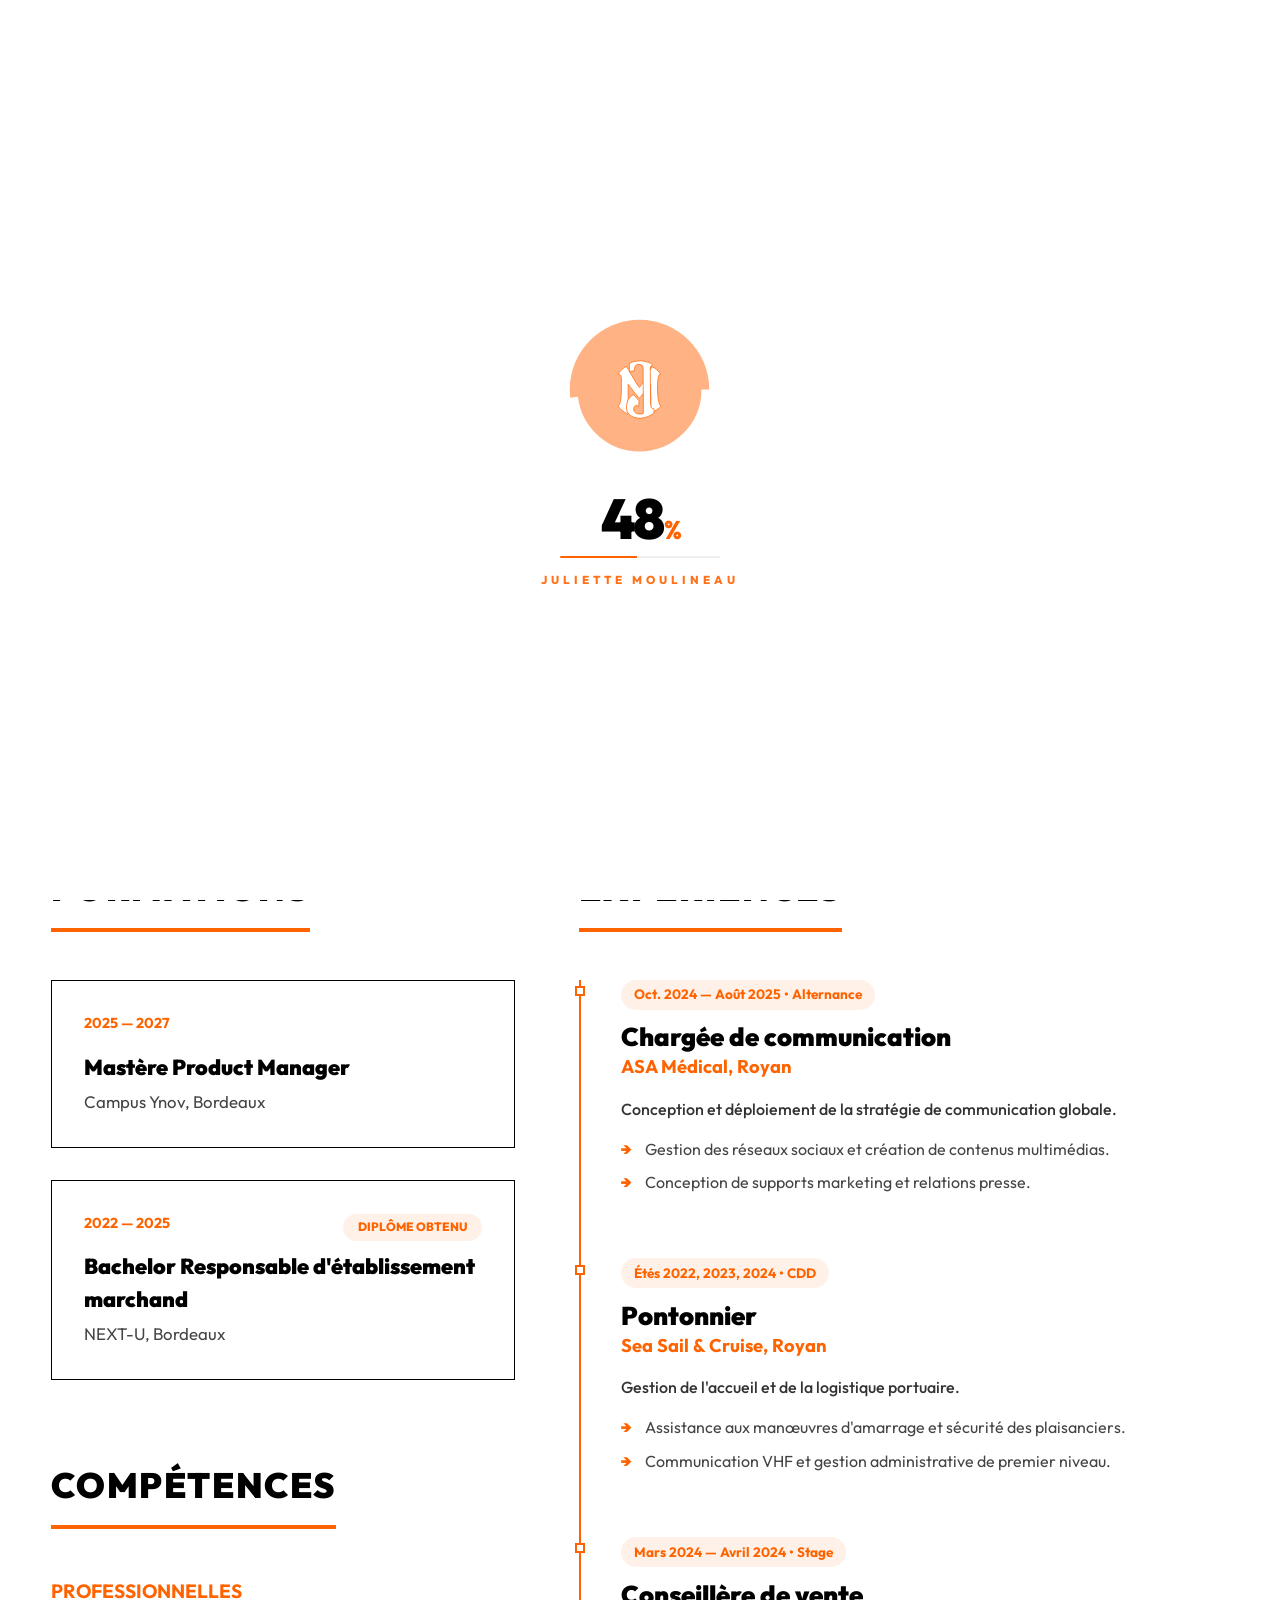
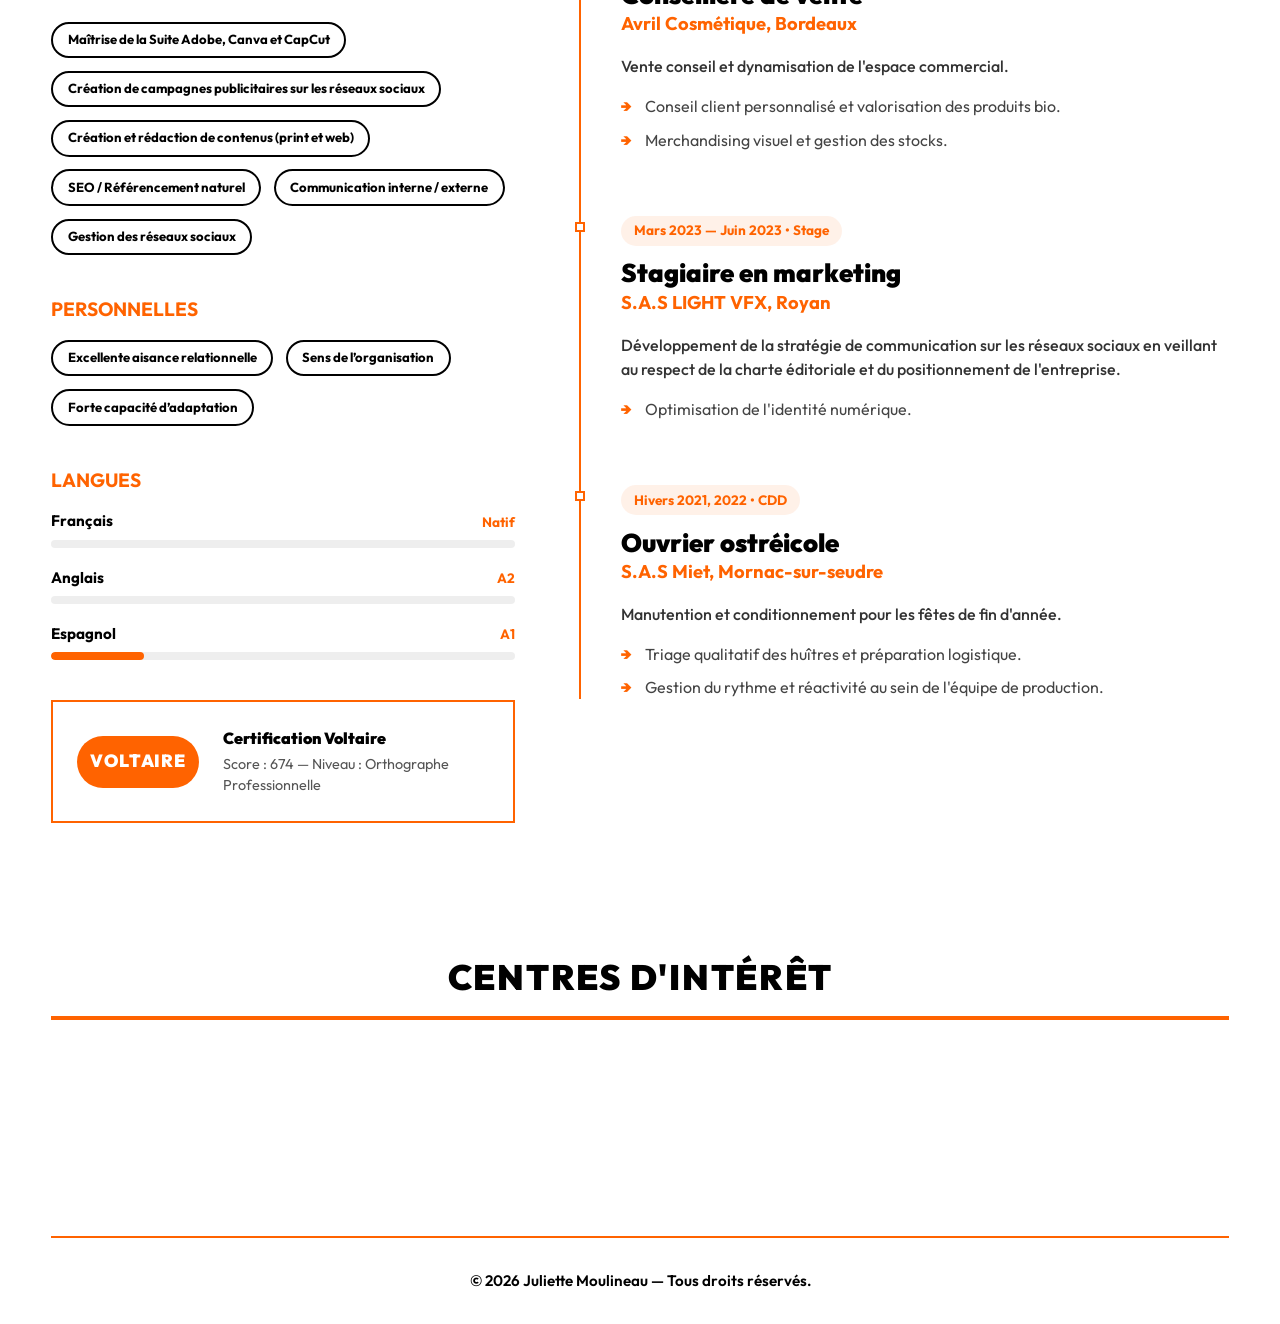
==== index.html @ de9de62f "update: auto-commit from validation" ====
<!DOCTYPE html>
<html lang="fr">
<head>
    <meta charset="UTF-8">
    <meta name="viewport" content="width=device-width, initial-scale=1.0">
    <title>Juliette Moulineau — Portfolio</title>
    <link rel="icon" type="image/svg+xml" href="logo.svg">
    <link rel="stylesheet" href="index.css">
</head>
<body>
    <script>
        document.documentElement.classList.add('js-enabled');
        document.body.classList.add('loading');
        if (localStorage.getItem('theme') === 'dark') {
            document.body.classList.add('dark-theme');
        }
    </script>

    <!-- Creative Lottie Preloader -->
    <div id="preloader" aria-hidden="false">
        <div class="preloader-shutter preloader-shutter-left"></div>
        <div class="preloader-shutter preloader-shutter-right"></div>
        <div class="preloader-inner">
            <!-- Center Logo -->
            <div class="preloader-logo-wrapper">
                <div id="preloader-lottie"><svg fill="none" height="100%" width="100%" viewBox="0 0 100 100" xmlns:xlink="http://www.w3.org/1999/xlink" xmlns="http://www.w3.org/2000/svg"><g transform="matrix(1,0,0,1,0,0)" id="i0"><g stroke-dasharray="100 0" pathLength="100" opacity="0"><animate repeatCount="1" attributeName="opacity" dur="3s" begin="0s" fill="freeze" values="0; 1" keyTimes="0; 1" keySplines="0 0 1 1" calcMode="spline" /><g id="i1" transform="translate(50,50) translate(-50,-50)"><path fill="#ff6300" d="M95,50C95,74.85,74.85,95,50,95C25.15,95,5,74.85,5,50C5,25.15,25.15,5,50,5C74.85,5,95,25.15,95,50C95,50,95,50,95,50Z" /></g><animate repeatCount="1" fill="freeze" begin="0s" dur="3s" calcMode="spline" keySplines="0 0 1 1; 0 0 1 1; 0 0 1 1; 0 0 1 1; 0 0 1 1; 0 0 1 1; 0 0 1 1; 0 0 1 1; 0 0 1 1" keyTimes="0; 0.25; 0.3; 0.5; 0.616667; 0.75; 0.8; 0.9; 0.983333; 1" values="100 0; 100 0; 100 0; 100 0; 100 0; 100 0; 100 0; 100 0; 100 0; 100 0" attributeName="stroke-dasharray" /><animate repeatCount="1" fill="freeze" begin="0s" dur="3s" calcMode="spline" keySplines="0 0 1 1; 0 0 1 1; 0 0 1 1; 0 0 1 1; 0 0 1 1; 0 0 1 1; 0 0 1 1; 0 0 1 1; 0 0 1 1" keyTimes="0; 0.25; 0.3; 0.5; 0.616667; 0.75; 0.8; 0.9; 0.983333; 1" values="0; 0; 0; 0; 0; 0; 0; 0; 0; 0" attributeName="stroke-dashoffset" /></g><g stroke-dasharray="100 0" pathLength="100" id="i2" transform="matrix(1,0,0,1,0,0)"><path stroke-dasharray="0 100" pathLength="100" d="M95,50C95,74.85,74.85,95,50,95C25.15,95,5,74.85,5,50C5,25.15,25.15,5,50,5C74.85,5,95,25.15,95,50C95,50,95,50,95,50Z" stroke-width="10" stroke="#ffffff"><animate repeatCount="1" fill="freeze" begin="0s" dur="3s" calcMode="spline" keySplines="0 0 1 1" keyTimes="0; 1" values="0 100; 100 0" attributeName="stroke-dasharray" /><animate repeatCount="1" fill="freeze" begin="0s" dur="3s" calcMode="spline" keySplines="0 0 1 1" keyTimes="0; 1" values="0; 0" attributeName="stroke-dashoffset" /></path><animate repeatCount="1" fill="freeze" begin="0s" dur="3s" calcMode="spline" keySplines="0 0 1 1; 0 0 1 1; 0 0 1 1; 0 0 1 1; 0 0 1 1; 0 0 1 1; 0 0 1 1; 0 0 1 1; 0 0 1 1" keyTimes="0; 0.25; 0.3; 0.5; 0.616667; 0.75; 0.8; 0.9; 0.983333; 1" values="100 0; 100 0; 100 0; 100 0; 100 0; 100 0; 100 0; 100 0; 100 0; 100 0" attributeName="stroke-dasharray" /><animate repeatCount="1" fill="freeze" begin="0s" dur="3s" calcMode="spline" keySplines="0 0 1 1; 0 0 1 1; 0 0 1 1; 0 0 1 1; 0 0 1 1; 0 0 1 1; 0 0 1 1; 0 0 1 1; 0 0 1 1" keyTimes="0; 0.25; 0.3; 0.5; 0.616667; 0.75; 0.8; 0.9; 0.983333; 1" values="0; 0; 0; 0; 0; 0; 0; 0; 0; 0" attributeName="stroke-dashoffset" /></g><g stroke-dasharray="100 0" pathLength="100"><g transform="translate(49.859,50.467)"><g transform="scale(0,0)"><animateTransform repeatCount="1" type="scale" attributeName="transform" dur="3s" begin="0s" calcMode="spline" values="0 0; 0 0; 1 1" keyTimes="0; 0.05; 1" keySplines="0 0 1 1; 0 0 1 1" fill="freeze" /><g id="i3" transform="translate(-49.859,-50.467)"><path stroke-width="1" stroke="#ff6300" fill="#ffffff" d="M19.5,72.5C21,76.5,34.5,86.5,34,83.5C34,83.5,34,42,34,42C34,41,47,60,50,61.5C52.5,60,66,40.5,66,42C66,43.5,66.5,80.5,66.5,82C67.5,82.5,80.5,76,80.5,72.5C75,72.5,73.5,25.5,80,28C78.5,23.5,71.5,18.5,68,17C66.5,19.5,51,47,50,46.5C49,47,33.77,19.71,32,17C28.77,17,21,24,20,28C25.5,27.21,24.5,35.53,24.5,40C24.5,44.5,25,73.5,19.5,72.5C19.5,72.5,19.5,72.5,19.5,72.5Z" /></g></g></g><animate repeatCount="1" fill="freeze" begin="0s" dur="3s" calcMode="spline" keySplines="0 0 1 1; 0 0 1 1; 0 0 1 1; 0 0 1 1; 0 0 1 1; 0 0 1 1; 0 0 1 1; 0 0 1 1; 0 0 1 1" keyTimes="0; 0.25; 0.3; 0.5; 0.616667; 0.75; 0.8; 0.9; 0.983333; 1" values="100 0; 100 0; 100 0; 100 0; 100 0; 100 0; 100 0; 100 0; 100 0; 100 0" attributeName="stroke-dasharray" /><animate repeatCount="1" fill="freeze" begin="0s" dur="3s" calcMode="spline" keySplines="0 0 1 1; 0 0 1 1; 0 0 1 1; 0 0 1 1; 0 0 1 1; 0 0 1 1; 0 0 1 1; 0 0 1 1; 0 0 1 1" keyTimes="0; 0.25; 0.3; 0.5; 0.616667; 0.75; 0.8; 0.9; 0.983333; 1" values="0; 0; 0; 0; 0; 0; 0; 0; 0; 0" attributeName="stroke-dashoffset" /></g><g stroke-dasharray="100 0" pathLength="100"><g transform="translate(50.381,50.034)"><g transform="scale(0,0)"><animateTransform repeatCount="1" type="scale" attributeName="transform" dur="3s" begin="0s" calcMode="spline" values="0 0; 1 1" keyTimes="0; 1" keySplines="0 0 1 1" fill="freeze" /><g id="i4" transform="translate(-50.381,-50.034)"><path stroke-width="1" stroke="#ff6300" fill="#ffffff" d="M42.89,21.96C42.89,21.96,42.66,24.98,42.66,24.98C40.63,25.13,36.5,25.67,36.14,26.6C36.06,22.8,35.78,15.32,36.5,14.58C37.63,13.88,43.81,11.5,51.5,11.5C54.2,11.5,64.72,13.59,66.97,16.84C66.29,17.3,64.05,18.47,64.05,22.19C64.05,25.16,64.35,54.56,64.5,68.89C64.43,71.68,65.22,76.93,69,75.63C69,75.63,69,81.44,69,81.44C64.8,85,53.6,91.15,42.44,87.25C40.41,86.55,27.54,82.78,33.62,65.35C34.51,62.79,37.71,58.44,41.76,56.81C41.76,56.81,49.19,65.41,49.19,65.41C49.19,65.41,48.52,73.07,48.52,73.07C47.62,71.75,45.18,69.87,42.66,72.84C42.43,73.07,39.74,79.12,45.82,82.14C46.27,82.37,51.89,83.53,54.37,82.14C54.37,82.14,54.82,81.67,54.82,81.67C54.82,81.67,54.37,18.94,54.37,18.94C51.89,15.92,43.79,13.83,42.89,21.96C42.89,21.96,42.89,21.96,42.89,21.96Z" /></g></g></g><animate repeatCount="1" fill="freeze" begin="0s" dur="3s" calcMode="spline" keySplines="0 0 1 1; 0 0 1 1; 0 0 1 1; 0 0 1 1; 0 0 1 1; 0 0 1 1; 0 0 1 1; 0 0 1 1; 0 0 1 1" keyTimes="0; 0.25; 0.3; 0.5; 0.616667; 0.75; 0.8; 0.9; 0.983333; 1" values="100 0; 100 0; 100 0; 100 0; 100 0; 100 0; 100 0; 100 0; 100 0; 100 0" attributeName="stroke-dasharray" /><animate repeatCount="1" fill="freeze" begin="0s" dur="3s" calcMode="spline" keySplines="0 0 1 1; 0 0 1 1; 0 0 1 1; 0 0 1 1; 0 0 1 1; 0 0 1 1; 0 0 1 1; 0 0 1 1; 0 0 1 1" keyTimes="0; 0.25; 0.3; 0.5; 0.616667; 0.75; 0.8; 0.9; 0.983333; 1" values="0; 0; 0; 0; 0; 0; 0; 0; 0; 0" attributeName="stroke-dashoffset" /></g></g></svg>
                </div>
            </div>

            <div class="preloader-percentage-container">
                <span id="preloader-count">00</span><span class="preloader-percent">%</span>
            </div>
            <div class="preloader-bar-track">
                <div id="preloader-bar-fill"></div>
            </div>
            <div class="preloader-subtitle">JULIETTE MOULINEAU</div>
        </div>
    </div>

    <!-- Main Wrapper -->
    <div class="layout-wrapper">
        
        <!-- Header / Info Section -->
        <header class="main-header">
            <div class="header-logo">
                <div id="header-logo-lottie">
                    <svg fill="none" height="100%" width="100%" viewBox="0 0 100 100" xmlns:xlink="http://www.w3.org/1999/xlink" xmlns="http://www.w3.org/2000/svg"><g transform="matrix(1,0,0,1,0,0)" id="i0"><g stroke-dasharray="100 0" pathLength="100" opacity="0"><animate repeatCount="1" attributeName="opacity" dur="2s" begin="indefinite" fill="freeze" values="0; 1; 1" keyTimes="0; 0.5; 1" keySplines="0 0 1 1; 0 0 1 1" calcMode="spline" /><g id="i1" transform="translate(50,50) translate(-50,-50)"><path fill="#ff6300" d="M95,50C95,74.85,74.85,95,50,95C25.15,95,5,74.85,5,50C5,25.15,25.15,5,50,5C74.85,5,95,25.15,95,50C95,50,95,50,95,50Z" /></g><animate repeatCount="1" fill="freeze" begin="indefinite" dur="2s" calcMode="spline" keySplines="0 0 1 1; 0 0 1 1; 0 0 1 1; 0 0 1 1; 0 0 1 1; 0 0 1 1; 0 0 1 1; 0 0 1 1; 0 0 1 1" keyTimes="0; 0.25; 0.3; 0.5; 0.616667; 0.75; 0.8; 0.9; 0.983333; 1" values="100 0; 100 0; 100 0; 100 0; 100 0; 100 0; 100 0; 100 0; 100 0; 100 0" attributeName="stroke-dasharray" /><animate repeatCount="1" fill="freeze" begin="indefinite" dur="2s" calcMode="spline" keySplines="0 0 1 1; 0 0 1 1; 0 0 1 1; 0 0 1 1; 0 0 1 1; 0 0 1 1; 0 0 1 1; 0 0 1 1; 0 0 1 1" keyTimes="0; 0.25; 0.3; 0.5; 0.616667; 0.75; 0.8; 0.9; 0.983333; 1" values="0; 0; 0; 0; 0; 0; 0; 0; 0; 0" attributeName="stroke-dashoffset" /></g><g stroke-dasharray="100 0" pathLength="100" id="i2" transform="matrix(1,0,0,1,0,0)"><path stroke-dasharray="0 100" pathLength="100" d="M95,50C95,74.85,74.85,95,50,95C25.15,95,5,74.85,5,50C5,25.15,25.15,5,50,5C74.85,5,95,25.15,95,50C95,50,95,50,95,50Z" stroke-width="10" stroke="#ffffff"><animate repeatCount="1" fill="freeze" begin="indefinite" dur="2s" calcMode="spline" keySplines="0 0 1 1; 0 0 1 1" keyTimes="0; 0.5; 1" values="0 100; 100 0; 100 0" attributeName="stroke-dasharray" /><animate repeatCount="1" fill="freeze" begin="indefinite" dur="2s" calcMode="spline" keySplines="0 0 1 1; 0 0 1 1" keyTimes="0; 0.5; 1" values="0; 0; 0" attributeName="stroke-dashoffset" /></path><animate repeatCount="1" fill="freeze" begin="indefinite" dur="2s" calcMode="spline" keySplines="0 0 1 1; 0 0 1 1; 0 0 1 1; 0 0 1 1; 0 0 1 1; 0 0 1 1; 0 0 1 1; 0 0 1 1; 0 0 1 1" keyTimes="0; 0.25; 0.3; 0.5; 0.616667; 0.75; 0.8; 0.9; 0.983333; 1" values="100 0; 100 0; 100 0; 100 0; 100 0; 100 0; 100 0; 100 0; 100 0; 100 0" attributeName="stroke-dasharray" /><animate repeatCount="1" fill="freeze" begin="indefinite" dur="2s" calcMode="spline" keySplines="0 0 1 1; 0 0 1 1; 0 0 1 1; 0 0 1 1; 0 0 1 1; 0 0 1 1; 0 0 1 1; 0 0 1 1; 0 0 1 1" keyTimes="0; 0.25; 0.3; 0.5; 0.616667; 0.75; 0.8; 0.9; 0.983333; 1" values="0; 0; 0; 0; 0; 0; 0; 0; 0; 0" attributeName="stroke-dashoffset" /></g><g stroke-dasharray="100 0" pathLength="100"><g transform="translate(49.859,50.467)"><g transform="scale(0,0)"><animateTransform repeatCount="1" type="scale" attributeName="transform" dur="2s" begin="indefinite" calcMode="spline" values="0 0; 0 0; 1 1; 1 1" keyTimes="0; 0.05; 0.5; 1" keySplines="0 0 1 1; 0 0 1 1; 0 0 1 1" fill="freeze" /><g id="i3" transform="translate(-49.859,-50.467)"><path stroke-width="1" stroke="#ff6300" fill="#ffffff" d="M19.5,72.5C21,76.5,34.5,86.5,34,83.5C34,83.5,34,42,34,42C34,41,47,60,50,61.5C52.5,60,66,40.5,66,42C66,43.5,66.5,80.5,66.5,82C67.5,82.5,80.5,76,80.5,72.5C75,72.5,73.5,25.5,80,28C78.5,23.5,71.5,18.5,68,17C66.5,19.5,51,47,50,46.5C49,47,33.77,19.71,32,17C28.77,17,21,24,20,28C25.5,27.21,24.5,35.53,24.5,40C24.5,44.5,25,73.5,19.5,72.5C19.5,72.5,19.5,72.5,19.5,72.5Z" /></g></g></g><animate repeatCount="1" fill="freeze" begin="indefinite" dur="2s" calcMode="spline" keySplines="0 0 1 1; 0 0 1 1; 0 0 1 1; 0 0 1 1; 0 0 1 1; 0 0 1 1; 0 0 1 1; 0 0 1 1; 0 0 1 1" keyTimes="0; 0.25; 0.3; 0.5; 0.616667; 0.75; 0.8; 0.9; 0.983333; 1" values="100 0; 100 0; 100 0; 100 0; 100 0; 100 0; 100 0; 100 0; 100 0; 100 0" attributeName="stroke-dasharray" /><animate repeatCount="1" fill="freeze" begin="indefinite" dur="2s" calcMode="spline" keySplines="0 0 1 1; 0 0 1 1; 0 0 1 1; 0 0 1 1; 0 0 1 1; 0 0 1 1; 0 0 1 1; 0 0 1 1; 0 0 1 1" keyTimes="0; 0.25; 0.3; 0.5; 0.616667; 0.75; 0.8; 0.9; 0.983333; 1" values="0; 0; 0; 0; 0; 0; 0; 0; 0; 0" attributeName="stroke-dashoffset" /></g><g stroke-dasharray="100 0" pathLength="100"><g transform="translate(50.381,50.034)"><g transform="scale(0,0)"><animateTransform repeatCount="1" type="scale" attributeName="transform" dur="2s" begin="indefinite" calcMode="spline" values="0 0; 1 1; 1 1" keyTimes="0; 0.5; 1" keySplines="0 0 1 1; 0 0 1 1" fill="freeze" /><g id="i4" transform="translate(-50.381,-50.034)"><path stroke-width="1" stroke="#ff6300" fill="#ffffff" d="M42.89,21.96C42.89,21.96,42.66,24.98,42.66,24.98C40.63,25.13,36.5,25.67,36.14,26.6C36.06,22.8,35.78,15.32,36.5,14.58C37.63,13.88,43.81,11.5,51.5,11.5C54.2,11.5,64.72,13.59,66.97,16.84C66.29,17.3,64.05,18.47,64.05,22.19C64.05,25.16,64.35,54.56,64.5,68.89C64.43,71.68,65.22,76.93,69,75.63C69,75.63,69,81.44,69,81.44C64.8,85,53.6,91.15,42.44,87.25C40.41,86.55,27.54,82.78,33.62,65.35C34.51,62.79,37.71,58.44,41.76,56.81C41.76,56.81,49.19,65.41,49.19,65.41C49.19,65.41,48.52,73.07,48.52,73.07C47.62,71.75,45.18,69.87,42.66,72.84C42.43,73.07,39.74,79.12,45.82,82.14C46.27,82.37,51.89,83.53,54.37,82.14C54.37,82.14,54.82,81.67,54.82,81.67C54.82,81.67,54.37,18.94,54.37,18.94C51.89,15.92,43.79,13.83,42.89,21.96C42.89,21.96,42.89,21.96,42.89,21.96Z" /></g></g></g><animate repeatCount="1" fill="freeze" begin="indefinite" dur="2s" calcMode="spline" keySplines="0 0 1 1; 0 0 1 1; 0 0 1 1; 0 0 1 1; 0 0 1 1; 0 0 1 1; 0 0 1 1; 0 0 1 1; 0 0 1 1" keyTimes="0; 0.25; 0.3; 0.5; 0.616667; 0.75; 0.8; 0.9; 0.983333; 1" values="100 0; 100 0; 100 0; 100 0; 100 0; 100 0; 100 0; 100 0; 100 0; 100 0" attributeName="stroke-dasharray" /><animate repeatCount="1" fill="freeze" begin="indefinite" dur="2s" calcMode="spline" keySplines="0 0 1 1; 0 0 1 1; 0 0 1 1; 0 0 1 1; 0 0 1 1; 0 0 1 1; 0 0 1 1; 0 0 1 1; 0 0 1 1" keyTimes="0; 0.25; 0.3; 0.5; 0.616667; 0.75; 0.8; 0.9; 0.983333; 1" values="0; 0; 0; 0; 0; 0; 0; 0; 0; 0" attributeName="stroke-dashoffset" /></g></g></svg>
                </div>
            </div>
            <div class="header-contact-modern">
                <a href="tel:0683633006" class="contact-badge" title="Téléphone">
                    <svg width="15" height="15" viewBox="0 0 24 24" fill="none" stroke="currentColor" stroke-width="2.5" stroke-linecap="round" stroke-linejoin="round"><path d="M22 16.92v3a2 2 0 0 1-2.18 2 19.79 19.79 0 0 1-8.63-3.07 19.5 19.5 0 0 1-6-6 19.79 19.79 0 0 1-3.07-8.67A2 2 0 0 1 4.11 2h3a2 2 0 0 1 2 1.72 12.84 12.84 0 0 0 .7 2.81 2 2 0 0 1-.45 2.11L8.09 9.91a16 16 0 0 0 6 6l1.27-1.27a2 2 0 0 1 2.11-.45 12.84 12.84 0 0 0 2.81.7A2 2 0 0 1 22 16.92z"></path></svg>
                    <span>06 83 63 30 06</span>
                </a>
                <a href="mailto:juliette.moulineau@gmail.com" class="contact-badge" title="E-mail">
                    <svg width="15" height="15" viewBox="0 0 24 24" fill="none" stroke="currentColor" stroke-width="2.5" stroke-linecap="round" stroke-linejoin="round"><path d="M4 4h16c1.1 0 2 .9 2 2v12c0 1.1-.9 2-2 2H4c-1.1 0-2-.9-2-2V6c0-1.1.9-2 2-2z"></path><polyline points="22,6 12,13 2,6"></polyline></svg>
                    <span>juliette.moulineau@gmail.com</span>
                </a>
                <div class="contact-badge" title="Localisation">
                    <svg width="15" height="15" viewBox="0 0 24 24" fill="none" stroke="currentColor" stroke-width="2.5" stroke-linecap="round" stroke-linejoin="round"><path d="M21 10c0 7-9 13-9 13s-9-6-9-13a9 9 0 0 1 18 0z"></path><circle cx="12" cy="10" r="3"></circle></svg>
                    <span>Royan / Bordeaux</span>
                </div>
                <div class="contact-badge badge-permit" title="Permis B">
                    <svg width="15" height="15" viewBox="0 0 24 24" fill="none" stroke="currentColor" stroke-width="2.5" stroke-linecap="round" stroke-linejoin="round"><path d="M19 17h2c.6 0 1-.4 1-1v-3c0-.9-.7-1.7-1.5-1.9C18.7 10.6 16 10 16 10s-1.3-1.4-2.2-2.3c-.5-.4-1.1-.7-1.8-.7H5c-.6 0-1.1.4-1.4.9l-1.4 2.9A3.7 3.7 0 0 0 2 12v4c0 .6.4 1 1 1h2"/><circle cx="7" cy="17" r="2"/><path d="M9 17h6"/><circle cx="17" cy="17" r="2"/></svg>
                    <span>Permis B</span>
                </div>
            </div>

            <div class="header-actions">
                <a href="https://www.linkedin.com/in/juliette-moulineau/" target="_blank" rel="noopener noreferrer" class="linkedin-pill">
                    LinkedIn ↗
                </a>
                <button id="theme-toggle" class="theme-toggle-modern" aria-label="Basculer le thème" title="Changer le thème">
                    <svg class="toggle-icon sun-icon" width="14" height="14" viewBox="0 0 24 24" fill="none" stroke="currentColor" stroke-width="2" stroke-linecap="round" stroke-linejoin="round"><circle cx="12" cy="12" r="5"></circle><line x1="12" y1="1" x2="12" y2="3"></line><line x1="12" y1="21" x2="12" y2="23"></line><line x1="4.22" y1="4.22" x2="5.64" y2="5.64"></line><line x1="18.36" y1="18.36" x2="19.78" y2="19.78"></line><line x1="1" y1="12" x2="3" y2="12"></line><line x1="21" y1="12" x2="23" y2="12"></line><line x1="4.22" y1="19.78" x2="5.64" y2="18.36"></line><line x1="18.36" y1="5.64" x2="19.78" y2="4.22"></line></svg>
                    <svg class="toggle-icon moon-icon" width="14" height="14" viewBox="0 0 24 24" fill="none" stroke="currentColor" stroke-width="2" stroke-linecap="round" stroke-linejoin="round"><path d="M21 12.79A9 9 0 1 1 11.21 3 7 7 0 0 0 21 12.79z"></path></svg>
                    <div class="toggle-thumb"></div>
                </button>
            </div>
        </header>

        <!-- Hero Section -->
        <section class="hero-section">
            <div class="hero-content-wrapper">
                <div class="hero-text-container">
                    <h1 class="hero-title">
                        <span class="firstname">JULIETTE</span>
                        <span class="lastname">MOULINEAU</span>
                    </h1>
                    <p class="hero-subtitle">
                        <span>Marketing Digital</span>
                        <span class="subtitle-separator">◆</span>
                        <span>Product</span>
                        <span class="subtitle-separator">◆</span>
                        <span>Gestion de projet</span>
                    </p>
                </div>
                <div class="hero-bio">
                    <p>Je suis quelqu’un de très sociable, qui s’adapte vite et qui aime relever des défis. Mon objectif est d'apprendre sur le terrain tout en contribuant activement à vos projets.</p>
                </div>
            </div>
            <div class="hero-actions">
                <a href="mailto:juliette.moulineau@gmail.com" class="cta-button">
                    <span>CONTACTEZ-MOI</span>
                    <svg width="24" height="24" viewBox="0 0 24 24" fill="none" xmlns="http://www.w3.org/2000/svg">
                        <path d="M5 12H19M19 12L12 5M19 12L12 19" stroke="currentColor" stroke-width="2.5" stroke-linecap="round" stroke-linejoin="round"/>
                    </svg>
                </a>
            </div>
        </section>

        <!-- Main Content Grid -->
        <main class="main-grid">
            
            <!-- Left Panel: Formations & Compétences -->
            <div class="side-panel">
                <!-- Formations -->
                <section class="content-section" id="formations">
                    <h2 class="section-title">FORMATIONS</h2>
                    <div class="formations-grid">
                        <div class="formation-card">
                            <div class="formation-header">
                                <span class="formation-years">2025 — 2027</span>
                            </div>
                            <h3 class="formation-title">Mastère Product Manager</h3>
                            <p class="formation-institution">Campus Ynov, Bordeaux</p>
                        </div>
                        <div class="formation-card">
                            <div class="formation-header">
                                <span class="formation-years">2022 — 2025</span>
                                <span class="formation-badge-inline">Diplôme obtenu</span>
                            </div>
                            <h3 class="formation-title">Bachelor Responsable d'établissement marchand</h3>
                            <p class="formation-institution">NEXT-U, Bordeaux</p>
                        </div>
                    </div>
                </section>

                <!-- Compétences & Certifications -->
                <section class="content-section" id="competences">
                    <h2 class="section-title">COMPÉTENCES</h2>
                    
                    <div class="skills-wrapper">
                        <div class="skills-block">
                            <h3 class="skills-sub-title">Professionnelles</h3>
                            <ul class="skills-tag-list">
                                <li>Maîtrise de la Suite Adobe, Canva et CapCut</li>
                                <li>Création de campagnes publicitaires sur les réseaux sociaux</li>
                                <li>Création et rédaction de contenus (print et web)</li>
                                <li>SEO / Référencement naturel</li>
                                <li>Communication interne / externe</li>
                                <li>Gestion des réseaux sociaux</li>
                            </ul>
                        </div>

                        <div class="skills-block">
                            <h3 class="skills-sub-title">Personnelles</h3>
                            <ul class="skills-tag-list">
                                <li>Excellente aisance relationnelle</li>
                                <li>Sens de l’organisation</li>
                                <li>Forte capacité d’adaptation</li>
                            </ul>
                        </div>

                        <div class="skills-block">
                            <h3 class="skills-sub-title">Langues</h3>
                            <div class="languages-flex" id="langues-section">
                                <div class="lang-bar-item">
                                    <div class="lang-bar-label">
                                        <span class="lang-bar-name">Français</span>
                                        <span class="lang-bar-level">Natif</span>
                                    </div>
                                    <div class="lang-bar-track">
                                        <div class="lang-bar-fill" data-level="100"></div>
                                    </div>
                                </div>
                                <div class="lang-bar-item">
                                    <div class="lang-bar-label">
                                        <span class="lang-bar-name">Anglais</span>
                                        <span class="lang-bar-level">A2</span>
                                    </div>
                                    <div class="lang-bar-track">
                                        <div class="lang-bar-fill" data-level="40"></div>
                                    </div>
                                </div>
                                <div class="lang-bar-item">
                                    <div class="lang-bar-label">
                                        <span class="lang-bar-name">Espagnol</span>
                                        <span class="lang-bar-level">A1</span>
                                    </div>
                                    <div class="lang-bar-track">
                                        <div class="lang-bar-fill" data-level="20"></div>
                                    </div>
                                </div>
                            </div>
                        </div>

                        <div class="certification-voltaire-card">
                            <div class="voltaire-badge">Voltaire</div>
                            <div class="voltaire-details">
                                <h4>Certification Voltaire</h4>
                                <p>Score : 674 — Niveau : Orthographe Professionnelle</p>
                            </div>
                        </div>
                    </div>
                </section>
            </div>

            <!-- Right Panel: Expériences -->
            <div class="primary-panel">
                <section class="content-section" id="experiences">
                    <h2 class="section-title">EXPÉRIENCES</h2>
                    
                    <div class="timeline-container">
                        <!-- Exp 1 -->
                        <div class="timeline-item">
                            <div class="timeline-dot"></div>
                            <div class="timeline-content">
                                <span class="timeline-date">Oct. 2024 — Août 2025 • Alternance</span>
                                <h3 class="experience-role">Chargée de communication</h3>
                                <h4 class="experience-company">ASA Médical, Royan</h4>
                                <p class="experience-desc">Conception et déploiement de la stratégie de communication globale.</p>
                                <ul class="experience-details-list">
                                    <li>Gestion des réseaux sociaux et création de contenus multimédias.</li>
                                    <li>Conception de supports marketing et relations presse.</li>
                                </ul>
                            </div>
                        </div>

                        <!-- Exp 2 -->
                        <div class="timeline-item">
                            <div class="timeline-dot"></div>
                            <div class="timeline-content">
                                <span class="timeline-date">Étés 2022, 2023, 2024 • CDD</span>
                                <h3 class="experience-role">Pontonnier</h3>
                                <h4 class="experience-company">Sea Sail & Cruise, Royan</h4>
                                <p class="experience-desc">Gestion de l'accueil et de la logistique portuaire.</p>
                                <ul class="experience-details-list">
                                    <li>Assistance aux manœuvres d'amarrage et sécurité des plaisanciers.</li>
                                    <li>Communication VHF et gestion administrative de premier niveau.</li>
                                </ul>
                            </div>
                        </div>

                        <!-- Exp 3 -->
                        <div class="timeline-item">
                            <div class="timeline-dot"></div>
                            <div class="timeline-content">
                                <span class="timeline-date">Mars 2024 — Avril 2024 • Stage</span>
                                <h3 class="experience-role">Conseillère de vente</h3>
                                <h4 class="experience-company">Avril Cosmétique, Bordeaux</h4>
                                <p class="experience-desc">Vente conseil et dynamisation de l'espace commercial.</p>
                                <ul class="experience-details-list">
                                    <li>Conseil client personnalisé et valorisation des produits bio.</li>
                                    <li>Merchandising visuel et gestion des stocks.</li>
                                </ul>
                            </div>
                        </div>

                        <!-- Exp 4 -->
                        <div class="timeline-item">
                            <div class="timeline-dot"></div>
                            <div class="timeline-content">
                                <span class="timeline-date">Mars 2023 — Juin 2023 • Stage</span>
                                <h3 class="experience-role">Stagiaire en marketing</h3>
                                <h4 class="experience-company">S.A.S LIGHT VFX, Royan</h4>
                                <p class="experience-desc">Développement de la stratégie de communication sur les réseaux sociaux en veillant au respect de la charte éditoriale et du positionnement de l'entreprise.</p>
                                <ul class="experience-details-list">
                                    <li>Optimisation de l'identité numérique.</li>
                                </ul>
                            </div>
                        </div>

                        <!-- Exp 5 -->
                        <div class="timeline-item">
                            <div class="timeline-dot"></div>
                            <div class="timeline-content">
                                <span class="timeline-date">Hivers 2021, 2022 • CDD</span>
                                <h3 class="experience-role">Ouvrier ostréicole</h3>
                                <h4 class="experience-company">S.A.S Miet, Mornac-sur-seudre</h4>
                                <p class="experience-desc">Manutention et conditionnement pour les fêtes de fin d'année.</p>
                                <ul class="experience-details-list">
                                    <li>Triage qualitatif des huîtres et préparation logistique.</li>
                                    <li>Gestion du rythme et réactivité au sein de l'équipe de production.</li>
                                </ul>
                            </div>
                        </div>
                    </div>
                </section>
            </div>
        </main>

        <!-- Centres d'Intérêt Section (Footer Frieze) -->
        <section class="interests-section">
            <h2 class="section-title text-center">CENTRES D'INTÉRÊT</h2>
            <div class="interests-frieze">
                <span class="interest-block">NAUTISME</span>
                <span class="interest-block">MODE</span>
                <span class="interest-block">MUSIQUE</span>
            </div>
        </section>

        <!-- Footer -->
        <footer class="site-footer">
            <p>© 2026 Juliette Moulineau — Tous droits réservés.</p>
        </footer>
    </div>

    <!-- Back to Top Button -->
    <button id="back-to-top" class="back-to-top" aria-label="Retour en haut" title="Retour en haut">
        <svg width="24" height="24" viewBox="0 0 24 24" fill="none" stroke="currentColor" stroke-width="2.5" stroke-linecap="round" stroke-linejoin="round">
            <path d="M12 19V5M5 12l7-7 7 7"/>
        </svg>
    </button>

    <!-- Scroll animation triggers -->
    <script>
        // Disable automatic scroll restoration
        if ('scrollRestoration' in history) {
            history.scrollRestoration = 'manual';
        }

        document.addEventListener('DOMContentLoaded', () => {
            // Force scroll to top on load
            window.scrollTo(0, 0);
            
            // Theme Toggle Logic
            const themeToggleBtn = document.getElementById('theme-toggle');
            
            themeToggleBtn.addEventListener('click', (e) => {
                const rect = themeToggleBtn.getBoundingClientRect();
                const x = e.clientX || (rect.left + rect.width / 2);
                const y = e.clientY || (rect.top + rect.height / 2);
                
                document.documentElement.style.setProperty('--clip-x', `${x}px`);
                document.documentElement.style.setProperty('--clip-y', `${y}px`);
                
                const toggleTheme = () => {
                    document.body.classList.toggle('dark-theme');
                    const isDark = document.body.classList.contains('dark-theme');
                    localStorage.setItem('theme', isDark ? 'dark' : 'light');
                };

                if (document.startViewTransition) {
                    document.documentElement.classList.add('theme-transitioning');
                    const transition = document.startViewTransition(toggleTheme);
                    transition.finished.then(() => {
                        document.documentElement.classList.remove('theme-transitioning');
                    });
                } else {
                    toggleTheme();
                }
            });

            // Back to Top Button Logic
            const backToTopBtn = document.getElementById('back-to-top');
            if (backToTopBtn) {
                window.addEventListener('scroll', () => {
                    if (window.scrollY > 300) {
                        backToTopBtn.classList.add('visible');
                    } else {
                        backToTopBtn.classList.remove('visible');
                    }
                });

                backToTopBtn.addEventListener('click', () => {
                    window.scrollTo({
                        top: 0,
                        behavior: 'smooth'
                    });
                });
            }

            const items = document.querySelectorAll('.timeline-item, .formation-card, .interest-block');
            
            const observer = new IntersectionObserver((entries) => {
                entries.forEach(entry => {
                    if (entry.isIntersecting) {
                        entry.target.classList.add('visible');
                        entry.target.classList.remove('exit-top', 'exit-bottom');
                    } else {
                        entry.target.classList.remove('visible');
                        // Determine if element left via the top or bottom of viewport to apply corresponding exit offset
                        if (entry.boundingClientRect.top < 0) {
                            entry.target.classList.add('exit-top');
                            entry.target.classList.remove('exit-bottom');
                        } else {
                            entry.target.classList.add('exit-bottom');
                            entry.target.classList.remove('exit-top');
                        }
                    }
                });
            }, {
                threshold: 0.15
            });
            
            items.forEach(item => {
                observer.observe(item);
            });

            // Language progress bars — scroll-triggered animation (replays on every scroll)
            const languesSection = document.getElementById('langues-section');
            if (languesSection) {
                const langObserver = new IntersectionObserver((entries) => {
                    entries.forEach(entry => {
                        const bars = entry.target.querySelectorAll('.lang-bar-fill');
                        if (entry.isIntersecting) {
                            bars.forEach((bar, index) => {
                                const level = bar.getAttribute('data-level');
                                setTimeout(() => {
                                    bar.style.width = level + '%';
                                }, index * 200);
                            });
                        } else {
                            bars.forEach(bar => {
                                bar.style.width = '0%';
                            });
                        }
                    });
                }, {
                    threshold: 0.3
                });
                langObserver.observe(languesSection);
            }
        });
    </script>

    <!-- Header Logo Hover Animation Control (SMIL) -->
    <script>
        document.addEventListener('DOMContentLoaded', () => {
            const logoWrapper = document.querySelector('.header-logo');
            const logoSvg = document.querySelector('#header-logo-lottie svg');
            if (!logoWrapper || !logoSvg) return;

            // Collect all SMIL animation elements
            const animations = logoSvg.querySelectorAll('animate, animateTransform');

            // Show the logo in its final rendered state on load
            // Set opacity to 1 on the group that starts at opacity 0
            const opacityGroup = logoSvg.querySelector('g[opacity="0"]');
            if (opacityGroup) opacityGroup.setAttribute('opacity', '1');

            // Set scale transforms to 1,1 (final state) instead of 0,0
            logoSvg.querySelectorAll('g[transform="scale(0,0)"]').forEach(g => {
                g.setAttribute('transform', 'scale(1,1)');
            });

            // Set the white circle stroke to fully drawn
            const circlePath = logoSvg.querySelector('#i2 path[stroke="#ffffff"]');
            if (circlePath) circlePath.setAttribute('stroke-dasharray', '100 0');

            // On hover: reset to initial state and replay all animations
            logoWrapper.addEventListener('mouseenter', () => {
                // Reset to animation start state
                if (opacityGroup) opacityGroup.setAttribute('opacity', '0');
                logoSvg.querySelectorAll('g[transform="scale(1,1)"]').forEach(g => {
                    g.setAttribute('transform', 'scale(0,0)');
                });
                if (circlePath) circlePath.setAttribute('stroke-dasharray', '0 100');

                // Trigger all SMIL animations
                animations.forEach(anim => {
                    anim.beginElement();
                });
            });
        });
    </script>

    <!-- Preloader Initialization and Control -->
    <script>
        document.addEventListener('DOMContentLoaded', () => {
            const preloader = document.getElementById('preloader');
            const countEl = document.getElementById('preloader-count');
            const barFillEl = document.getElementById('preloader-bar-fill');
            const circleFillEl = document.getElementById('preloader-circle-fill');
            const logoSvg = document.querySelector('#preloader-lottie svg');
            
            if (!preloader || !countEl || !barFillEl) return;

            let progress = 0;
            let startTime = null;
            let pageLoaded = document.readyState === 'complete';

            if (!pageLoaded) {
                window.addEventListener('load', () => {
                    pageLoaded = true;
                });
            }

            if (logoSvg) {
                try {
                    // Reset SVG SMIL animations timeline to align with the loader start
                    logoSvg.setCurrentTime(0);
                } catch (e) {
                    console.error('Failed to reset SVG animations:', e);
                }
            }

            // Start progress immediately since the SVG is inlined in DOM
            startTime = performance.now();
            requestAnimationFrame(updateProgress);

            function updateProgress(timestamp) {
                const elapsed = timestamp - startTime;
                
                // Base progress over 3.0 seconds (3000ms)
                let timeProgress = Math.min(elapsed / 3000, 1.0);

                if (!pageLoaded) {
                    // Page still loading: limit progress to 95%
                    progress = Math.min(timeProgress, 0.95);
                } else {
                    // Page is loaded:
                    if (timeProgress < 1.0 && progress < 0.95) {
                        // If we are still within the first 3 seconds, follow the time progress
                        progress = timeProgress;
                    } else {
                        // If we held at 95% (or timeProgress reached 1.0 but progress is lagging),
                        // increment progress smoothly to 1.0
                        progress += 0.01; // Takes ~50 frames (~800ms) to go from 0.95 to 1.0
                    }
                }

                if (progress > 1.0) {
                    progress = 1.0;
                }

                const percent = Math.floor(progress * 100);
                countEl.textContent = percent.toString().padStart(2, '0');
                barFillEl.style.width = percent + '%';

                // Sync the SVG SMIL animations timeline directly to the loading progress
                if (logoSvg) {
                    try {
                        // The SVG preloader animations have a native duration of 3.0 seconds
                        logoSvg.setCurrentTime(progress * 3.0);
                    } catch (e) {
                        console.error('Failed to sync SVG animations:', e);
                    }
                }

                if (progress < 1.0) {
                    requestAnimationFrame(updateProgress);
                } else {
                    completePreloader();
                }
            }

            function completePreloader() {
                // Add class to trigger shutter slide & text fade out CSS animations
                preloader.classList.add('preloader-finished');
                preloader.setAttribute('aria-hidden', 'true');
                
                // Allow page scroll and reveal custom cursor
                document.body.classList.remove('loading');
                document.body.classList.add('loaded');

                // Cleanup preloader markup
                setTimeout(() => {
                    preloader.style.display = 'none';
                }, 1200); // Waits for the 800ms shutter transition + 300ms delay + buffer
            }
        });
    </script>

    <!-- Creative Custom Cursor Elements -->
    <div class="custom-pointer"></div>
    <canvas class="cursor-canvas"></canvas>

    <!-- Script for Custom Cursor Logic -->
    <script>
        document.addEventListener('DOMContentLoaded', () => {
            // Detect touch/mobile devices to avoid hiding native cursor and drawing custom cursors
            const isTouchDevice = 'ontouchstart' in window || 
                                  navigator.maxTouchPoints > 0 || 
                                  window.matchMedia('(pointer: coarse)').matches;
            
            if (isTouchDevice) {
                return;
            }

            const pointer = document.querySelector('.custom-pointer');
            const canvas = document.querySelector('.cursor-canvas');

            if (!pointer || !canvas) return;

            const ctx = canvas.getContext('2d');

            // Handle canvas scaling for screen DPI density
            let width = 0;
            let height = 0;
            const dpr = window.devicePixelRatio || 1;

            function resizeCanvas() {
                width = window.innerWidth;
                height = window.innerHeight;
                canvas.width = width * dpr;
                canvas.height = height * dpr;
                canvas.style.width = width + 'px';
                canvas.style.height = height + 'px';
                ctx.scale(dpr, dpr);
            }
            resizeCanvas();
            window.addEventListener('resize', resizeCanvas);

            // Particle store
            const particles = [];

            // Mouse and trail coordinates tracking
            let mouseX = 0;
            let mouseY = 0;
            let trailX = 0;
            let trailY = 0;
            let lastTrailX = 0;
            let lastTrailY = 0;
            let hasMoved = false;

            window.addEventListener('mousemove', (e) => {
                mouseX = e.clientX;
                mouseY = e.clientY;

                // Move round pointer instantly for 100% responsiveness (centered via CSS translate -50% -50%)
                pointer.style.translate = `${mouseX}px ${mouseY}px`;

                if (!hasMoved) {
                    hasMoved = true;
                    document.documentElement.classList.add('custom-cursor-active');
                    trailX = mouseX;
                    trailY = mouseY;
                    lastTrailX = mouseX;
                    lastTrailY = mouseY;
                }
            });

            // Shockwave particles explosion on mousedown (click)
            window.addEventListener('mousedown', () => {
                if (!hasMoved) return;

                // Instant pointer round collapse
                pointer.classList.add('cursor-clicked');

                // Determine secondary click color based on active light/dark theme
                const isDark = document.body.classList.contains('dark-theme');
                const secondaryColor = isDark ? '#FFFFFF' : '#000000'; // White on Dark mode, Black on Light mode

                // 1. Spawn Shockwave Ring
                particles.push({
                    x: mouseX,
                    y: mouseY,
                    radius: 4,
                    maxRadius: 55, // large expanding ring
                    color: '#FF4500',
                    opacity: 0.85,
                    life: 1.0,
                    duration: 350, // snappy 0.35s expansion
                    type: 'ring'
                });

                // 2. Spawn Soft Orange Glow Puff (Halo)
                particles.push({
                    x: mouseX,
                    y: mouseY,
                    vx: 0,
                    vy: 0,
                    radius: 8,
                    maxRadius: 28,
                    color: '#FF4500',
                    opacity: 0.45,
                    life: 1.0,
                    duration: 300,
                    type: 'halo_puff'
                });

                // 3. Spawn 30 Radial Spark Streaks
                const numParticles = 30;
                for (let i = 0; i < numParticles; i++) {
                    const angle = (i / numParticles) * Math.PI * 2 + (Math.random() - 0.5) * 0.15;
                    const speed = Math.random() * 7 + 4.5; // High speed dispersion

                    particles.push({
                        x: mouseX,
                        y: mouseY,
                        vx: Math.cos(angle) * speed,
                        vy: Math.sin(angle) * speed,
                        radius: Math.random() * 2.0 + 1.2,
                        color: Math.random() > 0.55 ? '#FF4500' : secondaryColor,
                        opacity: 1.0,
                        life: 1.0,
                        duration: 300 + Math.random() * 100, // 300-400ms duration for sparks to decelerate and die
                        type: 'streak'
                    });
                }
            });

            // Relâchement: resumes normal size smoothly via CSS transitions
            window.addEventListener('mouseup', () => {
                pointer.classList.remove('cursor-clicked');
            });

            // Viewport boundaries tracking
            document.addEventListener('mouseleave', () => {
                document.documentElement.classList.add('cursor-hidden');
            });

            document.addEventListener('mouseenter', () => {
                document.documentElement.classList.remove('cursor-hidden');
            });

            // Animation frame loop using delta time
            let lastTime = performance.now();

            function animateCursor(now) {
                const dt = now - lastTime;
                lastTime = now;

                ctx.clearRect(0, 0, width, height);

                // Additive blending for standard premium glow aesthetics
                ctx.globalCompositeOperation = 'screen';

                // LERP trail position and spawn particles continuously inside the loop
                if (hasMoved) {
                    trailX += (mouseX - trailX) * 0.15;
                    trailY += (mouseY - trailY) * 0.15;

                    const dist = Math.hypot(trailX - lastTrailX, trailY - lastTrailY);

                    if (dist > 0.1) {
                        // High density mapping proportional to catch-up velocity
                        const steps = Math.min(Math.floor(dist / 1.5), 15);
                        for (let i = 0; i < steps; i++) {
                            const ratio = i / steps;
                            const px = lastTrailX + (trailX - lastTrailX) * ratio;
                            const py = lastTrailY + (trailY - lastTrailY) * ratio;

                            // Spawn 2 particles per step for extra thick/dense trail appearance
                            for (let k = 0; k < 2; k++) {
                                const vx = (trailX - lastTrailX) * 0.05 + (Math.random() - 0.5) * 1.8;
                                const vy = (trailY - lastTrailY) * 0.05 + (Math.random() - 0.5) * 1.8;

                                particles.push({
                                    x: px + (Math.random() - 0.5) * 12,
                                    y: py + (Math.random() - 0.5) * 12,
                                    vx: vx,
                                    vy: vy,
                                    radius: Math.random() * 2.0 + 1.2, // slightly larger particles
                                    color: '#FF4500', // Vibrant Orange DA signature
                                    opacity: 0.9,
                                    life: 1.0,
                                    duration: 500, // Longer 500ms particle lifespan for long trail
                                    type: 'sparkle'
                                });
                            }
                        }
                    } else {
                        // Idle state: spawn subtle floating idle particles around the cursor
                        if (Math.random() > 0.85) {
                            particles.push({
                                x: mouseX + (Math.random() - 0.5) * 10,
                                y: mouseY + (Math.random() - 0.5) * 10,
                                vx: (Math.random() - 0.5) * 0.4,
                                vy: (Math.random() - 0.5) * 0.4,
                                radius: Math.random() * 1.2 + 0.6,
                                color: '#FF4500',
                                opacity: 0.7,
                                life: 1.0,
                                duration: 700 + Math.random() * 300, // slower fade
                                type: 'sparkle'
                            });
                        }
                    }

                    lastTrailX = trailX;
                    lastTrailY = trailY;
                }

                // Update and render particles
                for (let i = particles.length - 1; i >= 0; i--) {
                    const p = particles[i];

                    p.life -= dt / p.duration;

                    if (p.life <= 0) {
                        particles.splice(i, 1);
                        continue;
                    }

                    if (p.type === 'ring') {
                        // Shockwave ring expansion
                        ctx.beginPath();
                        const currentRadius = p.radius + (p.maxRadius - p.radius) * (1 - p.life);
                        ctx.arc(p.x, p.y, currentRadius, 0, Math.PI * 2);
                        ctx.strokeStyle = p.color;
                        ctx.lineWidth = 2.5 * p.life;
                        ctx.globalAlpha = p.life * p.opacity;
                        ctx.stroke();
                    } 
                    else if (p.type === 'halo_puff') {
                        ctx.beginPath();
                        const currentRadius = p.radius + (p.maxRadius - p.radius) * (1 - p.life);
                        ctx.arc(p.x, p.y, currentRadius, 0, Math.PI * 2);
                        ctx.fillStyle = p.color;
                        ctx.globalAlpha = p.life * p.opacity;
                        ctx.fill();
                    }
                    else if (p.type === 'streak') {
                        // Snappy sparks: line stretch matching velocity vector
                        p.vx *= 0.90;
                        p.vy *= 0.90;
                        p.x += p.vx;
                        p.y += p.vy;

                        const speed = Math.hypot(p.vx, p.vy);
                        ctx.beginPath();
                        ctx.moveTo(p.x, p.y);
                        
                        const length = Math.max(2, speed * 1.5) * p.life;
                        const angle = Math.atan2(p.vy, p.vx);
                        ctx.lineTo(p.x - Math.cos(angle) * length, p.y - Math.sin(angle) * length);
                        
                        ctx.strokeStyle = p.color;
                        ctx.lineWidth = p.radius * p.life;
                        ctx.globalAlpha = p.life * p.opacity;
                        ctx.stroke();
                    }
                    else {
                        // Physics update with drag friction for sparkles & halos
                        p.vx *= 0.95;
                        p.vy *= 0.95;
                        p.x += p.vx;
                        p.y += p.vy;

                        // Draw particle
                        ctx.beginPath();
                        if (p.type === 'halo') {
                            const size = p.radius * (1 + (1 - p.life) * 0.4);
                            ctx.arc(p.x, p.y, size, 0, Math.PI * 2);
                            ctx.fillStyle = p.color;
                            ctx.globalAlpha = p.life * p.opacity;
                        } else {
                            const size = p.radius * p.life;
                            ctx.arc(p.x, p.y, size, 0, Math.PI * 2);
                            ctx.fillStyle = p.color;
                            ctx.globalAlpha = p.life * p.opacity;
                        }
                        ctx.fill();
                    }
                }

                ctx.globalAlpha = 1.0;
                ctx.globalCompositeOperation = 'source-over'; // restore default blending

                requestAnimationFrame(animateCursor);
            }
            requestAnimationFrame(animateCursor);

            // Hover styling triggered via event delegation on mouseover (high performance)
            window.addEventListener('mouseover', (e) => {
                const target = e.target;
                if (!target) return;

                // Detect buttons, links, cards, tags, and logo
                const interactive = target.closest('a, button, .formation-card, .timeline-item, .skills-tag-list li, .contact-badge, .theme-toggle-modern, .interest-block, .header-logo');
                
                if (interactive) {
                    pointer.classList.add('cursor-hover');
                } else {
                    pointer.classList.remove('cursor-hover');
                }
            });
        });
    </script>
</body>
</html>
---- index.css ----
@import url('https://fonts.googleapis.com/css2?family=Outfit:wght@300;400;500;700;900&display=swap');

html {
    scroll-behavior: smooth;
}

:root {
    --orange-signature: #FF6300;
    --white: #FFFFFF;
    --black: #000000;
    --font: 'Outfit', sans-serif;
    --ease: cubic-bezier(0.4, 0, 0.2, 1);
    --dur: 0.2s;

    /* Semantic Theme Variables */
    --bg-color: #FFFFFF;
    --text-color: #000000;
    --card-bg: #FFFFFF;
    --card-border: #000000;
    
    --text-muted: #666666;
    --text-desc: #333333;
    --text-desc-light: #444444;
    --voltaire-desc: #555555;
    --lang-track: #EEEEEE;
    --badge-bg: rgba(255, 99, 0, 0.09);
    --cursor-border: #000000;
    --pointer-color: #000000;
}

.dark-theme {
    --bg-color: #121212;
    --text-color: #E0E0E0;
    --card-bg: #1E1E1E;
    --card-border: #333333;

    --text-muted: #A0A0A0;
    --text-desc: #CCCCCC;
    --text-desc-light: #BBBBBB;
    --voltaire-desc: #AAAAAA;
    --lang-track: #333333;
    --badge-bg: rgba(255, 99, 0, 0.15);
    --cursor-border: #ffffff;
    --pointer-color: #ffffff;
}

/* Selection Colors matching DA */
::selection {
    background-color: var(--orange-signature);
    color: var(--white);
}
::-moz-selection {
    background-color: var(--orange-signature);
    color: var(--white);
}

/* Custom Scrollbar matching DA */
::-webkit-scrollbar {
    width: 10px;
    height: 10px;
}

::-webkit-scrollbar-track {
    background: var(--bg-color);
}

::-webkit-scrollbar-thumb {
    background-color: var(--orange-signature);
    border-radius: 10px;
    border: 2px solid var(--bg-color);
    transition: background-color 0.3s ease;
}

::-webkit-scrollbar-thumb:hover {
    background-color: var(--text-color);
}

/* Firefox scrollbar support */
* {
    scrollbar-width: thin;
    scrollbar-color: var(--orange-signature) var(--bg-color);
}

/* Base Reset */
* {
    box-sizing: border-box;
    margin: 0;
    padding: 0;
}

body {
    background-color: var(--bg-color);
    color: var(--text-color);
    transition: background-color 0.3s ease, color 0.3s ease;
    font-family: var(--font);
    overflow-x: hidden;
    line-height: 1.5;
}

/* Layout Wrapper */
.layout-wrapper {
    max-width: 1400px;
    margin: 0 auto;
    padding: 2rem clamp(1.5rem, 4vw, 4rem);
}

/* Main Header */
.main-header {
    display: flex;
    align-items: center;
    justify-content: space-between;
    padding-bottom: 3rem;
    border-bottom: 2px solid var(--orange-signature);
    margin-bottom: 4rem;
    flex-wrap: wrap;
    gap: 2rem;
}

.header-logo {
    width: 80px;
    height: 80px;
    display: flex;
    align-items: center;
    justify-content: center;
    cursor: pointer;
}

#header-logo-lottie {
    width: 80px;
    height: 80px;
}

#header-logo-lottie svg {
    display: block;
}

.header-contact-modern {
    display: flex;
    justify-content: center;
    align-items: center;
    flex-wrap: wrap;
    gap: 0.8rem;
    flex: 1;
    padding: 0 1rem;
}

.contact-badge {
    display: flex;
    align-items: center;
    gap: 0.6rem;
    font-size: 0.82rem;
    font-weight: 700;
    color: var(--text-color);
    background-color: var(--card-bg);
    border: 1px solid var(--card-border);
    padding: 0.5rem 1rem;
    border-radius: 50px;
    text-decoration: none;
    transition: all 0.3s ease;
    box-shadow: 0 2px 8px rgba(0,0,0,0.03);
}

a.contact-badge:hover {
    background-color: #000000;
    color: #FFFFFF;
    border-color: #000000;
    transform: translateY(-2px);
    box-shadow: 0 4px 12px rgba(0,0,0,0.1);
}

.dark-theme a.contact-badge:hover {
    background-color: #FFFFFF;
    color: #000000;
    border-color: #FFFFFF;
}

div.contact-badge {
    cursor: default;
}

.badge-permit {
    background-color: var(--badge-bg);
    color: var(--orange-signature);
    border-color: transparent;
    font-weight: 800;
}

.badge-permit svg {
    stroke: var(--orange-signature);
}

.header-actions {
    display: flex;
    align-items: center;
    gap: 1.2rem;
}

/* LinkedIn Header Pill */
.linkedin-pill {
    background-color: var(--orange-signature);
    color: var(--white);
    text-decoration: none;
    font-weight: 700;
    padding: 0.6rem 1.4rem;
    display: inline-block;
    border-radius: 50px;
    transition: background-color var(--dur) var(--ease),
                transform var(--dur) var(--ease);
    cursor: pointer;
}

.linkedin-pill span,
.linkedin-pill * {
    pointer-events: none;
}

.linkedin-pill:hover {
    background-color: #000000;
    color: #FFFFFF;
    transform: translateY(-2px);
}

.dark-theme .linkedin-pill:hover {
    background-color: #FFFFFF;
    color: #000000;
}

/* Hero Section */
.hero-section {
    min-height: 60vh;
    display: flex;
    flex-direction: column;
    justify-content: center;
    align-items: flex-start;
    margin: 0 auto 6rem auto;
    max-width: 1200px;
    width: 100%;
    position: relative;
}

.hero-content-wrapper {
    display: flex;
    justify-content: flex-start;
    align-items: center;
    gap: clamp(2rem, 4vw, 4rem);
    width: 100%;
}

.hero-text-container {
    max-width: 100%;
}

.hero-bio {
    max-width: 380px;
    border-left: 2px solid var(--orange-signature);
    padding-left: 1.5rem;
}

.hero-bio p {
    font-size: clamp(1.1rem, 1.3vw, 1.25rem);
    font-weight: 300;
    line-height: 1.6;
    color: var(--text-desc);
    transition: color var(--dur) var(--ease), transform var(--dur) var(--ease);
    will-change: color, transform;
    cursor: default;
}

.hero-bio p:hover {
    color: var(--text-color);
    transform: translateX(4px);
}

.hero-title {
    font-size: clamp(3rem, 7.5vw, 5.8rem);
    font-weight: 900;
    line-height: 0.9;
    letter-spacing: -0.04em;
    display: flex;
    flex-direction: column;
}

.hero-title .firstname {
    color: var(--text-color);
}

.hero-title .lastname {
    color: var(--orange-signature);
    position: relative;
}

.hero-subtitle {
    font-size: clamp(1rem, 2vw, 1.45rem);
    font-weight: 500;
    margin-top: 1.5rem;
    color: var(--text-color);
}

.hero-subtitle span {
    display: inline-block;
}

.subtitle-separator {
    color: var(--orange-signature);
    margin: 0 0.6rem;
    font-weight: 900;
}

.hero-actions {
    margin-top: 3rem;
}

/* CTA Button */
.cta-button {
    display: flex;
    align-items: center;
    gap: 0.8rem;
    background-color: var(--orange-signature);
    color: var(--white);
    padding: 0.7rem 1.6rem;
    text-decoration: none;
    font-size: 0.9rem;
    font-weight: 900;
    letter-spacing: 0.05em;
    border-radius: 50px;
    transition: background-color var(--dur) var(--ease),
                transform var(--dur) var(--ease);
    cursor: pointer;
}

.cta-button span,
.cta-button svg {
    pointer-events: none;
}

.cta-button svg {
    transition: transform var(--dur) var(--ease);
}

.cta-button:hover {
    background-color: #000000;
    color: #FFFFFF;
    transform: translateY(-3px);
}

.dark-theme .cta-button:hover {
    background-color: #FFFFFF;
    color: #000000;
}

.cta-button:hover svg {
    transform: translateX(5px);
}

/* Main Grid Layout */
.main-grid {
    display: grid;
    grid-template-columns: 1fr 1.4fr;
    gap: clamp(2rem, 5vw, 6rem);
    align-items: start;
    margin: 0 auto 8rem auto;
    max-width: 1200px;
    width: 100%;
}

.side-panel {
    display: flex;
    flex-direction: column;
    gap: 5rem;
}

.primary-panel {
    display: flex;
    flex-direction: column;
}

/* Section Title */
.section-title {
    font-size: 2.2rem;
    font-weight: 900;
    color: var(--text-color);
    letter-spacing: 0.05em;
    border-bottom: 4px solid var(--orange-signature);
    padding-bottom: 0.8rem;
    margin-bottom: 3rem;
    display: inline-block;
}

/* Formations Section */
.formations-grid {
    display: flex;
    flex-direction: column;
    gap: 2rem;
    contain: layout style;
}

.formation-card {
    position: relative;
    padding: 2rem;
    background-color: var(--card-bg);
    border: 1px solid var(--card-border);
    transition: background-color 0.3s ease,
                border-color 0.3s ease,
                opacity 0.4s var(--ease),
                transform 0.4s var(--ease);
    opacity: 0;
    transform: translateY(20px);
    cursor: pointer;
    pointer-events: none;
}

.formation-card.visible {
    opacity: 1;
    transform: translateY(0);
    pointer-events: auto;
}

.formation-card.visible:hover {
    border-color: var(--orange-signature);
    transform: translateZ(0) scale(1.01);
}

/* Custom exit directions to prevent infinite layout shift jumping */
.timeline-item.exit-bottom,
.formation-card.exit-bottom,
.interest-block.exit-bottom {
    transform: translateY(20px);
}

.timeline-item.exit-top,
.formation-card.exit-top,
.interest-block.exit-top {
    transform: translateY(-20px);
}

.dark-theme .formation-card {
    background-color: transparent;
    border-color: var(--white);
}

.formation-years {
    font-size: 0.9rem;
    font-weight: 700;
    color: var(--orange-signature);
    display: block;
    margin-bottom: 0.5rem;
}

.formation-title {
    font-size: 1.35rem;
    font-weight: 900;
    margin-bottom: 0.4rem;
}

.formation-institution {
    font-size: 1.05rem;
    color: var(--text-desc-light);
}

.formation-header {
    display: flex;
    align-items: center;
    justify-content: space-between;
    margin-bottom: 0.5rem;
}

.formation-badge-inline {
    background-color: var(--badge-bg);
    color: var(--orange-signature);
    font-size: 0.75rem;
    font-weight: 800;
    padding: 0.3rem 0.9rem;
    text-transform: uppercase;
    border-radius: 50px;
}

/* Compétences Section */
.skills-wrapper {
    display: flex;
    flex-direction: column;
    gap: 2.5rem;
}

.skills-block {
    display: flex;
    flex-direction: column;
    gap: 1rem;
}

.skills-sub-title {
    font-size: 1.2rem;
    font-weight: 700;
    color: var(--orange-signature);
    text-transform: uppercase;
}

.skills-tag-list {
    list-style: none;
    display: flex;
    flex-wrap: wrap;
    gap: 0.8rem;
}

.skills-tag-list li {
    background-color: var(--card-bg);
    border: 2px solid var(--card-border);
    color: var(--text-color);
    padding: 0.4rem 0.9rem;
    font-weight: 700;
    font-size: 0.82rem;
    border-radius: 50px;
    transition: background-color 0.3s ease,
                color 0.3s ease,
                border-color var(--dur) var(--ease),
                transform var(--dur) var(--ease);
    cursor: pointer;
    pointer-events: auto;
}

.skills-tag-list li:hover {
    background-color: var(--orange-signature);
    border-color: var(--orange-signature);
    color: var(--white);
    transform: scale(1.08);
}

/* Languages — Animated Progress Bars */
.languages-flex {
    display: flex;
    flex-direction: column;
    gap: 1.2rem;
}

.lang-bar-item {
    display: flex;
    flex-direction: column;
    gap: 0.4rem;
    cursor: default;
}

.lang-bar-label {
    display: flex;
    justify-content: space-between;
    align-items: center;
}

.lang-bar-name {
    font-weight: 700;
    font-size: 0.95rem;
    color: var(--text-color);
    pointer-events: none;
}

.lang-bar-level {
    color: var(--orange-signature);
    font-size: 0.85rem;
    font-weight: 700;
    pointer-events: none;
}

.lang-bar-track {
    width: 100%;
    height: 8px;
    background-color: var(--lang-track);
    border-radius: 50px;
    overflow: hidden;
}

.lang-bar-fill {
    width: 0;
    height: 100%;
    background-color: var(--orange-signature);
    border-radius: 50px;
    transition: width 1s ease-out;
}

/* Voltaire Certification */
.certification-voltaire-card {
    display: flex;
    align-items: center;
    gap: 1.5rem;
    border: 2px solid var(--orange-signature);
    padding: 1.5rem;
    background-color: var(--card-bg);
    transition: background-color 0.3s ease, transform var(--dur) var(--ease);
}

.certification-voltaire-card:hover {
    transform: translateY(-2px);
}

.voltaire-badge {
    background-color: var(--orange-signature);
    color: var(--white);
    font-weight: 900;
    padding: 0.8rem;
    font-size: 1.1rem;
    letter-spacing: 0.05em;
    text-transform: uppercase;
    border-radius: 50px;
    pointer-events: none;
}

.voltaire-details h4 {
    font-weight: 900;
    margin-bottom: 0.2rem;
    pointer-events: none;
}

.voltaire-details p {
    font-size: 0.9rem;
    color: var(--voltaire-desc);
    pointer-events: none;
}

/* Expériences Timeline */
.timeline-container {
    display: flex;
    flex-direction: column;
    position: relative;
    border-left: 2px solid var(--orange-signature);
    padding-left: 2.5rem;
    gap: 4rem;
}

.timeline-item {
    position: relative;
    opacity: 0;
    transform: translateY(20px);
    transition: opacity 0.4s var(--ease), transform 0.4s var(--ease);
    cursor: pointer;
    pointer-events: none;
}

.timeline-item.visible {
    opacity: 1;
    transform: translateY(0);
    pointer-events: auto !important;
}

.timeline-dot {
    position: absolute;
    left: calc(-2.5rem - 6px);
    top: 0.4rem;
    width: 10px;
    height: 10px;
    background-color: var(--card-bg);
    border: 2px solid var(--orange-signature);
    transition: background-color var(--dur) var(--ease),
                transform var(--dur) var(--ease);
}

.timeline-item:hover .timeline-dot {
    background-color: var(--orange-signature);
    transform: scale(1.6);
}

.timeline-content {
    background-color: transparent;
    transition: transform var(--dur) var(--ease);
}

.timeline-date {
    display: inline-block;
    background-color: var(--badge-bg);
    color: var(--orange-signature);
    padding: 0.3rem 0.8rem;
    font-weight: 700;
    font-size: 0.85rem;
    margin-bottom: 0.8rem;
    border-radius: 50px;
    pointer-events: none;
}

.experience-role {
    font-size: 1.6rem;
    font-weight: 900;
    color: var(--text-color);
    line-height: 1.2;
    transition: color var(--dur) var(--ease);
    pointer-events: none;
}

.experience-company {
    font-size: 1.15rem;
    font-weight: 700;
    color: var(--orange-signature);
    margin-bottom: 1rem;
    pointer-events: none;
}

.experience-desc {
    font-weight: 500;
    color: var(--text-desc);
    margin-bottom: 1rem;
    pointer-events: none;
}

.experience-details-list {
    list-style: none;
    display: flex;
    flex-direction: column;
    gap: 0.6rem;
}

.experience-details-list li {
    position: relative;
    padding-left: 1.5rem;
    color: var(--text-desc-light);
    pointer-events: none;
}

.experience-details-list li::before {
    content: "→";
    position: absolute;
    left: 0;
    color: var(--orange-signature);
    font-weight: 900;
}

/* Dynamic Hover Effect on Timeline Items */
.timeline-item:hover .experience-role {
    color: var(--orange-signature);
}

.timeline-item:hover .timeline-content {
    transform: scale(1.01);
}

/* Centres d'Intérêt Section (Footer Badge Blocks) */
.interests-section {
    margin-top: 6rem;
    margin-bottom: 6rem;
}

.text-center {
    text-align: center;
    width: 100%;
}

.interests-frieze {
    display: flex;
    justify-content: center;
    align-items: center;
    flex-wrap: wrap;
    margin-top: 2.5rem;
    width: 100%;
}

.interest-block {
    position: relative;
    display: inline-flex;
    align-items: center;
    background-color: transparent !important;
    border: none !important;
    box-shadow: none !important;
    padding: 0.3rem 0;
    font-size: 0.9rem;
    font-weight: 500;
    letter-spacing: 0.08em;
    color: var(--text-color);
    cursor: default !important;
    transition: opacity 0.3s var(--ease),
                transform 0.3s var(--ease);
    opacity: 0;
    transform: translateY(20px);
    pointer-events: auto !important;
}

.interest-block * {
    cursor: default !important;
}

.interest-block.visible {
    opacity: 0.85;
    transform: translateY(0);
}

/* Editorial Separators */
.interest-block:not(:last-child)::after {
    content: "◆";
    margin-left: 1.5rem;
    margin-right: 1.5rem;
    color: var(--orange-signature);
    font-weight: 900;
    font-style: normal;
    font-size: 0.75rem;
    display: inline-block;
    vertical-align: middle;
    line-height: 1;
}

/* Contemplative Hover Effect: fade others, highlight/scale hovered item */
.interests-frieze:hover .interest-block {
    opacity: 0.5;
}

.interests-frieze:hover .interest-block:hover {
    opacity: 1;
    transform: scale(1.05);
}

.dark-theme .interest-block {
    color: var(--white);
}

/* Footer styling */
.site-footer {
    display: flex;
    justify-content: center;
    align-items: center;
    padding-top: 2rem;
    border-top: 2px solid var(--orange-signature);
    margin-top: 4rem;
    font-size: 0.95rem;
    font-weight: 600;
    text-align: center;
}

.footer-linkedin-link {
    color: var(--orange-signature);
    text-decoration: none;
    font-weight: 800;
    transition: color var(--dur) var(--ease);
    cursor: pointer;
}

.footer-linkedin-link:hover {
    color: var(--text-color);
    text-decoration: underline;
}

/* Modern Theme Toggle Button */
.theme-toggle-modern {
    background: var(--card-bg);
    border: 2px solid var(--text-color);
    cursor: pointer;
    display: flex;
    align-items: center;
    position: relative;
    width: 60px;
    height: 32px;
    border-radius: 50px;
    transition: background-color 0.3s ease, border-color 0.3s ease;
    padding: 0;
}

.theme-toggle-modern:hover {
    border-color: var(--orange-signature);
}

.toggle-thumb {
    position: absolute;
    top: 2px;
    left: 2px;
    width: 24px;
    height: 24px;
    border-radius: 50%;
    background-color: var(--text-color);
    transition: transform 0.3s cubic-bezier(0.4, 0, 0.2, 1), background-color 0.3s ease;
}

.dark-theme .toggle-thumb {
    transform: translateX(28px);
}

.theme-toggle-modern:hover .toggle-thumb {
    background-color: var(--orange-signature);
}

.toggle-icon {
    position: absolute;
    pointer-events: none;
    color: var(--bg-color);
    width: 14px;
    height: 14px;
    z-index: 2;
    transition: color 0.3s ease;
}
.sun-icon { left: 7px; top: 7px; }
.moon-icon { right: 7px; top: 7px; color: var(--text-color); }
.dark-theme .moon-icon { color: var(--bg-color); }
.dark-theme .sun-icon { color: var(--text-color); }

/* ==========================================================================
   RESPONSIVE DESIGN
   ========================================================================== */

@media (max-width: 1200px) {
    .header-contact-modern {
        order: 3;
        width: 100%;
        justify-content: center;
        padding-top: 1rem;
    }
    
    .main-grid {
        grid-template-columns: 1fr;
        gap: 4rem;
    }
    
    

    .hero-content-wrapper {
        flex-direction: column;
        gap: 2rem;
    }
    
    .hero-bio {
        margin-top: 0;
        max-width: 100%;
    }
}

@media (max-width: 768px) {
    .layout-wrapper {
        padding: 1.5rem 1rem;
    }

    .main-header {
        position: relative;
        flex-direction: column;
        gap: 1.2rem;
        align-items: center;
        padding-bottom: 1.5rem;
        margin-bottom: 2rem;
    }

    #theme-toggle {
        position: absolute;
        top: 0;
        left: 0;
        width: 50px;
        height: 28px;
    }

    #theme-toggle .toggle-thumb {
        width: 20px;
        height: 20px;
    }

    .dark-theme #theme-toggle .toggle-thumb {
        transform: translateX(22px);
    }

    #theme-toggle .toggle-icon {
        width: 12px;
        height: 12px;
    }

    #theme-toggle .sun-icon {
        left: 5px;
        top: 6px;
    }

    #theme-toggle .moon-icon {
        right: 5px;
        top: 6px;
    }

    .header-logo, #header-logo-lottie {
        width: 85px;
        height: 85px;
    }
    
    .header-contact-modern {
        gap: 0.4rem;
        padding: 0;
    }

    .contact-badge {
        font-size: 0.65rem;
        padding: 0.3rem 0.6rem;
    }

    .contact-badge svg {
        width: 12px;
        height: 12px;
    }

    .header-actions {
        flex-wrap: wrap;
        justify-content: center;
        gap: 0.8rem;
    }

    .linkedin-pill {
        position: absolute;
        top: 0;
        right: 0;
        font-size: 0.65rem;
        padding: 0.35rem 0.8rem;
    }
    
    .hero-section {
        min-height: auto;
        margin-bottom: 3rem;
        padding-top: 1rem;
    }

    .hero-title {
        font-size: clamp(2.5rem, 12vw, 3.5rem);
    }

    .hero-subtitle {
        font-size: 0.95rem;
        display: flex;
        flex-wrap: wrap;
        gap: 0.3rem;
        align-items: center;
        margin-top: 1rem;
        justify-content: flex-start;
    }
    
    .subtitle-separator {
        margin: 0 0.3rem;
    }

    .hero-bio {
        padding-left: 1rem;
        border-width: 2px;
    }

    .hero-bio p {
        font-size: 1.05rem;
    }

    .cta-button {
        width: 100%;
        justify-content: center;
    }
    
    .main-grid {
        gap: 3rem;
        margin-bottom: 4rem;
    }

    .side-panel {
        gap: 3rem;
    }

    .section-title {
        font-size: 1.8rem;
        margin-bottom: 2rem;
    }

    .formation-card {
        padding: 1.5rem;
    }

    .formation-title {
        font-size: 1.2rem;
    }

    .skills-wrapper {
        gap: 2rem;
    }

    .certification-voltaire-card {
        flex-direction: column;
        text-align: center;
        padding: 1.5rem 1rem;
        gap: 1rem;
    }

    .voltaire-badge {
        font-size: 0.95rem;
        padding: 0.6rem 1.2rem;
    }

    .timeline-container {
        padding-left: 1.5rem;
        gap: 2.5rem;
    }
    
    .timeline-dot {
        left: calc(-1.5rem - 6px);
    }
    
    .experience-role {
        font-size: 1.35rem;
    }

    .experience-company {
        font-size: 1.05rem;
    }

    .interests-section {
        margin-top: 4rem;
        margin-bottom: 4rem;
    }

    .interests-frieze {
        margin-top: 1.5rem;
        gap: 0.5rem;
    }

    .interest-block {
        font-size: 0.8rem;
    }

    .interest-block:not(:last-child)::after {
        margin-left: 0.8rem;
        margin-right: 0.3rem;
        font-size: 0.6rem;
    }
    
    .site-footer {
        flex-direction: column;
        gap: 1rem;
        text-align: center;
        font-size: 0.85rem;
        padding-top: 1.5rem;
        margin-top: 3rem;
    }
}

/* ==========================================================================
   CREATIVE CUSTOM CURSOR
   ========================================================================== */

@media (hover: hover) and (pointer: fine) {
    /* Hide the native cursor globally on the body when JavaScript successfully sets up the custom cursor */
    html.custom-cursor-active body,
    html.custom-cursor-active body * {
        cursor: none !important;
    }

    .custom-pointer {
        position: fixed;
        top: 0;
        left: 0;
        width: 12px;
        height: 12px;
        border-radius: 50%;
        background-color: #FF4500;
        box-shadow: 0 0 5px rgba(255, 69, 0, 0.5);
        pointer-events: none;
        z-index: 1000000;
        translate: -50% -50%;
        opacity: 0;
        transform: scale(1);
        will-change: translate, opacity, transform;
        transition: opacity 0.3s ease, transform 0.15s ease, box-shadow 0.15s ease;
    }

    /* Instant contraction/collapse on mousedown */
    html.custom-cursor-active .custom-pointer.cursor-clicked {
        transform: scale(0.3);
        transition: transform 0s;
    }

    /* Hover scale-up on interactive elements */
    html.custom-cursor-active .custom-pointer.cursor-hover {
        transform: scale(1.6);
        box-shadow: 0 0 8px rgba(255, 69, 0, 0.8);
    }

    .cursor-canvas {
        position: fixed;
        top: 0;
        left: 0;
        width: 100%;
        height: 100%;
        pointer-events: none;
        z-index: 999999;
        opacity: 0;
        will-change: opacity;
        transition: opacity 0.3s ease;
    }

    /* Shown state */
    html.custom-cursor-active .custom-pointer,
    html.custom-cursor-active .cursor-canvas {
        opacity: 1;
    }

    /* Hidden when leaving viewport */
    html.custom-cursor-active.cursor-hidden .custom-pointer,
    html.custom-cursor-active.cursor-hidden .cursor-canvas {
        opacity: 0;
    }
}

/* ==========================================================================
   CREATIVE LOTTIE PRELOADER
   ========================================================================== */

body.loading {
    overflow: hidden !important;
    height: 100vh;
}

body.loading .custom-pointer,
body.loading .cursor-canvas {
    opacity: 0 !important;
    visibility: hidden !important;
}

#preloader {
    position: fixed;
    top: 0;
    left: 0;
    width: 100%;
    height: 100%;
    z-index: 10000000;
    display: flex;
    justify-content: center;
    align-items: center;
    pointer-events: auto;
}

.preloader-shutter {
    position: absolute;
    top: 0;
    width: 50%;
    height: 100%;
    background-color: var(--bg-color);
    transition: transform 0.8s cubic-bezier(0.85, 0, 0.15, 1), background-color 0.3s ease;
    z-index: 1;
    overflow: hidden;
}

.preloader-shutter-left {
    left: 0;
    transform-origin: left;
}

.preloader-shutter-right {
    right: 0;
    transform-origin: right;
}

.preloader-inner {
    position: relative;
    z-index: 2;
    display: flex;
    flex-direction: column;
    align-items: center;
    justify-content: center;
    transition: opacity 0.4s cubic-bezier(0.25, 1, 0.5, 1), 
                transform 0.4s cubic-bezier(0.25, 1, 0.5, 1);
}

/* Logo wrapper styling */
.preloader-logo-wrapper {
    position: relative;
    width: 155px;
    height: 155px;
    display: flex;
    align-items: center;
    justify-content: center;
    margin-bottom: 1.5rem;
}

#preloader-lottie {
    width: 155px;
    height: 155px;
    margin-bottom: 0 !important;
    position: relative;
    z-index: 3;
}

.preloader-percentage-container {
    font-family: var(--font);
    font-size: clamp(2.5rem, 5vw, 3.5rem);
    font-weight: 900;
    color: var(--text-color);
    line-height: 1;
    letter-spacing: -0.05em;
    margin-bottom: 0.6rem;
    display: flex;
    align-items: baseline;
    transition: color 0.3s ease;
}

.preloader-percent {
    color: var(--orange-signature);
    font-size: clamp(1.2rem, 2vw, 1.6rem);
    font-weight: 800;
    margin-left: 2px;
}

.preloader-bar-track {
    width: 160px;
    height: 2px;
    background-color: var(--lang-track);
    border-radius: 5px;
    overflow: hidden;
    margin-bottom: 0.8rem;
    transition: background-color 0.3s ease;
}

#preloader-bar-fill {
    width: 0%;
    height: 100%;
    background-color: var(--orange-signature);
    transition: width 0.1s linear;
}

.preloader-subtitle {
    font-family: var(--font);
    font-size: 0.72rem;
    font-weight: 800;
    letter-spacing: 0.35em;
    color: var(--orange-signature);
    text-transform: uppercase;
    opacity: 0.9;
}

/* Preloader Finished/Exit States */
.preloader-finished .preloader-inner {
    opacity: 0;
    transform: scale(0.8) translateY(-15px);
}

.preloader-finished .preloader-shutter-left {
    transform: translateX(-100%);
    transition-delay: 0.3s;
}

.preloader-finished .preloader-shutter-right {
    transform: translateX(100%);
    transition-delay: 0.3s;
}

/* Staggered page reveal animations */
html.js-enabled .main-header,
html.js-enabled .hero-section {
    opacity: 0;
    transform: translateY(25px);
    transition: opacity 1.2s cubic-bezier(0.16, 1, 0.3, 1),
                transform 1.2s cubic-bezier(0.16, 1, 0.3, 1);
}

html.js-enabled body.loaded .main-header {
    opacity: 1;
    transform: translateY(0);
    transition-delay: 0.45s;
}

html.js-enabled body.loaded .hero-section {
    opacity: 1;
    transform: translateY(0);
    transition-delay: 0.6s;
}

/* ==========================================================================
   BACK TO TOP BUTTON
   ========================================================================== */

.back-to-top {
    position: fixed;
    bottom: 2rem;
    right: 2rem;
    width: 50px;
    height: 50px;
    border-radius: 50%;
    background-color: var(--orange-signature);
    color: var(--white);
    border: none;
    display: flex;
    justify-content: center;
    align-items: center;
    cursor: pointer;
    box-shadow: 0 4px 12px rgba(0,0,0,0.15);
    z-index: 9999;
    opacity: 0;
    visibility: hidden;
    transform: translateY(20px);
    transition: all 0.3s cubic-bezier(0.4, 0, 0.2, 1);
}

.back-to-top.visible {
    opacity: 1;
    visibility: visible;
    transform: translateY(0);
}

.back-to-top:hover {
    background-color: #000000;
    transform: translateY(-5px);
    box-shadow: 0 6px 16px rgba(0,0,0,0.2);
}

.dark-theme .back-to-top:hover {
    background-color: #FFFFFF;
    color: #000000;
}

@media (max-width: 768px) {
    .back-to-top {
        bottom: 1.5rem;
        right: 1.5rem;
        width: 45px;
        height: 45px;
    }
}

/* ==========================================================================
   VIEW TRANSITIONS (PREMIUM RIPPLE REVEAL EFFECT)
   ========================================================================== */

/* Disable standard transitions on elements while view transition is active to avoid layer animation lag */
.theme-transitioning,
.theme-transitioning * {
    transition: none !important;
}

/* Custom view transition ripple animation */
::view-transition-old(root),
::view-transition-new(root) {
    animation: none;
    mix-blend-mode: normal;
}

::view-transition-old(root) {
    z-index: 1;
}

::view-transition-new(root) {
    z-index: 99999;
    animation: theme-ripple-reveal 0.75s cubic-bezier(0.4, 0, 0.2, 1) forwards;
}

@keyframes theme-ripple-reveal {
    from {
        clip-path: circle(0px at var(--clip-x, 50%) var(--clip-y, 50%));
    }
    to {
        clip-path: circle(150vmax at var(--clip-x, 50%) var(--clip-y, 50%));
    }
}
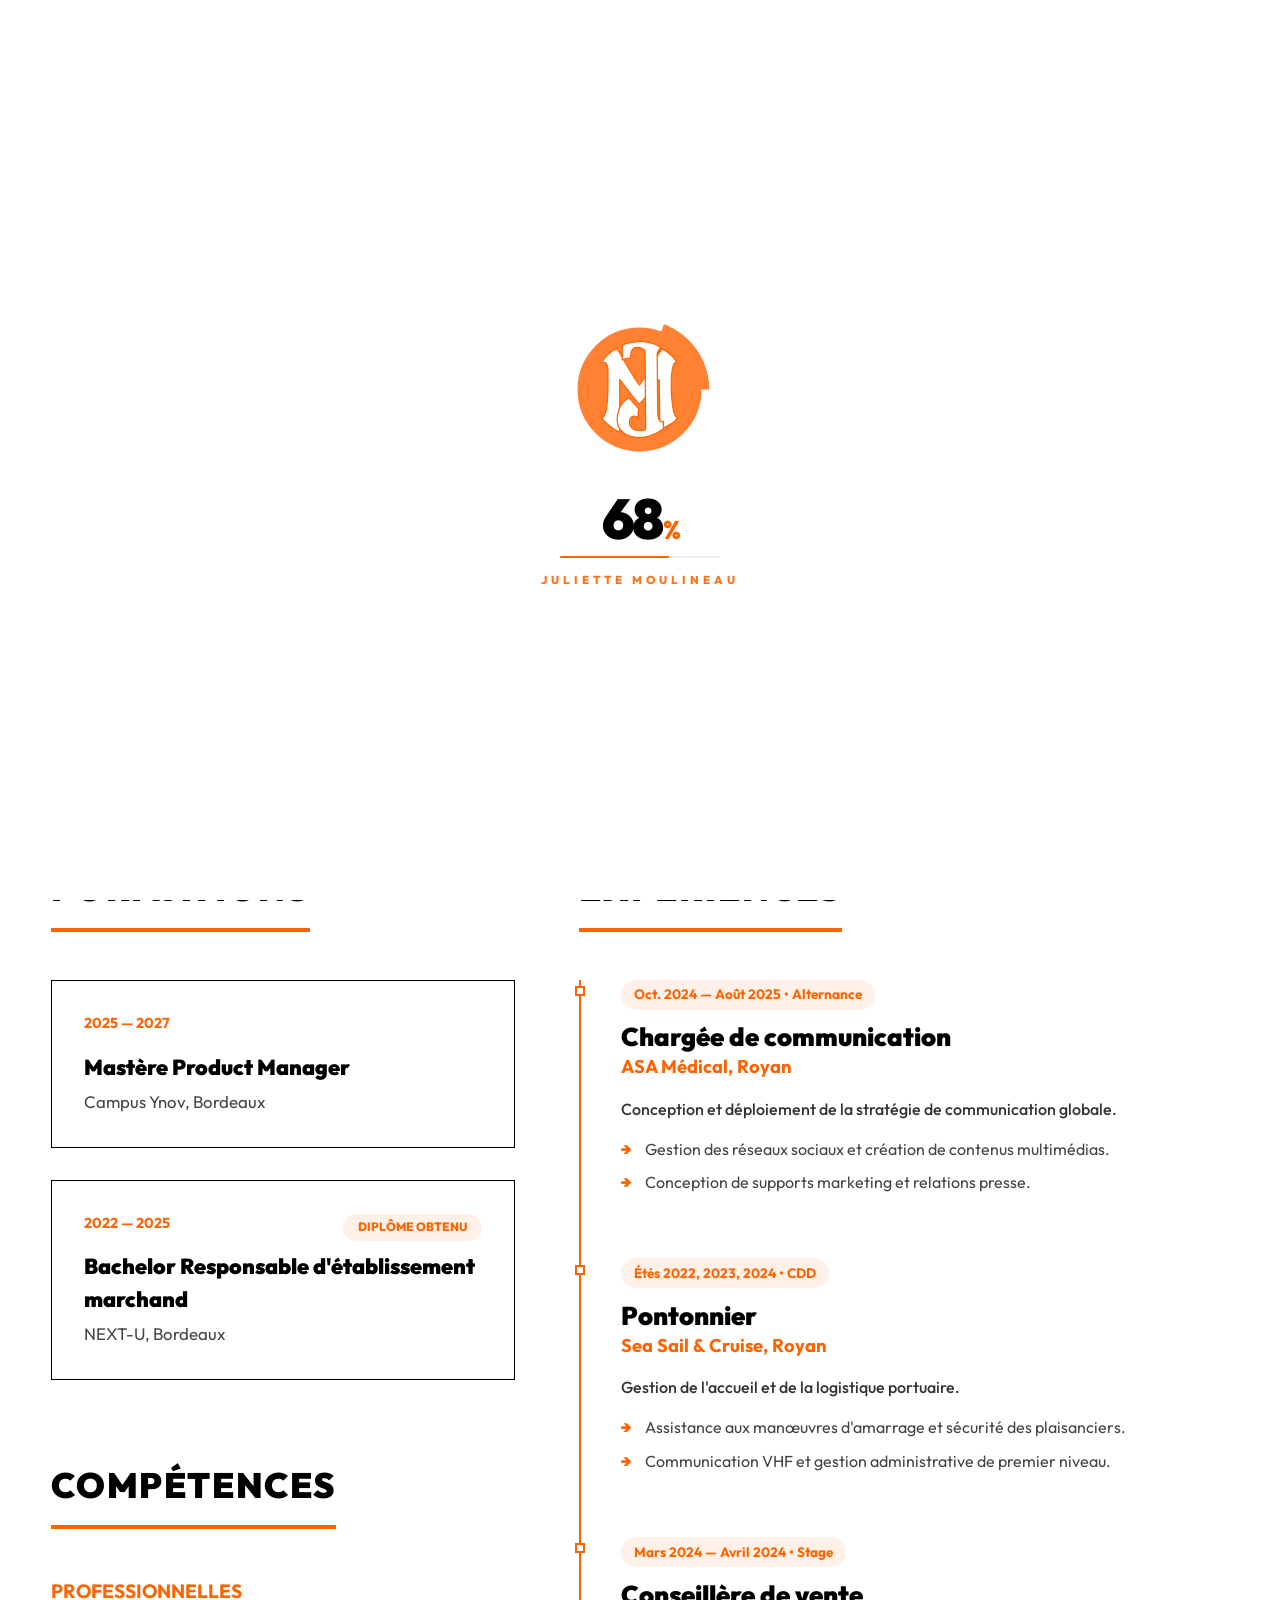
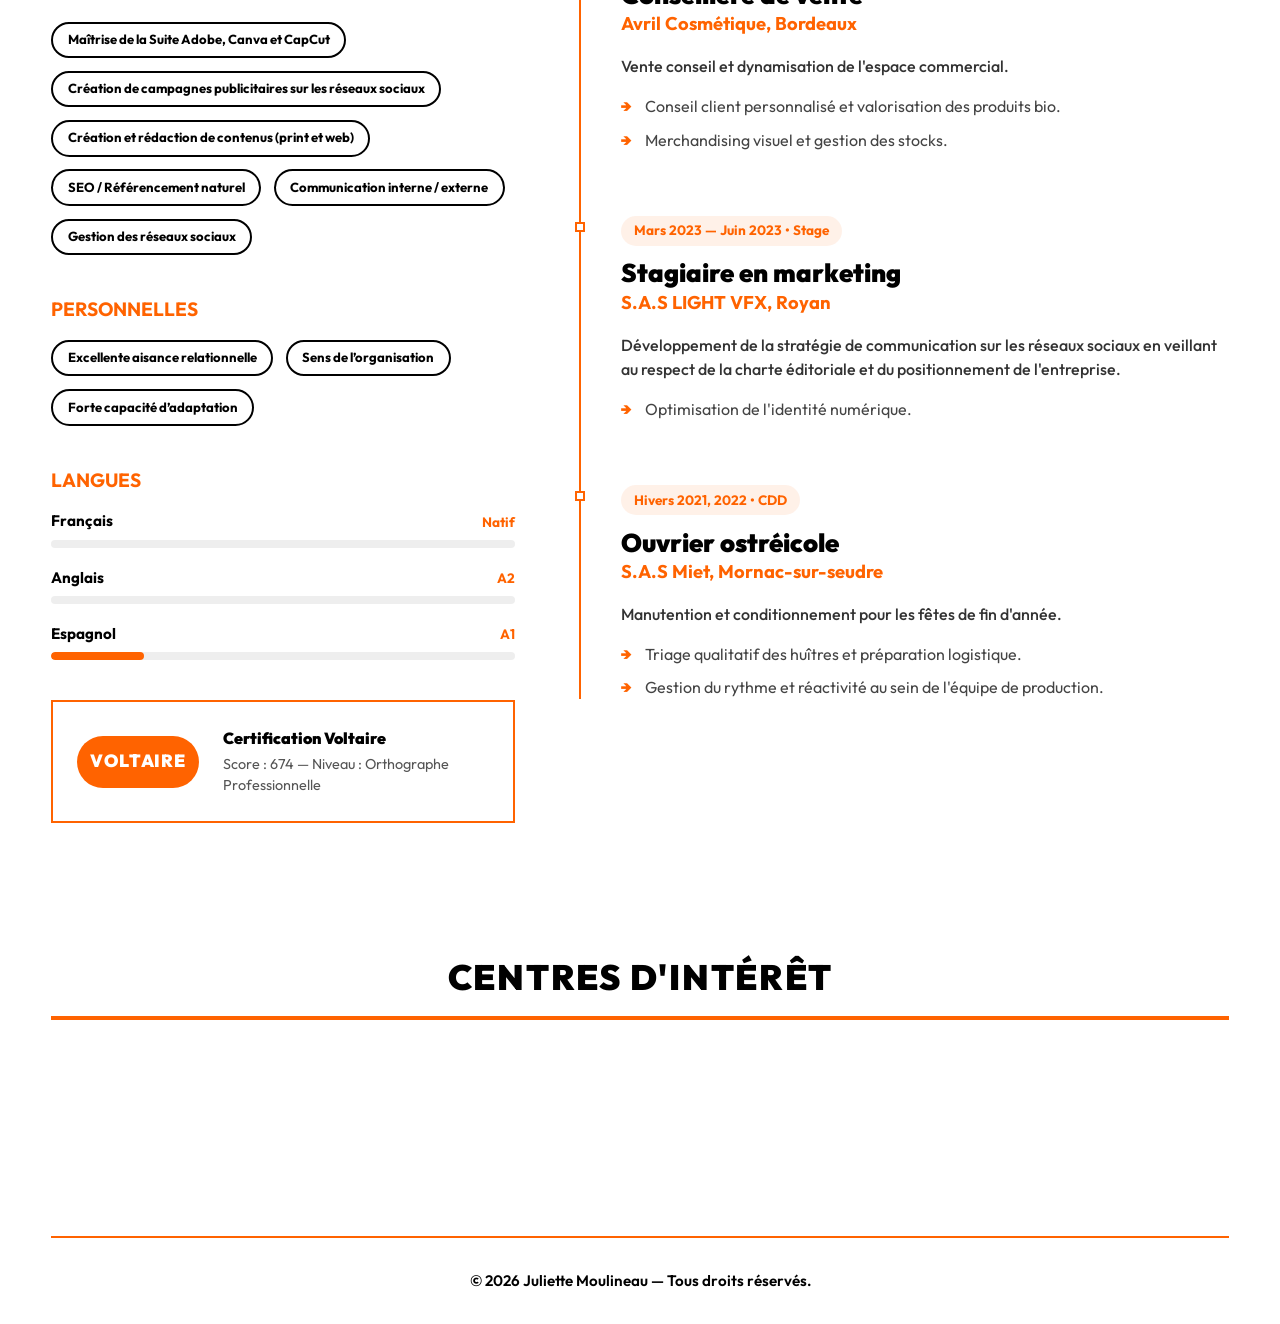
==== commit 066233de: "update: auto-commit from validation" ====
--- a/index.html
+++ b/index.html
@@ -471,19 +471,25 @@
             const preloader = document.getElementById('preloader');
             const countEl = document.getElementById('preloader-count');
             const barFillEl = document.getElementById('preloader-bar-fill');
-            const circleFillEl = document.getElementById('preloader-circle-fill');
             const logoSvg = document.querySelector('#preloader-lottie svg');
             
             if (!preloader || !countEl || !barFillEl) return;
 
+            const TARGET_DURATION = 2200; // 2.2 seconds nominal duration (faster preloader loading)
+            const OUTRO_DURATION = 500;   // 0.5 seconds to go from 95% to 100% if we were holding
+            
             let progress = 0;
             let startTime = null;
             let pageLoaded = document.readyState === 'complete';
+            let loadTime = null;
 
             if (!pageLoaded) {
                 window.addEventListener('load', () => {
                     pageLoaded = true;
+                    loadTime = performance.now();
                 });
+            } else {
+                loadTime = performance.now();
             }
 
             if (logoSvg) {
@@ -500,23 +506,22 @@
             requestAnimationFrame(updateProgress);
 
             function updateProgress(timestamp) {
+                if (!startTime) startTime = timestamp;
                 const elapsed = timestamp - startTime;
                 
-                // Base progress over 3.0 seconds (3000ms)
-                let timeProgress = Math.min(elapsed / 3000, 1.0);
-
                 if (!pageLoaded) {
-                    // Page still loading: limit progress to 95%
-                    progress = Math.min(timeProgress, 0.95);
+                    // Limit progress to 95% while page is loading
+                    progress = Math.min(elapsed / TARGET_DURATION, 0.95);
                 } else {
                     // Page is loaded:
-                    if (timeProgress < 1.0 && progress < 0.95) {
-                        // If we are still within the first 3 seconds, follow the time progress
-                        progress = timeProgress;
+                    if (elapsed < TARGET_DURATION) {
+                        // Follow the linear progress over TARGET_DURATION
+                        progress = Math.min(elapsed / TARGET_DURATION, 1.0);
                     } else {
-                        // If we held at 95% (or timeProgress reached 1.0 but progress is lagging),
-                        // increment progress smoothly to 1.0
-                        progress += 0.01; // Takes ~50 frames (~800ms) to go from 0.95 to 1.0
+                        // Transition from 95% to 100% smoothly over OUTRO_DURATION (frame-rate independent)
+                        const elapsedSinceLoad = timestamp - Math.max(startTime + TARGET_DURATION, loadTime);
+                        const outroProgress = Math.min(elapsedSinceLoad / OUTRO_DURATION, 1.0);
+                        progress = 0.95 + outroProgress * 0.05;
                     }
                 }
 
@@ -531,8 +536,18 @@
                 // Sync the SVG SMIL animations timeline directly to the loading progress
                 if (logoSvg) {
                     try {
+                        // Apply an ease-in-out curve to the logo playback so it starts slowly,
+                        // draws the circle smoothly, and finishes scaling the letters in a slower,
+                        // more premium and deliberate motion.
+                        let logoProgress = progress;
+                        if (logoProgress < 0.5) {
+                            logoProgress = 2 * logoProgress * logoProgress;
+                        } else {
+                            logoProgress = 1 - Math.pow(-2 * logoProgress + 2, 2) / 2;
+                        }
+                        
                         // The SVG preloader animations have a native duration of 3.0 seconds
-                        logoSvg.setCurrentTime(progress * 3.0);
+                        logoSvg.setCurrentTime(logoProgress * 3.0);
                     } catch (e) {
                         console.error('Failed to sync SVG animations:', e);
                     }
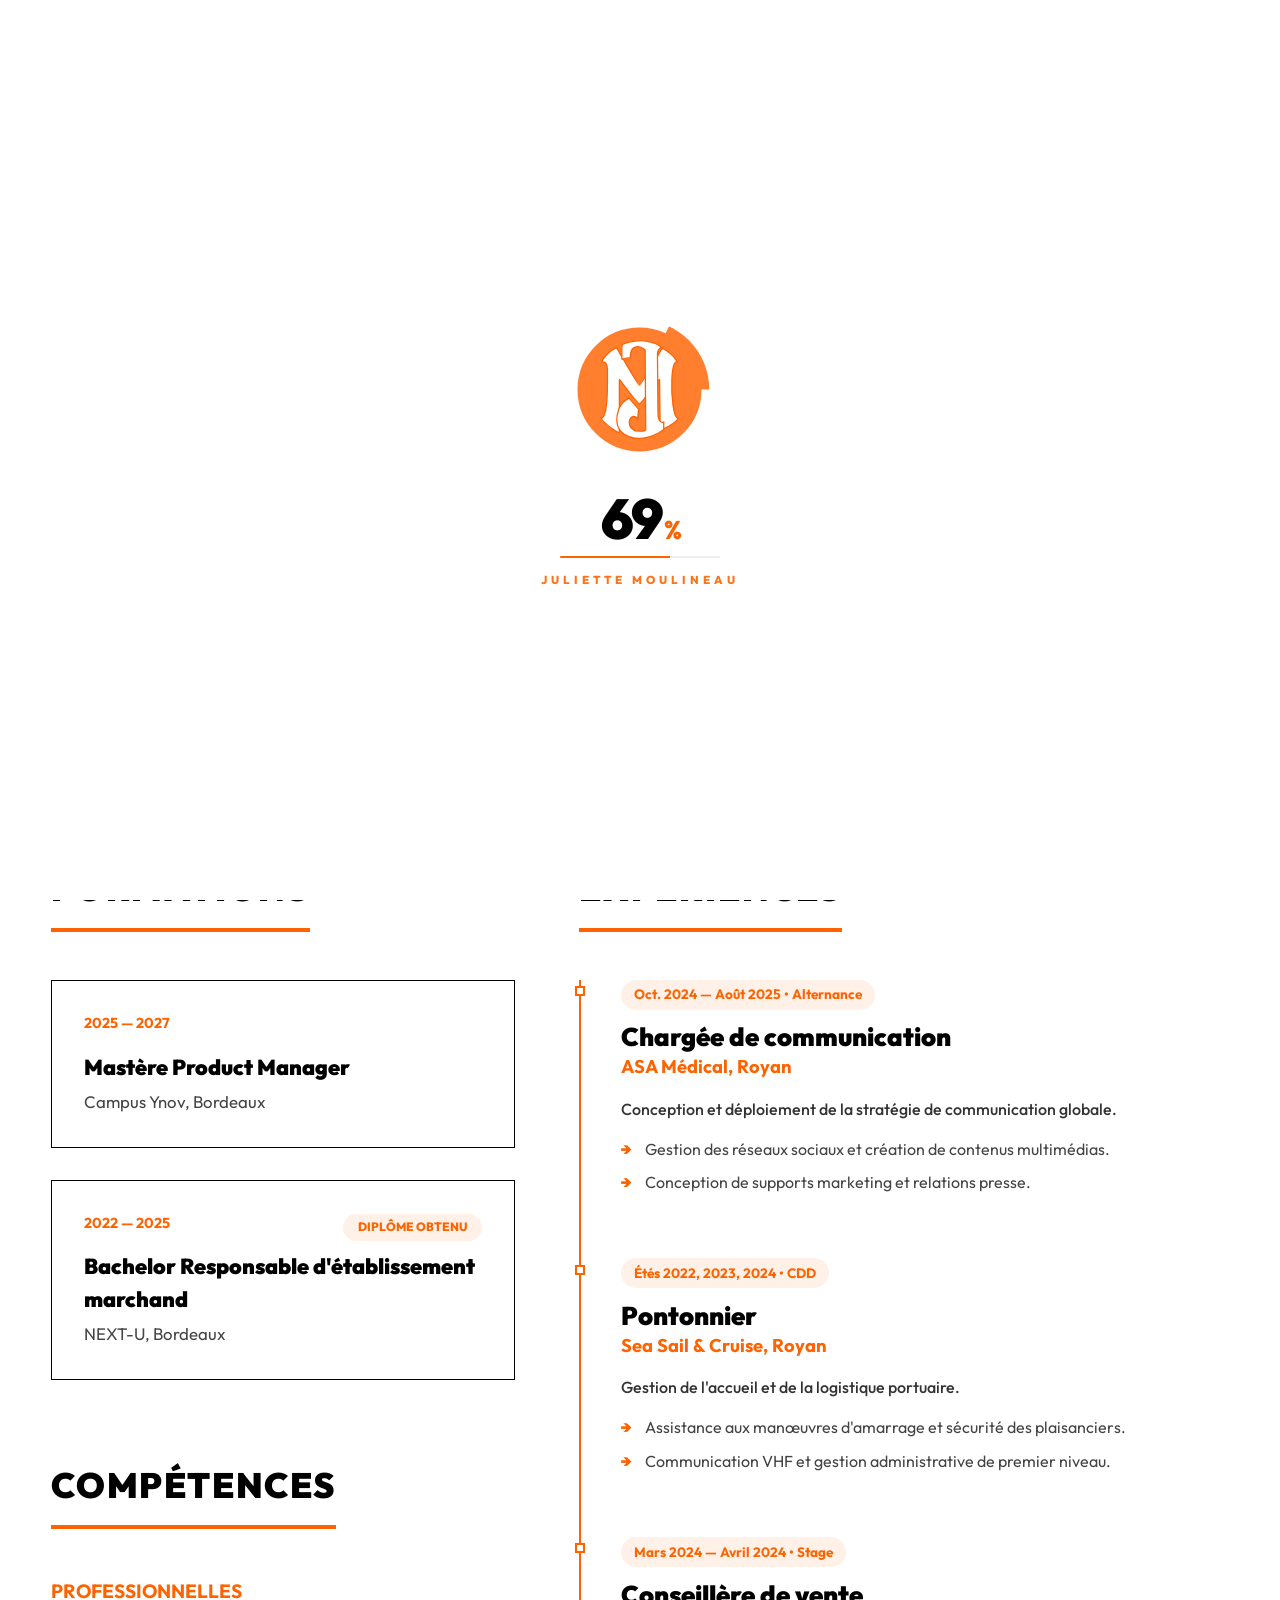
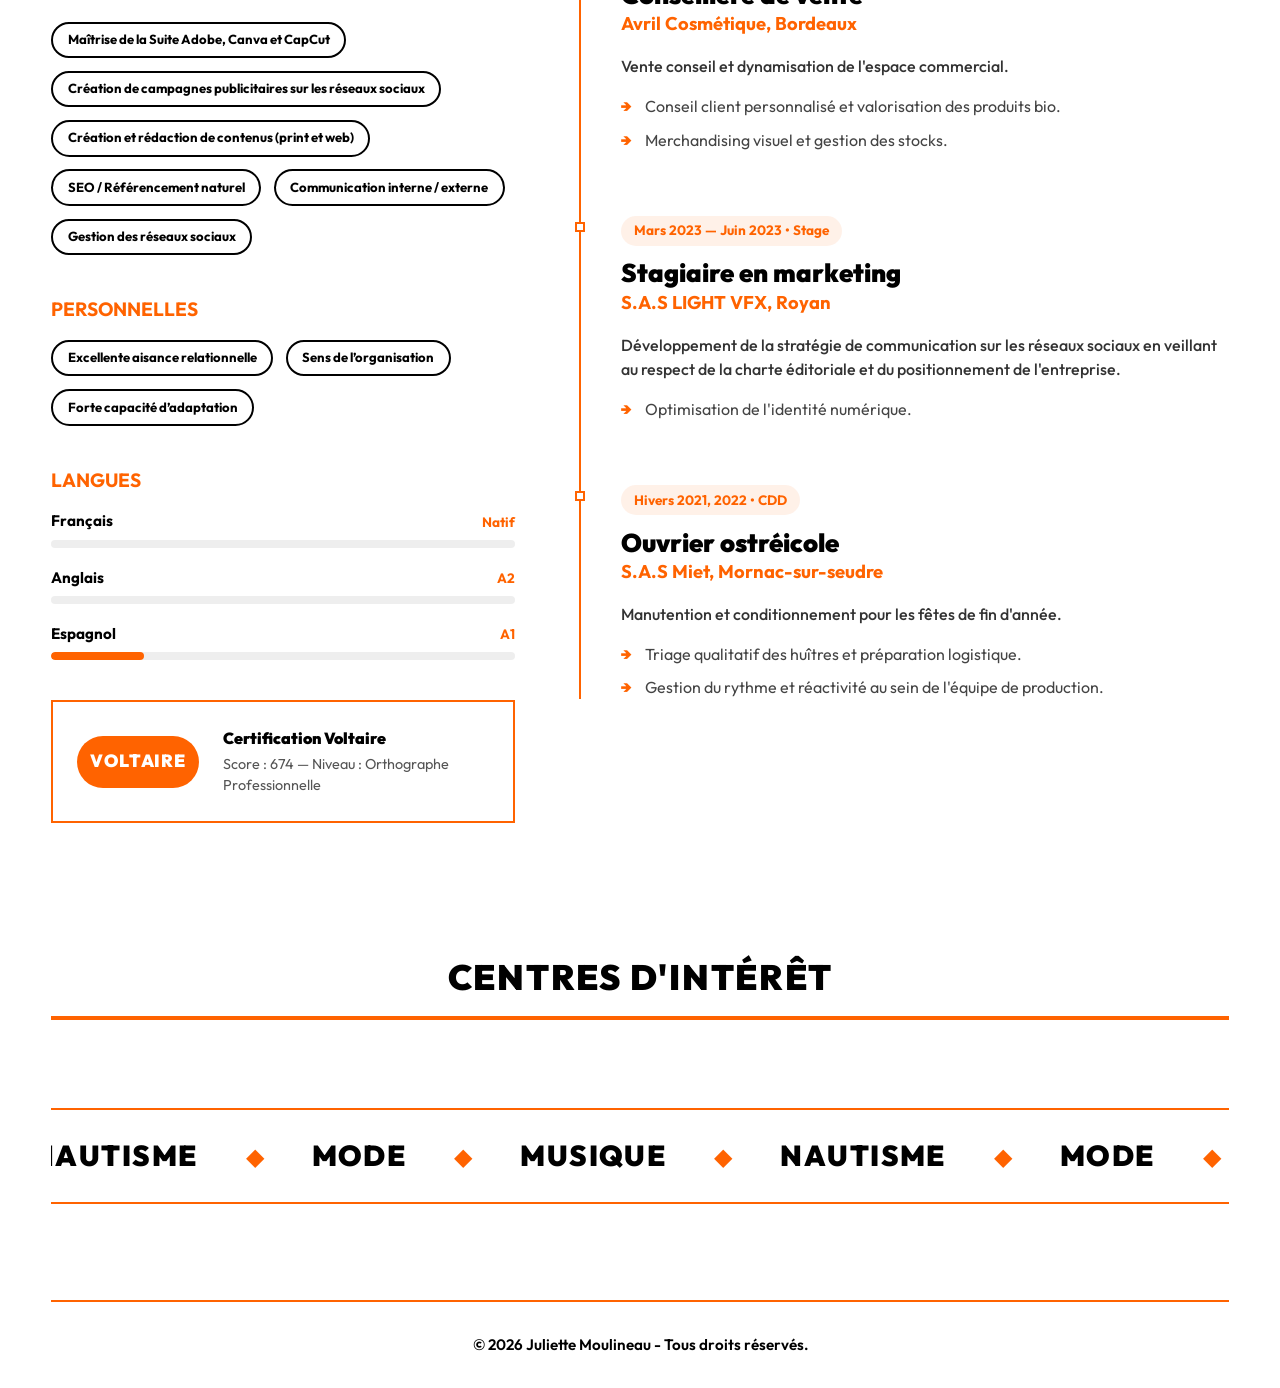
==== commit 0f7a53eb: "update: auto-commit from validation" ====
--- a/index.html
+++ b/index.html
@@ -289,19 +289,46 @@
             </div>
         </main>
 
-        <!-- Centres d'Intérêt Section (Footer Frieze) -->
+        <!-- Centres d'Intérêt Section (Premium Marquee) -->
         <section class="interests-section">
             <h2 class="section-title text-center">CENTRES D'INTÉRÊT</h2>
-            <div class="interests-frieze">
-                <span class="interest-block">NAUTISME</span>
-                <span class="interest-block">MODE</span>
-                <span class="interest-block">MUSIQUE</span>
+            <div class="marquee-wrapper">
+                <div class="marquee-track">
+                    <div class="marquee-content">
+                        <span class="marquee-item">NAUTISME</span>
+                        <span class="marquee-separator">◆</span>
+                        <span class="marquee-item">MODE</span>
+                        <span class="marquee-separator">◆</span>
+                        <span class="marquee-item">MUSIQUE</span>
+                        <span class="marquee-separator">◆</span>
+                        <span class="marquee-item">NAUTISME</span>
+                        <span class="marquee-separator">◆</span>
+                        <span class="marquee-item">MODE</span>
+                        <span class="marquee-separator">◆</span>
+                        <span class="marquee-item">MUSIQUE</span>
+                        <span class="marquee-separator">◆</span>
+                    </div>
+                    <div class="marquee-content" aria-hidden="true">
+                        <span class="marquee-item">NAUTISME</span>
+                        <span class="marquee-separator">◆</span>
+                        <span class="marquee-item">MODE</span>
+                        <span class="marquee-separator">◆</span>
+                        <span class="marquee-item">MUSIQUE</span>
+                        <span class="marquee-separator">◆</span>
+                        <span class="marquee-item">NAUTISME</span>
+                        <span class="marquee-separator">◆</span>
+                        <span class="marquee-item">MODE</span>
+                        <span class="marquee-separator">◆</span>
+                        <span class="marquee-item">MUSIQUE</span>
+                        <span class="marquee-separator">◆</span>
+                    </div>
+                </div>
             </div>
         </section>
 
         <!-- Footer -->
         <footer class="site-footer">
-            <p>© 2026 Juliette Moulineau — Tous droits réservés.</p>
+            <p>© 2026 Juliette Moulineau - Tous droits réservés.</p>
         </footer>
     </div>
 
--- a/index.css
+++ b/index.css
@@ -422,14 +422,12 @@
 
 /* Custom exit directions to prevent infinite layout shift jumping */
 .timeline-item.exit-bottom,
-.formation-card.exit-bottom,
-.interest-block.exit-bottom {
+.formation-card.exit-bottom {
     transform: translateY(20px);
 }
 
 .timeline-item.exit-top,
-.formation-card.exit-top,
-.interest-block.exit-top {
+.formation-card.exit-top {
     transform: translateY(-20px);
 }
 
@@ -727,10 +725,12 @@
     transform: scale(1.01);
 }
 
-/* Centres d'Intérêt Section (Footer Badge Blocks) */
+/* Centres d'Intérêt Section (Premium Marquee) */
 .interests-section {
     margin-top: 6rem;
     margin-bottom: 6rem;
+    overflow: hidden;
+    width: 100%;
 }
 
 .text-center {
@@ -738,70 +738,74 @@
     width: 100%;
 }
 
-.interests-frieze {
-    display: flex;
-    justify-content: center;
-    align-items: center;
-    flex-wrap: wrap;
+.marquee-wrapper {
+    width: 100vw;
+    position: relative;
+    left: 50%;
+    transform: translateX(-50%);
     margin-top: 2.5rem;
-    width: 100%;
-}
-
-.interest-block {
-    position: relative;
-    display: inline-flex;
-    align-items: center;
-    background-color: transparent !important;
-    border: none !important;
-    box-shadow: none !important;
-    padding: 0.3rem 0;
-    font-size: 0.9rem;
-    font-weight: 500;
-    letter-spacing: 0.08em;
+    background-color: var(--card-bg);
+    border-top: 2px solid var(--orange-signature);
+    border-bottom: 2px solid var(--orange-signature);
+    padding: 1.5rem 0;
+    overflow: hidden;
+    cursor: default;
+}
+
+.marquee-track {
+    display: flex;
+    width: max-content;
+    animation: scroll-marquee 25s linear infinite;
+    transition: transform 0.3s ease;
+}
+
+.marquee-wrapper:hover .marquee-track {
+    animation-play-state: paused;
+}
+
+.marquee-content {
+    display: flex;
+    align-items: center;
+    justify-content: space-around;
+}
+
+.marquee-item {
+    font-size: 1.8rem;
+    font-weight: 900;
     color: var(--text-color);
-    cursor: default !important;
-    transition: opacity 0.3s var(--ease),
-                transform 0.3s var(--ease);
-    opacity: 0;
-    transform: translateY(20px);
-    pointer-events: auto !important;
-}
-
-.interest-block * {
-    cursor: default !important;
-}
-
-.interest-block.visible {
-    opacity: 0.85;
-    transform: translateY(0);
-}
-
-/* Editorial Separators */
-.interest-block:not(:last-child)::after {
-    content: "◆";
-    margin-left: 1.5rem;
-    margin-right: 1.5rem;
+    text-transform: uppercase;
+    letter-spacing: 0.05em;
+    padding: 0 2rem;
+    white-space: nowrap;
+    transition: transform 0.3s var(--ease), color 0.3s ease;
+}
+
+.dark-theme .marquee-wrapper {
+    background-color: var(--bg-color);
+}
+
+.marquee-wrapper:hover .marquee-item {
+    opacity: 0.4;
+}
+
+.marquee-wrapper:hover .marquee-item:hover {
+    opacity: 1;
     color: var(--orange-signature);
-    font-weight: 900;
-    font-style: normal;
-    font-size: 0.75rem;
-    display: inline-block;
-    vertical-align: middle;
-    line-height: 1;
-}
-
-/* Contemplative Hover Effect: fade others, highlight/scale hovered item */
-.interests-frieze:hover .interest-block {
-    opacity: 0.5;
-}
-
-.interests-frieze:hover .interest-block:hover {
-    opacity: 1;
-    transform: scale(1.05);
-}
-
-.dark-theme .interest-block {
-    color: var(--white);
+    -webkit-text-stroke: 0px transparent;
+    transform: scale(1.1) rotate(-2deg);
+}
+
+.marquee-separator {
+    display: flex;
+    align-items: center;
+    color: var(--orange-signature);
+    padding: 0 1rem;
+    font-size: 1.5rem;
+}
+
+@keyframes scroll-marquee {
+    0% { transform: translateX(0); }
+    100% { transform: translateX(-50%); }
 }
 
 /* Footer styling */
@@ -1090,19 +1094,17 @@
         margin-bottom: 4rem;
     }
 
-    .interests-frieze {
-        margin-top: 1.5rem;
-        gap: 0.5rem;
-    }
-
-    .interest-block {
-        font-size: 0.8rem;
-    }
-
-    .interest-block:not(:last-child)::after {
-        margin-left: 0.8rem;
-        margin-right: 0.3rem;
-        font-size: 0.6rem;
+    .marquee-wrapper {
+        padding: 1rem 0;
+    }
+
+    .marquee-item {
+        font-size: 1.4rem;
+        padding: 0 1rem;
+    }
+
+    .marquee-separator {
+        font-size: 1.2rem;
     }
     
     .site-footer {
@@ -1432,4 +1434,213 @@
     }
 }
 
-
+/* ==========================================================================
+   NOUVEAUX BREAKPOINTS RESPONSIVE (AJOUT)
+   Respect total de l'existant + optimisation Mobile/Tablette
+   ========================================================================== */
+
+/* TABLETTE (Entre 768px et 1024px) */
+@media (min-width: 768px) and (max-width: 1024px) {
+    .layout-wrapper {
+        padding: 2rem;
+    }
+    
+    /* Passer les grilles sur 2 colonnes */
+    .main-grid {
+        grid-template-columns: 1fr;
+        gap: 4rem;
+    }
+    
+    .formations-grid {
+        display: grid;
+        grid-template-columns: repeat(2, 1fr);
+        gap: 2rem;
+    }
+    
+    .skills-wrapper {
+        display: grid;
+        grid-template-columns: repeat(2, 1fr);
+        gap: 2rem;
+        align-items: start;
+    }
+    
+    .certification-voltaire-card {
+        grid-column: 1 / -1;
+    }
+
+    /* Images et médias fluides */
+    img, video, iframe {
+        max-width: 100%;
+        height: auto;
+    }
+    
+    /* Ergonomie tactile tablette */
+    a, button, .contact-badge {
+        min-height: 44px;
+        min-width: 44px;
+    }
+}
+
+/* MOBILE (Moins de 768px) */
+@media (max-width: 767px) {
+    /* Unités relatives pour fluidité */
+    .layout-wrapper {
+        padding: 1.5rem 1rem;
+    }
+    
+    /* Listes/Grilles sur 1 seule colonne */
+    .main-grid {
+        grid-template-columns: 1fr;
+        gap: 3rem;
+    }
+    
+    .formations-grid {
+        display: flex;
+        flex-direction: column;
+        gap: 1.5rem;
+    }
+    
+    .skills-wrapper {
+        display: flex;
+        flex-direction: column;
+        gap: 2rem;
+    }
+
+    /* Adapter la taille des textes avec des unités relatives */
+    .hero-title {
+        font-size: clamp(2.5rem, 12vw, 4rem);
+    }
+    .hero-subtitle {
+        font-size: clamp(1rem, 4.5vw, 1.2rem);
+        flex-direction: column;
+        align-items: flex-start;
+        gap: 0.5rem;
+    }
+    .subtitle-separator {
+        display: none;
+    }
+    .section-title {
+        font-size: clamp(1.8rem, 6vw, 2.2rem);
+    }
+    
+    /* ----------------------------------------------------
+       MENU BURGER (CSS Only - Hack via hover/active)
+       ---------------------------------------------------- */
+    .main-header {
+        position: relative;
+        display: flex;
+        flex-wrap: wrap;
+        justify-content: space-between;
+        align-items: center;
+        padding-bottom: 1rem;
+        z-index: 100;
+    }
+
+    /* Bouton Burger fictif */
+    .main-header::after {
+        content: "☰";
+        font-size: 1.5rem;
+        color: var(--text-color);
+        cursor: pointer;
+        border: 2px solid var(--orange-signature);
+        border-radius: 8px;
+        display: flex;
+        align-items: center;
+        justify-content: center;
+        width: 44px;
+        height: 44px;
+        background: var(--card-bg);
+        transition: all 0.3s ease;
+    }
+
+    /* Changement du logo Burger au clic */
+    .main-header:hover::after,
+    .main-header:active::after,
+    .main-header:focus-within::after {
+        content: "✕";
+        color: var(--white);
+        background: var(--orange-signature);
+    }
+
+    /* Masquer le menu par défaut et le préparer en colonne */
+    .header-contact-modern,
+    .header-actions {
+        display: none !important;
+        width: 100%;
+        order: 3;
+    }
+
+    /* Afficher le menu au survol/clic */
+    .main-header:hover .header-contact-modern,
+    .main-header:active .header-contact-modern,
+    .main-header:focus-within .header-contact-modern {
+        display: flex !important;
+        flex-direction: column;
+        background: var(--card-bg);
+        border: 2px solid var(--orange-signature);
+        border-bottom: none;
+        border-radius: 12px 12px 0 0;
+        padding: 1.5rem 1.5rem 0.5rem 1.5rem;
+        margin-top: 1rem;
+        gap: 0.8rem;
+        animation: fadeIn 0.3s ease;
+    }
+
+    .main-header:hover .header-actions,
+    .main-header:active .header-actions,
+    .main-header:focus-within .header-actions {
+        display: flex !important;
+        flex-direction: column;
+        background: var(--card-bg);
+        border: 2px solid var(--orange-signature);
+        border-top: none;
+        border-radius: 0 0 12px 12px;
+        padding: 0.5rem 1.5rem 1.5rem 1.5rem;
+        gap: 1rem;
+        align-items: center;
+    }
+
+    /* Ajustement des éléments du menu */
+    .header-contact-modern .contact-badge {
+        width: 100%;
+        justify-content: center;
+        margin: 0;
+    }
+    
+    .header-actions .linkedin-pill {
+        position: relative !important;
+        width: 100%;
+        text-align: center;
+        margin: 0 !important;
+        top: auto !important;
+        right: auto !important;
+    }
+
+    #theme-toggle {
+        position: relative !important;
+        margin: 0 auto;
+        top: auto !important;
+        left: auto !important;
+    }
+
+    /* Ergonomie Tactile Mobile (Min 44x44px) */
+    a, button, .contact-badge, .linkedin-pill, #theme-toggle {
+        min-height: 44px;
+        min-width: 44px;
+    }
+    
+    .contact-badge {
+        padding: 0.8rem 1rem !important;
+    }
+
+    /* Images et médias fluides */
+    img, video, iframe, canvas {
+        max-width: 100%;
+        height: auto;
+    }
+}
+
+@keyframes fadeIn {
+    from { opacity: 0; transform: translateY(-10px); }
+    to { opacity: 1; transform: translateY(0); }
+}
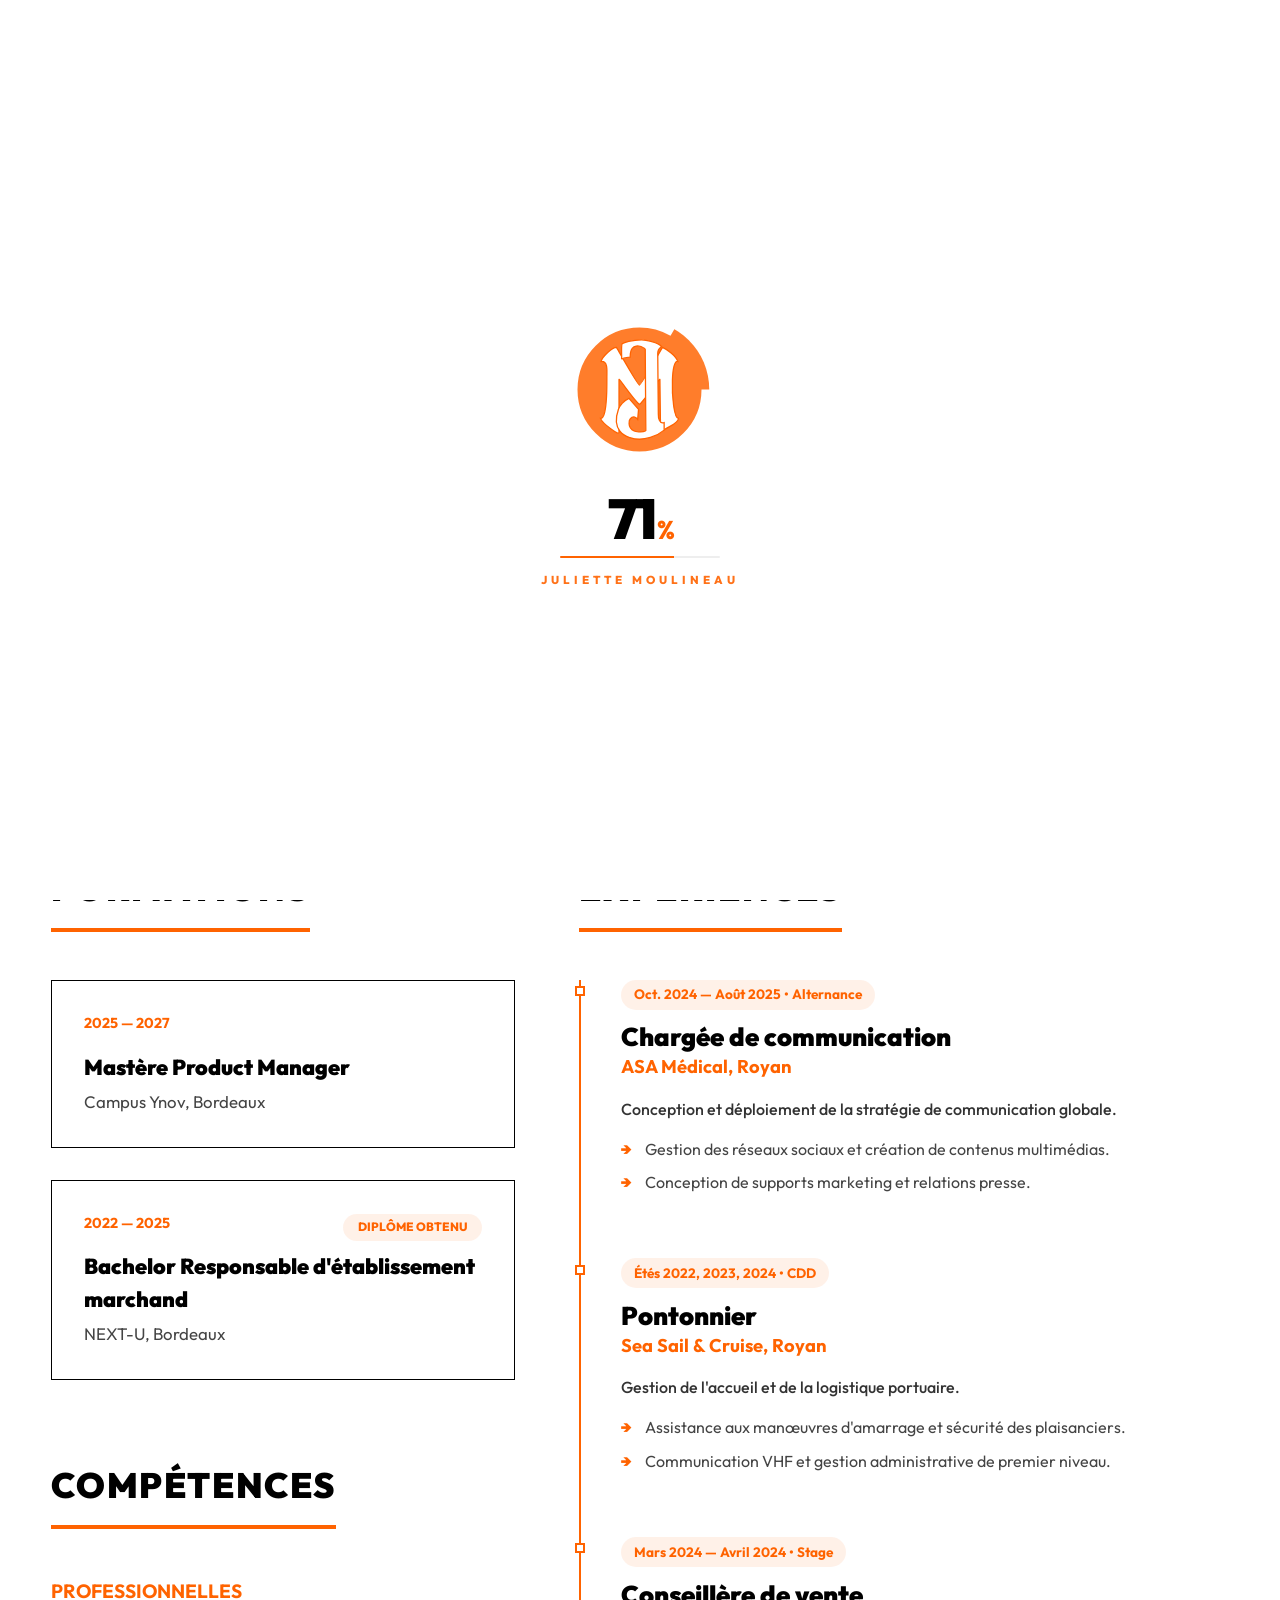
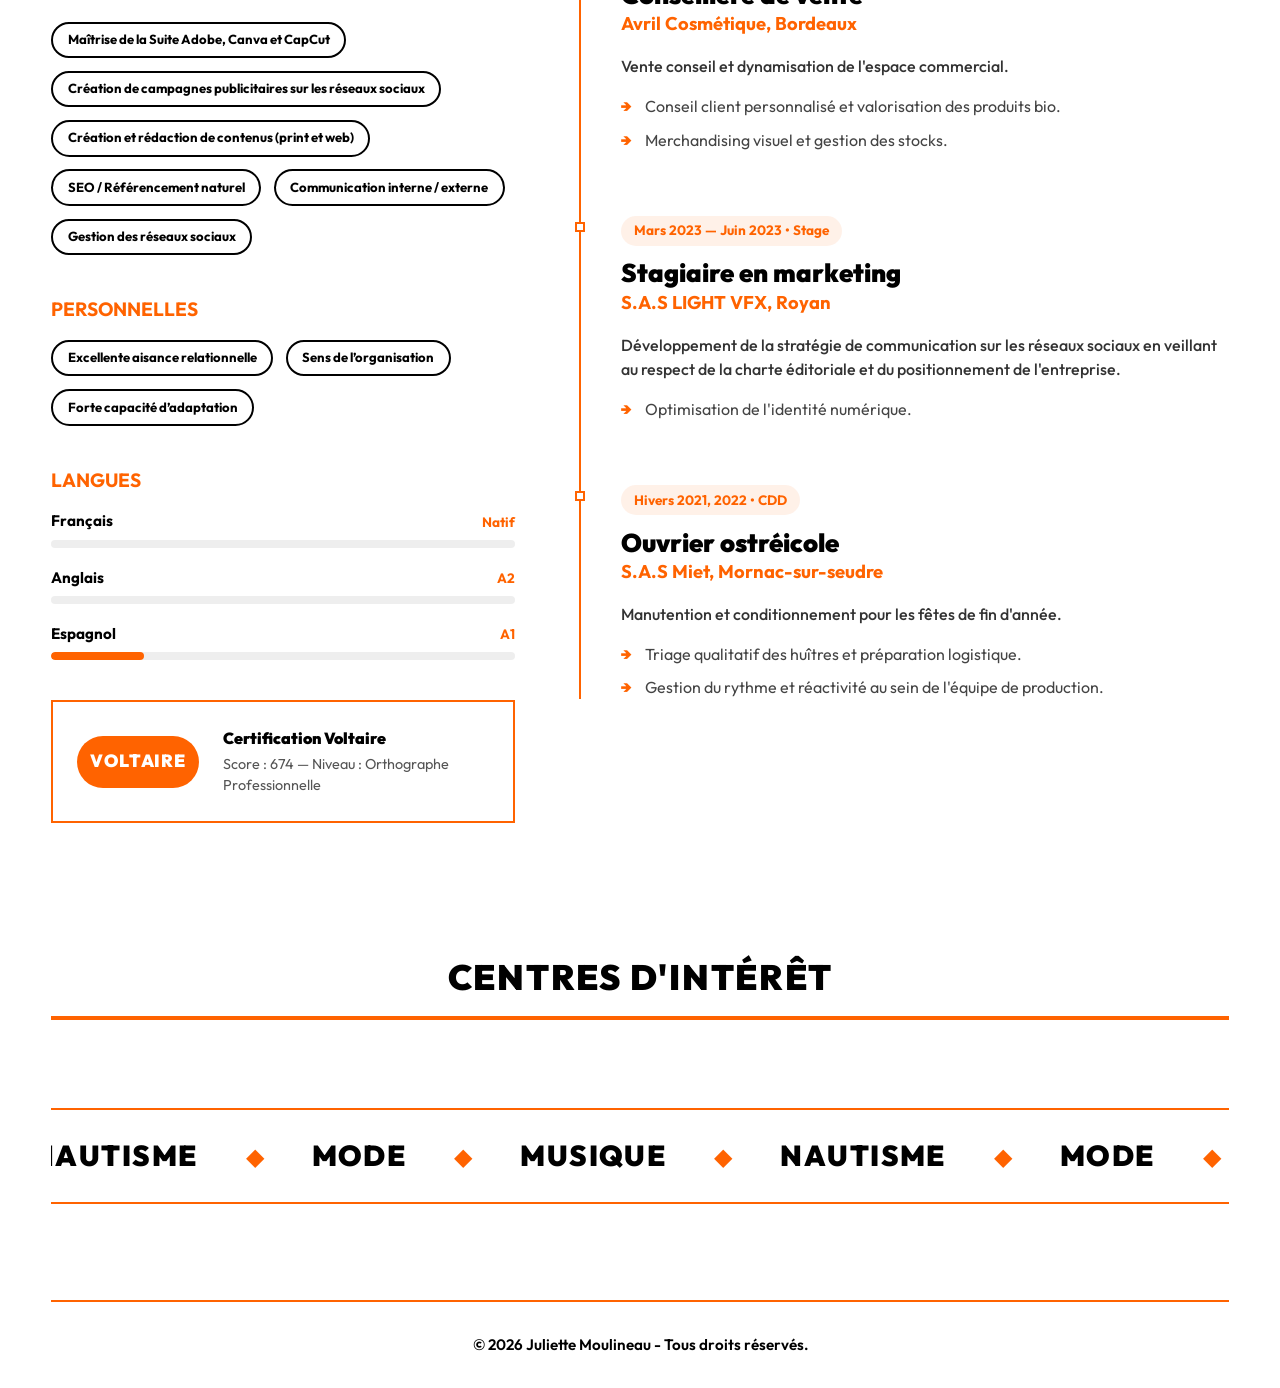
==== commit c6c4590c: "update: auto-commit from validation" ====
--- a/index.html
+++ b/index.html
@@ -77,6 +77,21 @@
                 </button>
             </div>
         </header>
+
+        <!-- Nouveau Menu Mobile (Masqué sur Desktop) -->
+        <div class="mobile-only-menu" style="display: none;">
+            <div class="mobile-menu-nav">
+                <!-- Liens de navigation internes -->
+                <a href="#formations" class="mobile-nav-link">Formations</a>
+                <a href="#competences" class="mobile-nav-link">Compétences</a>
+                <a href="#experiences" class="mobile-nav-link">Expériences</a>
+            </div>
+            <div class="mobile-menu-contact">
+                <a href="mailto:juliette.moulineau@gmail.com" class="mobile-contact-link">juliette.moulineau@gmail.com</a>
+                <a href="https://www.linkedin.com/in/juliette-moulineau/" target="_blank" rel="noopener noreferrer" class="mobile-contact-link">Profil LinkedIn</a>
+                <a href="tel:0683633006" class="mobile-contact-link call-btn">M'appeler</a>
+            </div>
+        </div>
 
         <!-- Hero Section -->
         <section class="hero-section">
--- a/index.css
+++ b/index.css
@@ -1483,9 +1483,10 @@
 
 /* MOBILE (Moins de 768px) */
 @media (max-width: 767px) {
-    /* Unités relatives pour fluidité */
+    /* Unités relatives pour fluidité globale */
     .layout-wrapper {
         padding: 1.5rem 1rem;
+        padding-top: 70px; /* Compensate for fixed header */
     }
     
     /* Listes/Grilles sur 1 seule colonne */
@@ -1524,113 +1525,182 @@
     }
     
     /* ----------------------------------------------------
-       MENU BURGER (CSS Only - Hack via hover/active)
+       HEADER MOBILE ÉPURÉ & PROFESSIONNEL
        ---------------------------------------------------- */
     .main-header {
-        position: relative;
+        position: fixed !important;
+        top: 0; left: 0; width: 100%;
+        height: 60px;
+        background: var(--bg-color);
+        border-bottom: 1px solid rgba(128,128,128,0.1);
         display: flex;
-        flex-wrap: wrap;
         justify-content: space-between;
         align-items: center;
-        padding-bottom: 1rem;
-        z-index: 100;
-    }
-
-    /* Bouton Burger fictif */
+        padding: 0 1.5rem;
+        margin: 0 !important;
+        z-index: 10000;
+        box-shadow: 0 2px 10px rgba(0,0,0,0.03);
+    }
+    
+    /* Masquer le contenu de bureau dans le header */
+    .header-contact-modern, .header-actions {
+        display: none !important;
+    }
+
+    /* Conserver le logo original intact, l'adapter à la taille mobile */
+    .header-logo {
+        position: relative;
+        z-index: 10001;
+        width: 40px !important; /* Taille pour mobile */
+        height: 40px !important;
+        display: flex !important;
+        align-items: center;
+    }
+    .header-logo #header-logo-lottie {
+        display: block !important;
+        width: 100%;
+        height: 100%;
+    }
+    /* Supprimer les ajouts luxe sur le logo */
+    .header-logo::before, .header-logo::after {
+        display: none !important;
+    }
+
+    /* Icône Menu Burger Discrète */
     .main-header::after {
-        content: "☰";
-        font-size: 1.5rem;
-        color: var(--text-color);
-        cursor: pointer;
-        border: 2px solid var(--orange-signature);
-        border-radius: 8px;
-        display: flex;
-        align-items: center;
-        justify-content: center;
+        content: "";
+        display: block;
         width: 44px;
         height: 44px;
-        background: var(--card-bg);
-        transition: all 0.3s ease;
-    }
-
-    /* Changement du logo Burger au clic */
-    .main-header:hover::after,
-    .main-header:active::after,
-    .main-header:focus-within::after {
-        content: "✕";
-        color: var(--white);
-        background: var(--orange-signature);
-    }
-
-    /* Masquer le menu par défaut et le préparer en colonne */
-    .header-contact-modern,
-    .header-actions {
-        display: none !important;
+        cursor: pointer;
+        /* Icône SVG 3 lignes fines */
+        background-image: url("data:image/svg+xml,%3Csvg xmlns='http://www.w3.org/2000/svg' viewBox='0 0 24 24' fill='none' stroke='%23333333' stroke-width='1.5' stroke-linecap='round' stroke-linejoin='round'%3E%3Cline x1='4' y1='12' x2='20' y2='12'/%3E%3Cline x1='4' y1='6' x2='20' y2='6'/%3E%3Cline x1='4' y1='18' x2='20' y2='18'/%3E%3C/svg%3E");
+        background-size: 24px 24px;
+        background-position: center;
+        background-repeat: no-repeat;
+        border: none;
+        position: relative;
+        z-index: 10001;
+        transition: transform 0.3s ease;
+    }
+    .dark-theme .main-header::after {
+        background-image: url("data:image/svg+xml,%3Csvg xmlns='http://www.w3.org/2000/svg' viewBox='0 0 24 24' fill='none' stroke='%23ffffff' stroke-width='1.5' stroke-linecap='round' stroke-linejoin='round'%3E%3Cline x1='4' y1='12' x2='20' y2='12'/%3E%3Cline x1='4' y1='6' x2='20' y2='6'/%3E%3Cline x1='4' y1='18' x2='20' y2='18'/%3E%3C/svg%3E");
+    }
+
+    /* Transformer le burger en croix quand l'overlay est ouvert */
+    .main-header:focus-within::after,
+    .main-header:hover::after {
+        background-image: url("data:image/svg+xml,%3Csvg xmlns='http://www.w3.org/2000/svg' viewBox='0 0 24 24' fill='none' stroke='%23333333' stroke-width='1.5' stroke-linecap='round' stroke-linejoin='round'%3E%3Cline x1='18' y1='6' x2='6' y2='18'/%3E%3Cline x1='6' y1='6' x2='18' y2='18'/%3E%3C/svg%3E");
+        transform: rotate(90deg);
+    }
+    .dark-theme .main-header:focus-within::after,
+    .dark-theme .main-header:hover::after {
+        background-image: url("data:image/svg+xml,%3Csvg xmlns='http://www.w3.org/2000/svg' viewBox='0 0 24 24' fill='none' stroke='%23ffffff' stroke-width='1.5' stroke-linecap='round' stroke-linejoin='round'%3E%3Cline x1='18' y1='6' x2='6' y2='18'/%3E%3Cline x1='6' y1='6' x2='18' y2='18'/%3E%3C/svg%3E");
+    }
+
+    /* ----------------------------------------------------
+       OVERLAY MENU (Contenu Mobile Only)
+       ---------------------------------------------------- */
+    /* Afficher le menu mobile personnalisé */
+    .mobile-only-menu {
+        position: fixed;
+        top: 0; left: 0; right: 0; height: 100vh;
+        background: var(--bg-color);
+        z-index: 9999;
+        display: flex !important; /* Force l'affichage masqué sur desktop */
+        flex-direction: column;
+        justify-content: center;
+        align-items: center;
+        padding-top: 60px; /* Évite le header */
+        opacity: 0;
+        visibility: hidden;
+        pointer-events: none;
+        transition: opacity 0.4s ease, visibility 0.4s;
+    }
+    
+    .main-header:hover ~ .mobile-only-menu,
+    .main-header:focus-within ~ .mobile-only-menu,
+    .mobile-only-menu:hover {
+        opacity: 1;
+        visibility: visible;
+        pointer-events: auto;
+    }
+
+    .mobile-menu-nav {
+        display: flex;
+        flex-direction: column;
+        align-items: center;
+        gap: 2.5rem;
+        margin-bottom: 3rem;
         width: 100%;
-        order: 3;
-    }
-
-    /* Afficher le menu au survol/clic */
-    .main-header:hover .header-contact-modern,
-    .main-header:active .header-contact-modern,
-    .main-header:focus-within .header-contact-modern {
-        display: flex !important;
+    }
+
+    .mobile-nav-link {
+        font-size: 1.4rem;
+        font-weight: 500;
+        color: var(--text-color);
+        text-decoration: none;
+        opacity: 0;
+        transform: translateY(20px);
+        transition: opacity 0.4s ease, transform 0.4s ease;
+    }
+    
+    .main-header:hover ~ .mobile-only-menu .mobile-nav-link,
+    .mobile-only-menu:hover .mobile-nav-link {
+        opacity: 1;
+        transform: translateY(0);
+    }
+    .main-header:hover ~ .mobile-only-menu .mobile-nav-link:nth-child(1) { transition-delay: 0.1s; }
+    .main-header:hover ~ .mobile-only-menu .mobile-nav-link:nth-child(2) { transition-delay: 0.15s; }
+    .main-header:hover ~ .mobile-only-menu .mobile-nav-link:nth-child(3) { transition-delay: 0.2s; }
+
+    .mobile-menu-contact {
+        display: flex;
         flex-direction: column;
-        background: var(--card-bg);
-        border: 2px solid var(--orange-signature);
-        border-bottom: none;
-        border-radius: 12px 12px 0 0;
-        padding: 1.5rem 1.5rem 0.5rem 1.5rem;
+        align-items: center;
+        gap: 1.5rem;
+        width: 80%;
+        border-top: 1px solid rgba(128,128,128,0.2);
+        padding-top: 2rem;
+        opacity: 0;
+        transform: translateY(20px);
+        transition: opacity 0.4s ease 0.3s, transform 0.4s ease 0.3s;
+    }
+    .main-header:hover ~ .mobile-only-menu .mobile-menu-contact,
+    .mobile-only-menu:hover .mobile-menu-contact {
+        opacity: 1;
+        transform: translateY(0);
+    }
+
+    .mobile-contact-link {
+        font-size: 1.1rem;
+        color: var(--text-muted);
+        text-decoration: none;
+        padding: 0.5rem;
+        transition: color 0.3s ease;
+    }
+    .mobile-contact-link:hover {
+        color: var(--orange-signature);
+    }
+
+    .call-btn {
         margin-top: 1rem;
-        gap: 0.8rem;
-        animation: fadeIn 0.3s ease;
-    }
-
-    .main-header:hover .header-actions,
-    .main-header:active .header-actions,
-    .main-header:focus-within .header-actions {
-        display: flex !important;
-        flex-direction: column;
-        background: var(--card-bg);
-        border: 2px solid var(--orange-signature);
-        border-top: none;
-        border-radius: 0 0 12px 12px;
-        padding: 0.5rem 1.5rem 1.5rem 1.5rem;
-        gap: 1rem;
-        align-items: center;
-    }
-
-    /* Ajustement des éléments du menu */
-    .header-contact-modern .contact-badge {
-        width: 100%;
-        justify-content: center;
-        margin: 0;
-    }
-    
-    .header-actions .linkedin-pill {
-        position: relative !important;
-        width: 100%;
-        text-align: center;
-        margin: 0 !important;
-        top: auto !important;
-        right: auto !important;
-    }
-
-    #theme-toggle {
-        position: relative !important;
-        margin: 0 auto;
-        top: auto !important;
-        left: auto !important;
-    }
-
-    /* Ergonomie Tactile Mobile (Min 44x44px) */
-    a, button, .contact-badge, .linkedin-pill, #theme-toggle {
+        background: var(--text-color);
+        color: var(--bg-color);
+        padding: 1rem 3rem;
+        border-radius: 50px;
+        font-weight: 500;
+        font-size: 1.2rem;
+    }
+    .call-btn:hover {
+        color: var(--bg-color);
+        opacity: 0.9;
+    }
+
+    /* Ergonomie Tactile Mobile globale */
+    a, button, .timeline-item {
         min-height: 44px;
         min-width: 44px;
-    }
-    
-    .contact-badge {
-        padding: 0.8rem 1rem !important;
     }
 
     /* Images et médias fluides */
@@ -1639,8 +1709,3 @@
         height: auto;
     }
 }
-
-@keyframes fadeIn {
-    from { opacity: 0; transform: translateY(-10px); }
-    to { opacity: 1; transform: translateY(0); }
-}
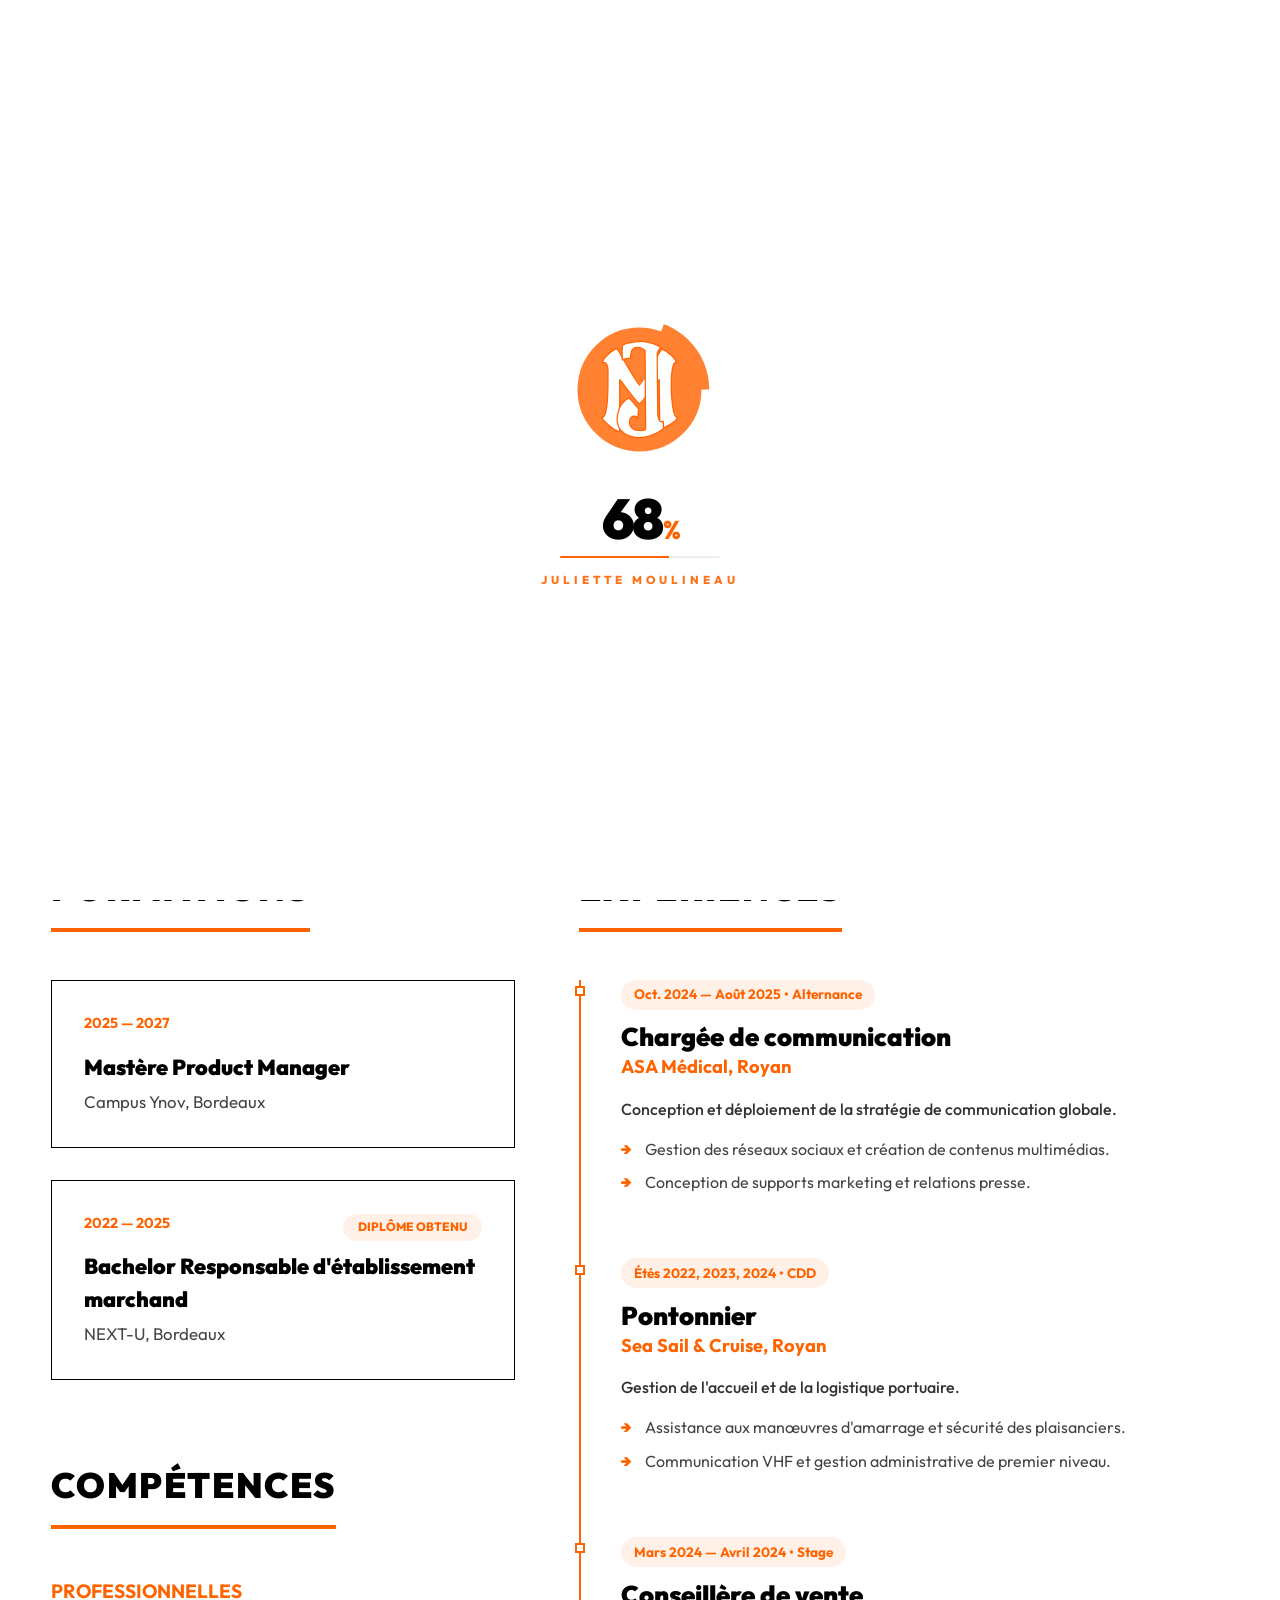
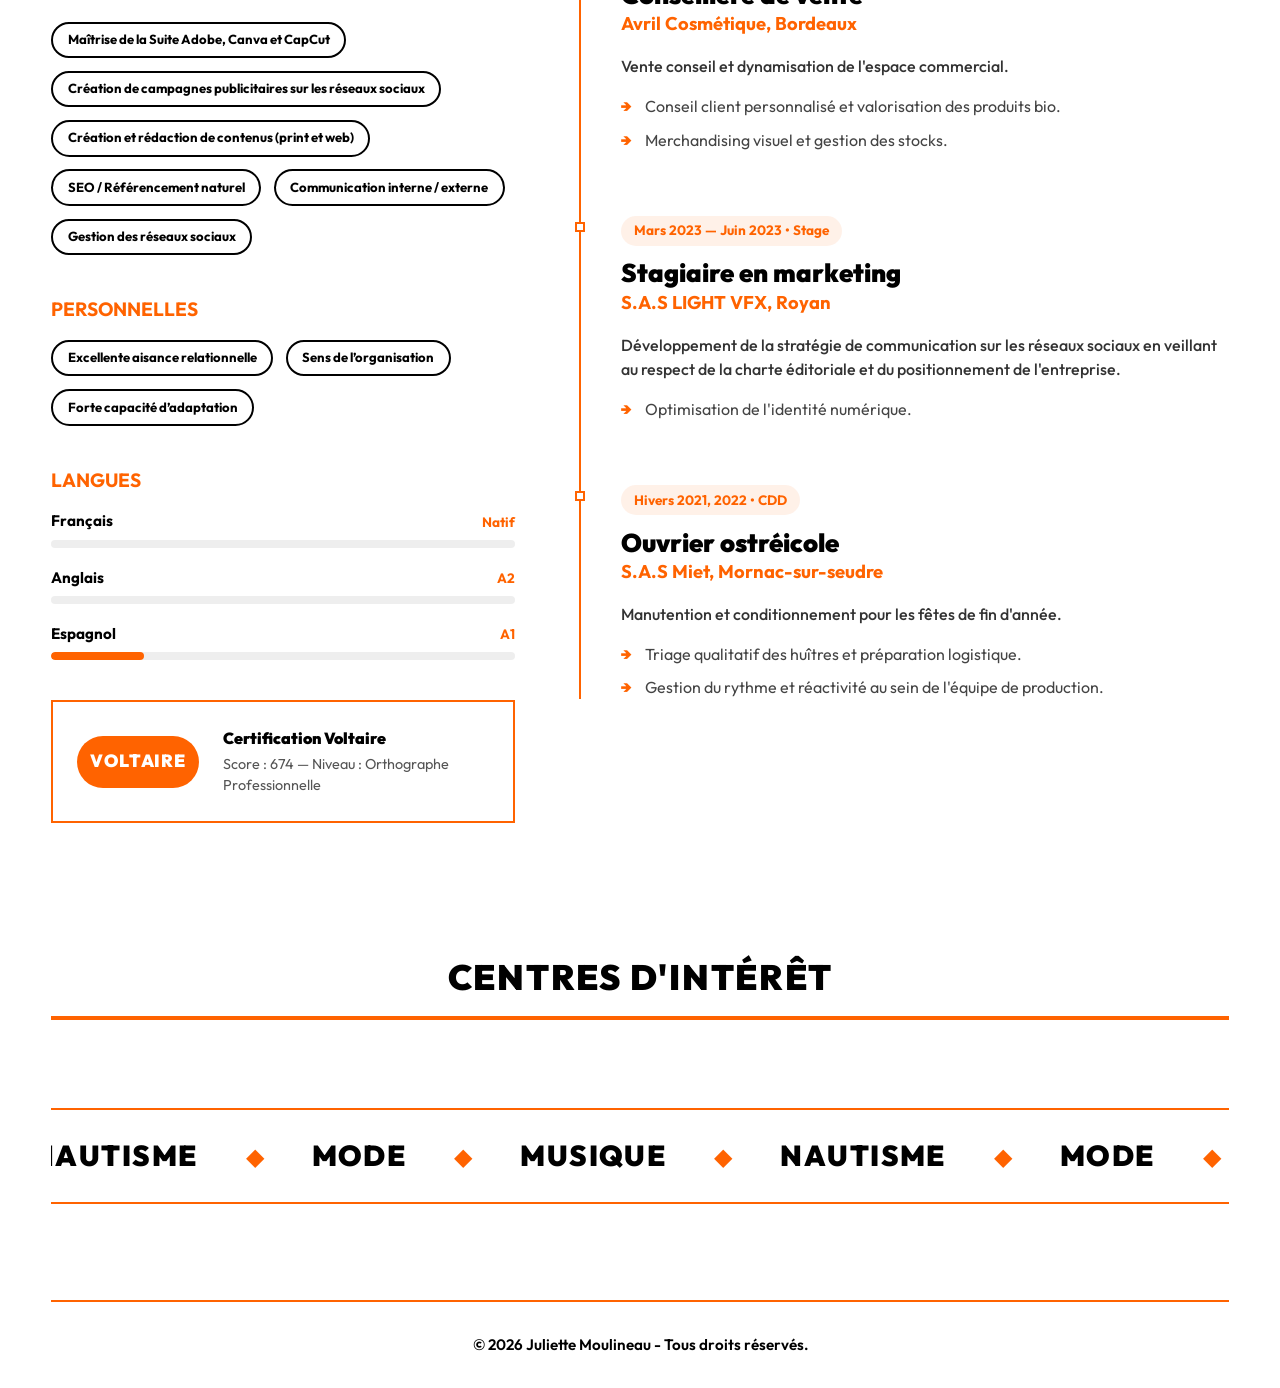
==== commit 5c3af363: "update: auto-commit from validation" ====
--- a/index.html
+++ b/index.html
@@ -74,6 +74,17 @@
                     <svg class="toggle-icon sun-icon" width="14" height="14" viewBox="0 0 24 24" fill="none" stroke="currentColor" stroke-width="2" stroke-linecap="round" stroke-linejoin="round"><circle cx="12" cy="12" r="5"></circle><line x1="12" y1="1" x2="12" y2="3"></line><line x1="12" y1="21" x2="12" y2="23"></line><line x1="4.22" y1="4.22" x2="5.64" y2="5.64"></line><line x1="18.36" y1="18.36" x2="19.78" y2="19.78"></line><line x1="1" y1="12" x2="3" y2="12"></line><line x1="21" y1="12" x2="23" y2="12"></line><line x1="4.22" y1="19.78" x2="5.64" y2="18.36"></line><line x1="18.36" y1="5.64" x2="19.78" y2="4.22"></line></svg>
                     <svg class="toggle-icon moon-icon" width="14" height="14" viewBox="0 0 24 24" fill="none" stroke="currentColor" stroke-width="2" stroke-linecap="round" stroke-linejoin="round"><path d="M21 12.79A9 9 0 1 1 11.21 3 7 7 0 0 0 21 12.79z"></path></svg>
                     <div class="toggle-thumb"></div>
+                </button>
+                <button id="mobile-burger-btn" class="mobile-burger-btn" style="display: none;" aria-label="Ouvrir le menu">
+                    <svg class="burger-icon" viewBox="0 0 24 24" width="28" height="28" stroke="currentColor" stroke-width="1.5" fill="none" stroke-linecap="round" stroke-linejoin="round">
+                        <line x1="4" y1="12" x2="20" y2="12"></line>
+                        <line x1="4" y1="6" x2="20" y2="6"></line>
+                        <line x1="4" y1="18" x2="20" y2="18"></line>
+                    </svg>
+                    <svg class="close-icon" viewBox="0 0 24 24" width="28" height="28" stroke="currentColor" stroke-width="1.5" fill="none" stroke-linecap="round" stroke-linejoin="round" style="display: none;">
+                        <line x1="18" y1="6" x2="6" y2="18"></line>
+                        <line x1="6" y1="6" x2="18" y2="18"></line>
+                    </svg>
                 </button>
             </div>
         </header>
@@ -925,6 +936,25 @@
                 }
             });
         });
+
+        // Mobile Menu Toggle
+        document.addEventListener('DOMContentLoaded', () => {
+            const mobileBurgerBtn = document.getElementById('mobile-burger-btn');
+            const mobileOnlyMenu = document.querySelector('.mobile-only-menu');
+            
+            if (mobileBurgerBtn && mobileOnlyMenu) {
+                mobileBurgerBtn.addEventListener('click', () => {
+                    document.body.classList.toggle('menu-open');
+                });
+                
+                // Fermer le menu lors du clic sur un lien
+                mobileOnlyMenu.querySelectorAll('a').forEach(link => {
+                    link.addEventListener('click', () => {
+                        document.body.classList.remove('menu-open');
+                    });
+                });
+            }
+        });
     </script>
 </body>
 </html>
--- a/index.css
+++ b/index.css
@@ -1566,36 +1566,65 @@
         display: none !important;
     }
 
-    /* Icône Menu Burger Discrète */
-    .main-header::after {
-        content: "";
-        display: block;
+    /* Afficher la zone des actions (Thème + Burger) */
+    .header-actions {
+        display: flex !important;
+        align-items: center !important;
+        gap: 15px !important;
+        background: transparent !important;
+        border: none !important;
+        position: static !important;
+        padding: 0 !important;
+        width: auto !important;
+        transform: none !important;
+        opacity: 1 !important;
+        visibility: visible !important;
+        pointer-events: auto !important;
+    }
+
+    /* Masquer LinkedIn sur mobile (il est dans le menu déroulant) */
+    .linkedin-pill {
+        display: none !important;
+    }
+
+    /* Afficher le Theme Toggle */
+    #theme-toggle {
+        display: flex !important;
+        position: relative !important;
+        top: auto !important; left: auto !important; right: auto !important; bottom: auto !important;
+        transform: none !important;
+        margin: 0 !important;
+    }
+
+    /* Nouveau Burger Bouton (JS) */
+    .mobile-burger-btn {
+        display: flex !important;
+        align-items: center;
+        justify-content: center;
+        background: transparent;
+        border: none;
+        color: var(--text-color);
         width: 44px;
         height: 44px;
         cursor: pointer;
-        /* Icône SVG 3 lignes fines */
-        background-image: url("data:image/svg+xml,%3Csvg xmlns='http://www.w3.org/2000/svg' viewBox='0 0 24 24' fill='none' stroke='%23333333' stroke-width='1.5' stroke-linecap='round' stroke-linejoin='round'%3E%3Cline x1='4' y1='12' x2='20' y2='12'/%3E%3Cline x1='4' y1='6' x2='20' y2='6'/%3E%3Cline x1='4' y1='18' x2='20' y2='18'/%3E%3C/svg%3E");
-        background-size: 24px 24px;
-        background-position: center;
-        background-repeat: no-repeat;
-        border: none;
-        position: relative;
         z-index: 10001;
+        padding: 0;
+    }
+    .mobile-burger-btn svg {
         transition: transform 0.3s ease;
     }
-    .dark-theme .main-header::after {
-        background-image: url("data:image/svg+xml,%3Csvg xmlns='http://www.w3.org/2000/svg' viewBox='0 0 24 24' fill='none' stroke='%23ffffff' stroke-width='1.5' stroke-linecap='round' stroke-linejoin='round'%3E%3Cline x1='4' y1='12' x2='20' y2='12'/%3E%3Cline x1='4' y1='6' x2='20' y2='6'/%3E%3Cline x1='4' y1='18' x2='20' y2='18'/%3E%3C/svg%3E");
-    }
-
-    /* Transformer le burger en croix quand l'overlay est ouvert */
-    .main-header:focus-within::after,
-    .main-header:hover::after {
-        background-image: url("data:image/svg+xml,%3Csvg xmlns='http://www.w3.org/2000/svg' viewBox='0 0 24 24' fill='none' stroke='%23333333' stroke-width='1.5' stroke-linecap='round' stroke-linejoin='round'%3E%3Cline x1='18' y1='6' x2='6' y2='18'/%3E%3Cline x1='6' y1='6' x2='18' y2='18'/%3E%3C/svg%3E");
-        transform: rotate(90deg);
-    }
-    .dark-theme .main-header:focus-within::after,
-    .dark-theme .main-header:hover::after {
-        background-image: url("data:image/svg+xml,%3Csvg xmlns='http://www.w3.org/2000/svg' viewBox='0 0 24 24' fill='none' stroke='%23ffffff' stroke-width='1.5' stroke-linecap='round' stroke-linejoin='round'%3E%3Cline x1='18' y1='6' x2='6' y2='18'/%3E%3Cline x1='6' y1='6' x2='18' y2='18'/%3E%3C/svg%3E");
+
+    /* Supprimer l'ancien faux burger CSS */
+    .main-header::after {
+        display: none !important;
+    }
+
+    /* Animation Croix selon la classe body.menu-open */
+    body.menu-open .mobile-burger-btn .burger-icon {
+        display: none !important;
+    }
+    body.menu-open .mobile-burger-btn .close-icon {
+        display: block !important;
     }
 
     /* ----------------------------------------------------
@@ -1618,9 +1647,8 @@
         transition: opacity 0.4s ease, visibility 0.4s;
     }
     
-    .main-header:hover ~ .mobile-only-menu,
-    .main-header:focus-within ~ .mobile-only-menu,
-    .mobile-only-menu:hover {
+    /* Ouverture gérée par la classe body.menu-open via JS */
+    body.menu-open .mobile-only-menu {
         opacity: 1;
         visibility: visible;
         pointer-events: auto;
@@ -1645,14 +1673,13 @@
         transition: opacity 0.4s ease, transform 0.4s ease;
     }
     
-    .main-header:hover ~ .mobile-only-menu .mobile-nav-link,
-    .mobile-only-menu:hover .mobile-nav-link {
+    body.menu-open .mobile-only-menu .mobile-nav-link {
         opacity: 1;
         transform: translateY(0);
     }
-    .main-header:hover ~ .mobile-only-menu .mobile-nav-link:nth-child(1) { transition-delay: 0.1s; }
-    .main-header:hover ~ .mobile-only-menu .mobile-nav-link:nth-child(2) { transition-delay: 0.15s; }
-    .main-header:hover ~ .mobile-only-menu .mobile-nav-link:nth-child(3) { transition-delay: 0.2s; }
+    body.menu-open .mobile-only-menu .mobile-nav-link:nth-child(1) { transition-delay: 0.1s; }
+    body.menu-open .mobile-only-menu .mobile-nav-link:nth-child(2) { transition-delay: 0.15s; }
+    body.menu-open .mobile-only-menu .mobile-nav-link:nth-child(3) { transition-delay: 0.2s; }
 
     .mobile-menu-contact {
         display: flex;
@@ -1666,8 +1693,7 @@
         transform: translateY(20px);
         transition: opacity 0.4s ease 0.3s, transform 0.4s ease 0.3s;
     }
-    .main-header:hover ~ .mobile-only-menu .mobile-menu-contact,
-    .mobile-only-menu:hover .mobile-menu-contact {
+    body.menu-open .mobile-only-menu .mobile-menu-contact {
         opacity: 1;
         transform: translateY(0);
     }
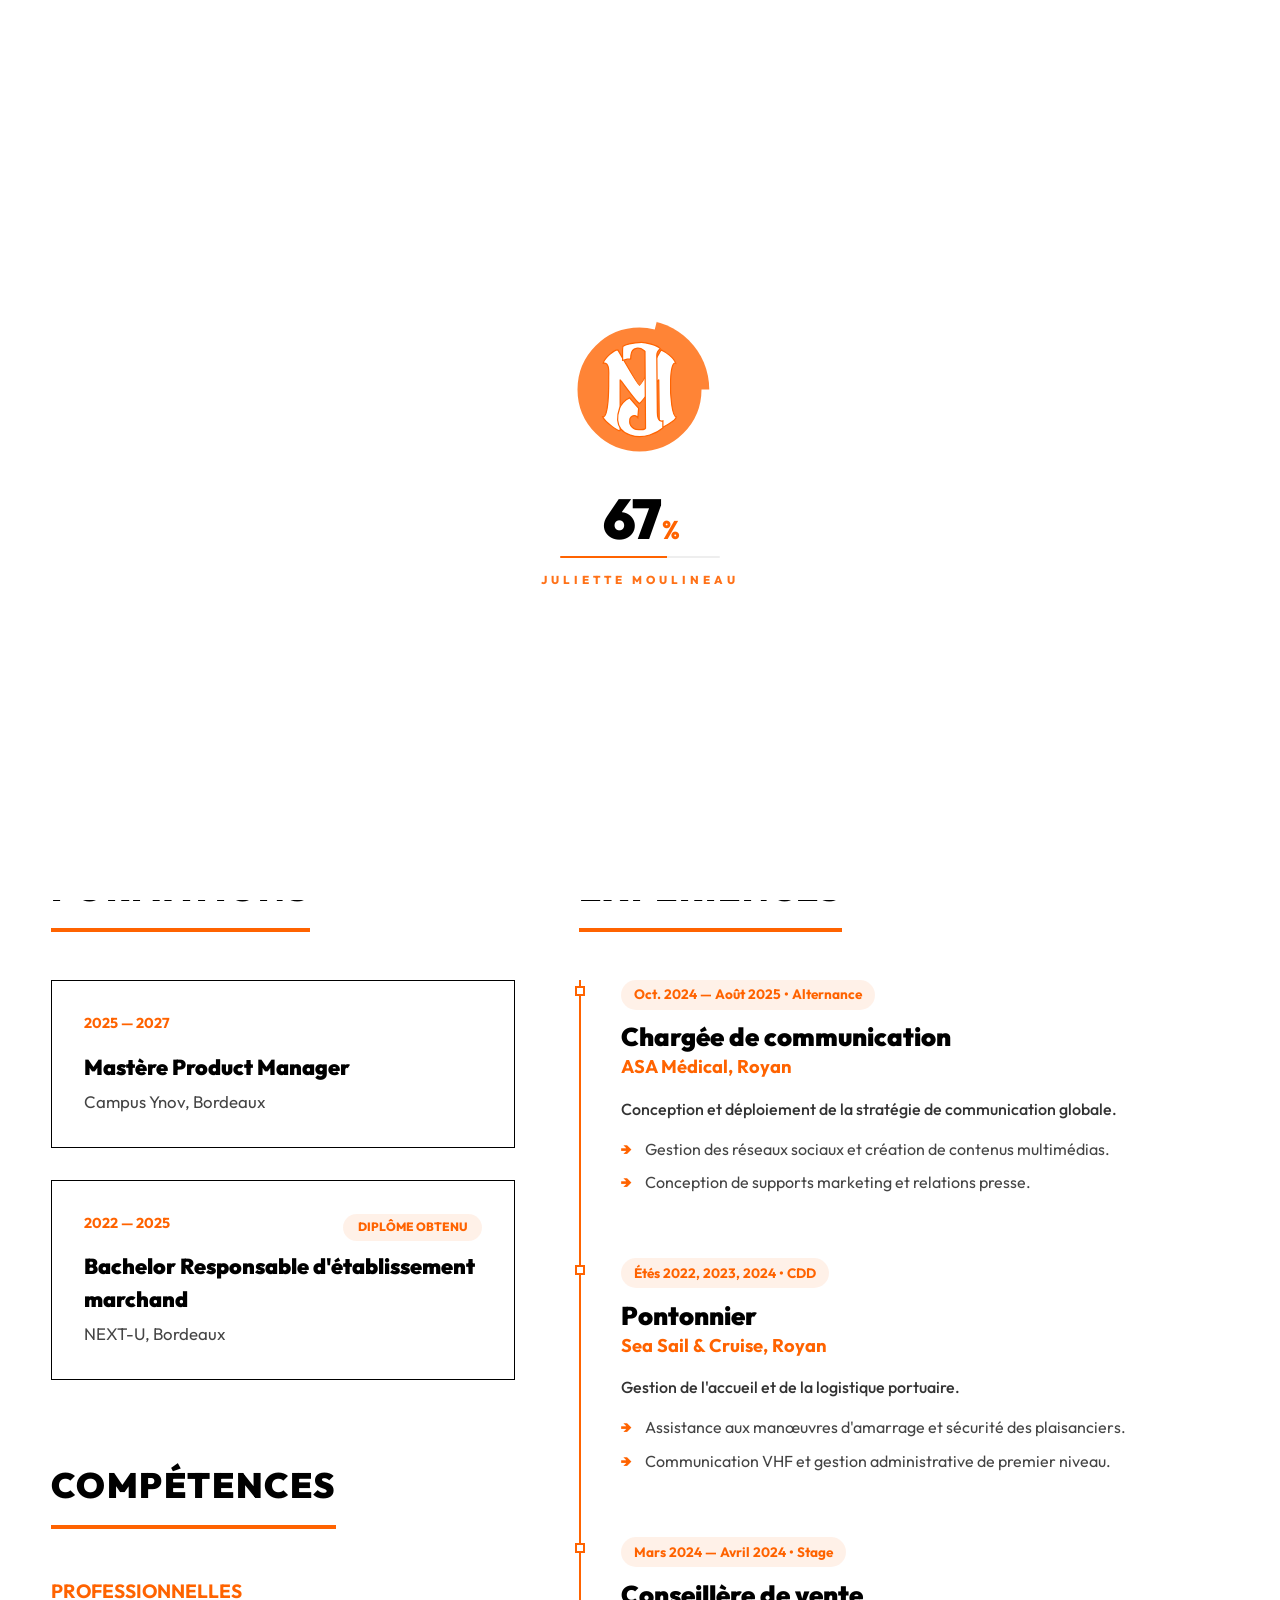
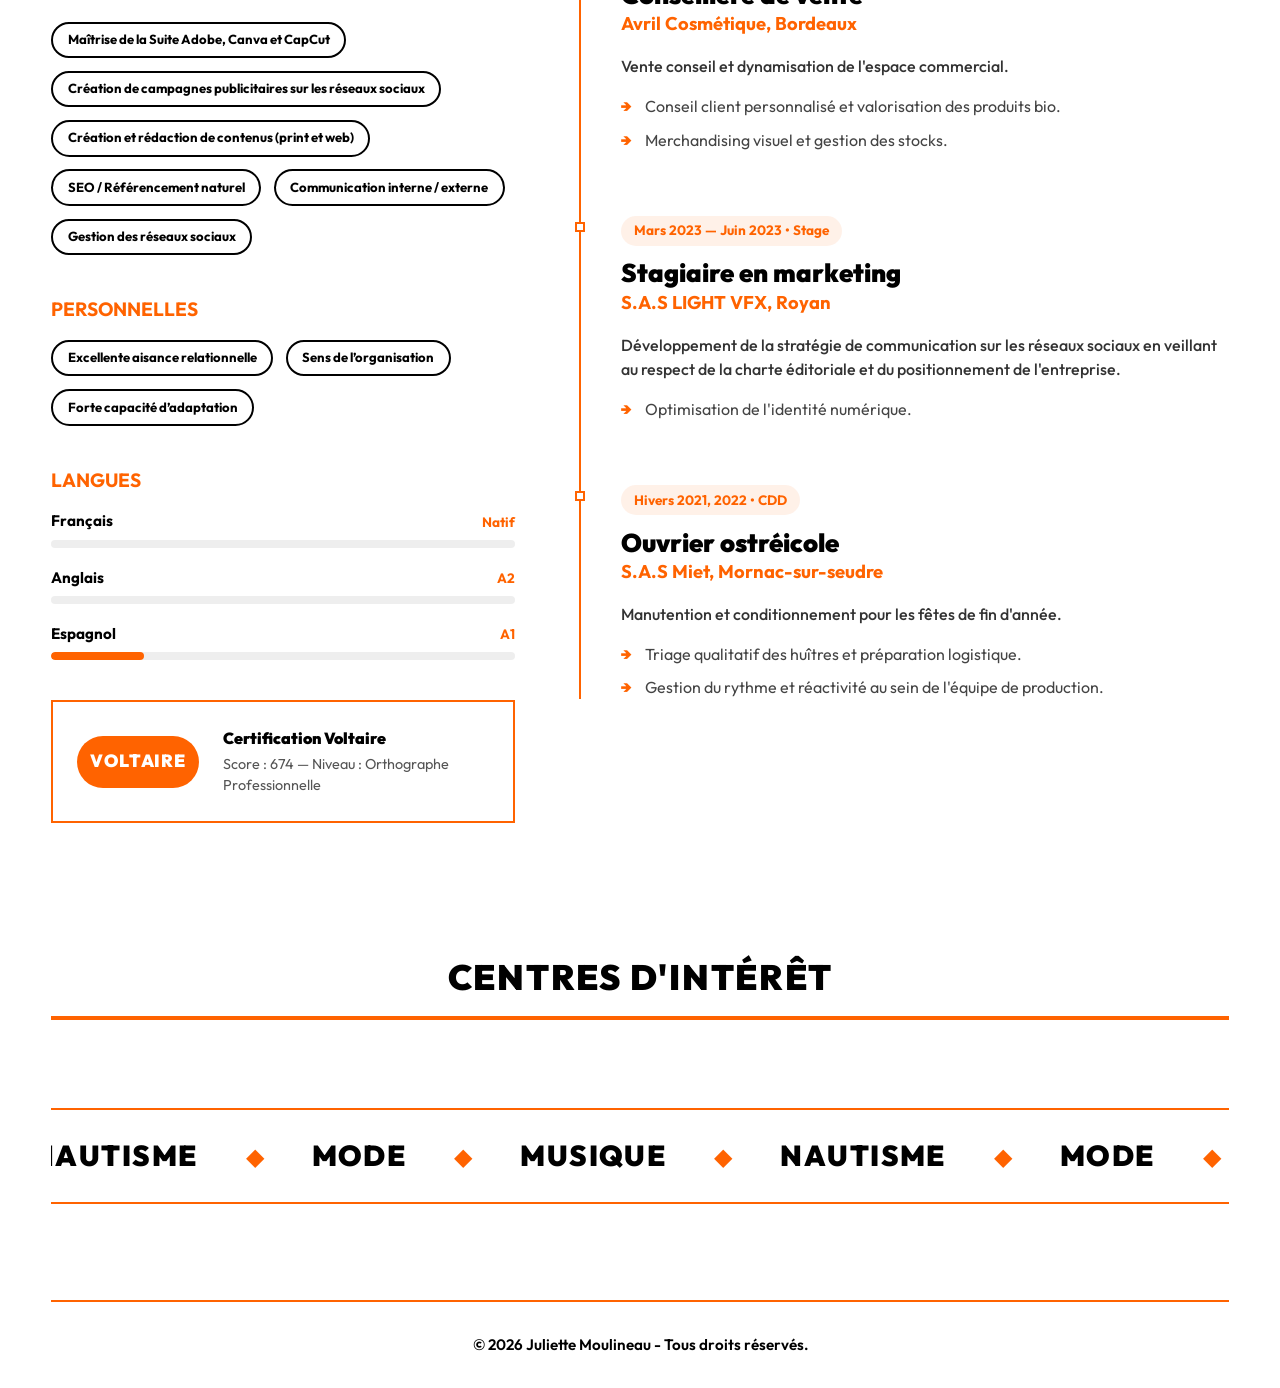
==== commit 73c1ea91: "update: auto-commit from validation" ====
--- a/index.html
+++ b/index.html
@@ -97,10 +97,13 @@
                 <a href="#competences" class="mobile-nav-link">Compétences</a>
                 <a href="#experiences" class="mobile-nav-link">Expériences</a>
             </div>
-            <div class="mobile-menu-contact">
-                <a href="mailto:juliette.moulineau@gmail.com" class="mobile-contact-link">juliette.moulineau@gmail.com</a>
-                <a href="https://www.linkedin.com/in/juliette-moulineau/" target="_blank" rel="noopener noreferrer" class="mobile-contact-link">Profil LinkedIn</a>
-                <a href="tel:0683633006" class="mobile-contact-link call-btn">M'appeler</a>
+            <div class="mobile-menu-contact-wrapper">
+                <h2 class="mobile-contact-title">Contact</h2>
+                <div class="mobile-menu-contact">
+                    <a href="mailto:juliette.moulineau@gmail.com" class="mobile-contact-link">juliette.moulineau@gmail.com</a>
+                    <a href="https://www.linkedin.com/in/juliette-moulineau/" target="_blank" rel="noopener noreferrer" class="mobile-contact-link">Profil LinkedIn</a>
+                    <a href="tel:0683633006" class="mobile-contact-link call-btn">M'appeler</a>
+                </div>
             </div>
         </div>
 
--- a/index.css
+++ b/index.css
@@ -1587,12 +1587,13 @@
         display: none !important;
     }
 
-    /* Afficher le Theme Toggle */
+    /* Afficher le Theme Toggle, centré dans le header */
     #theme-toggle {
         display: flex !important;
-        position: relative !important;
-        top: auto !important; left: auto !important; right: auto !important; bottom: auto !important;
-        transform: none !important;
+        position: absolute !important;
+        left: 50% !important;
+        top: 50% !important;
+        transform: translate(-50%, -50%) !important;
         margin: 0 !important;
     }
 
@@ -1681,28 +1682,42 @@
     body.menu-open .mobile-only-menu .mobile-nav-link:nth-child(2) { transition-delay: 0.15s; }
     body.menu-open .mobile-only-menu .mobile-nav-link:nth-child(3) { transition-delay: 0.2s; }
 
+    .mobile-menu-contact-wrapper {
+        display: flex;
+        flex-direction: column;
+        align-items: center;
+        width: 100%;
+        opacity: 0;
+        transform: translateY(20px);
+        transition: opacity 0.4s ease 0.3s, transform 0.4s ease 0.3s;
+        border-top: 1px solid rgba(128,128,128,0.2);
+        padding-top: 2rem;
+    }
+    body.menu-open .mobile-only-menu .mobile-menu-contact-wrapper {
+        opacity: 1;
+        transform: translateY(0);
+    }
+
+    .mobile-contact-title {
+        font-size: 1.8rem;
+        font-weight: 700;
+        color: var(--text-color);
+        margin-bottom: 2rem;
+        letter-spacing: 1px;
+    }
+
     .mobile-menu-contact {
         display: flex;
         flex-direction: column;
         align-items: center;
-        gap: 1.5rem;
-        width: 80%;
-        border-top: 1px solid rgba(128,128,128,0.2);
-        padding-top: 2rem;
-        opacity: 0;
-        transform: translateY(20px);
-        transition: opacity 0.4s ease 0.3s, transform 0.4s ease 0.3s;
-    }
-    body.menu-open .mobile-only-menu .mobile-menu-contact {
-        opacity: 1;
-        transform: translateY(0);
+        gap: 2rem;
+        width: 100%;
     }
 
     .mobile-contact-link {
-        font-size: 1.1rem;
+        font-size: 1.2rem;
         color: var(--text-muted);
         text-decoration: none;
-        padding: 0.5rem;
         transition: color 0.3s ease;
     }
     .mobile-contact-link:hover {
@@ -1711,16 +1726,24 @@
 
     .call-btn {
         margin-top: 1rem;
-        background: var(--text-color);
-        color: var(--bg-color);
-        padding: 1rem 3rem;
+        background: #FF7F00 !important; /* Orange vif */
+        color: #ffffff !important;
+        padding: 1.2rem 3.5rem;
         border-radius: 50px;
-        font-weight: 500;
-        font-size: 1.2rem;
+        font-weight: 700;
+        font-size: 1.3rem;
+        box-shadow: 0 4px 15px rgba(255, 127, 0, 0.4);
+        border: none;
+        text-align: center;
+        text-transform: uppercase;
+        letter-spacing: 1px;
+        transition: transform 0.2s ease, box-shadow 0.2s ease;
     }
     .call-btn:hover {
-        color: var(--bg-color);
-        opacity: 0.9;
+        transform: scale(1.05);
+        box-shadow: 0 6px 20px rgba(255, 127, 0, 0.6);
+        color: #ffffff !important;
+        opacity: 1;
     }
 
     /* Ergonomie Tactile Mobile globale */
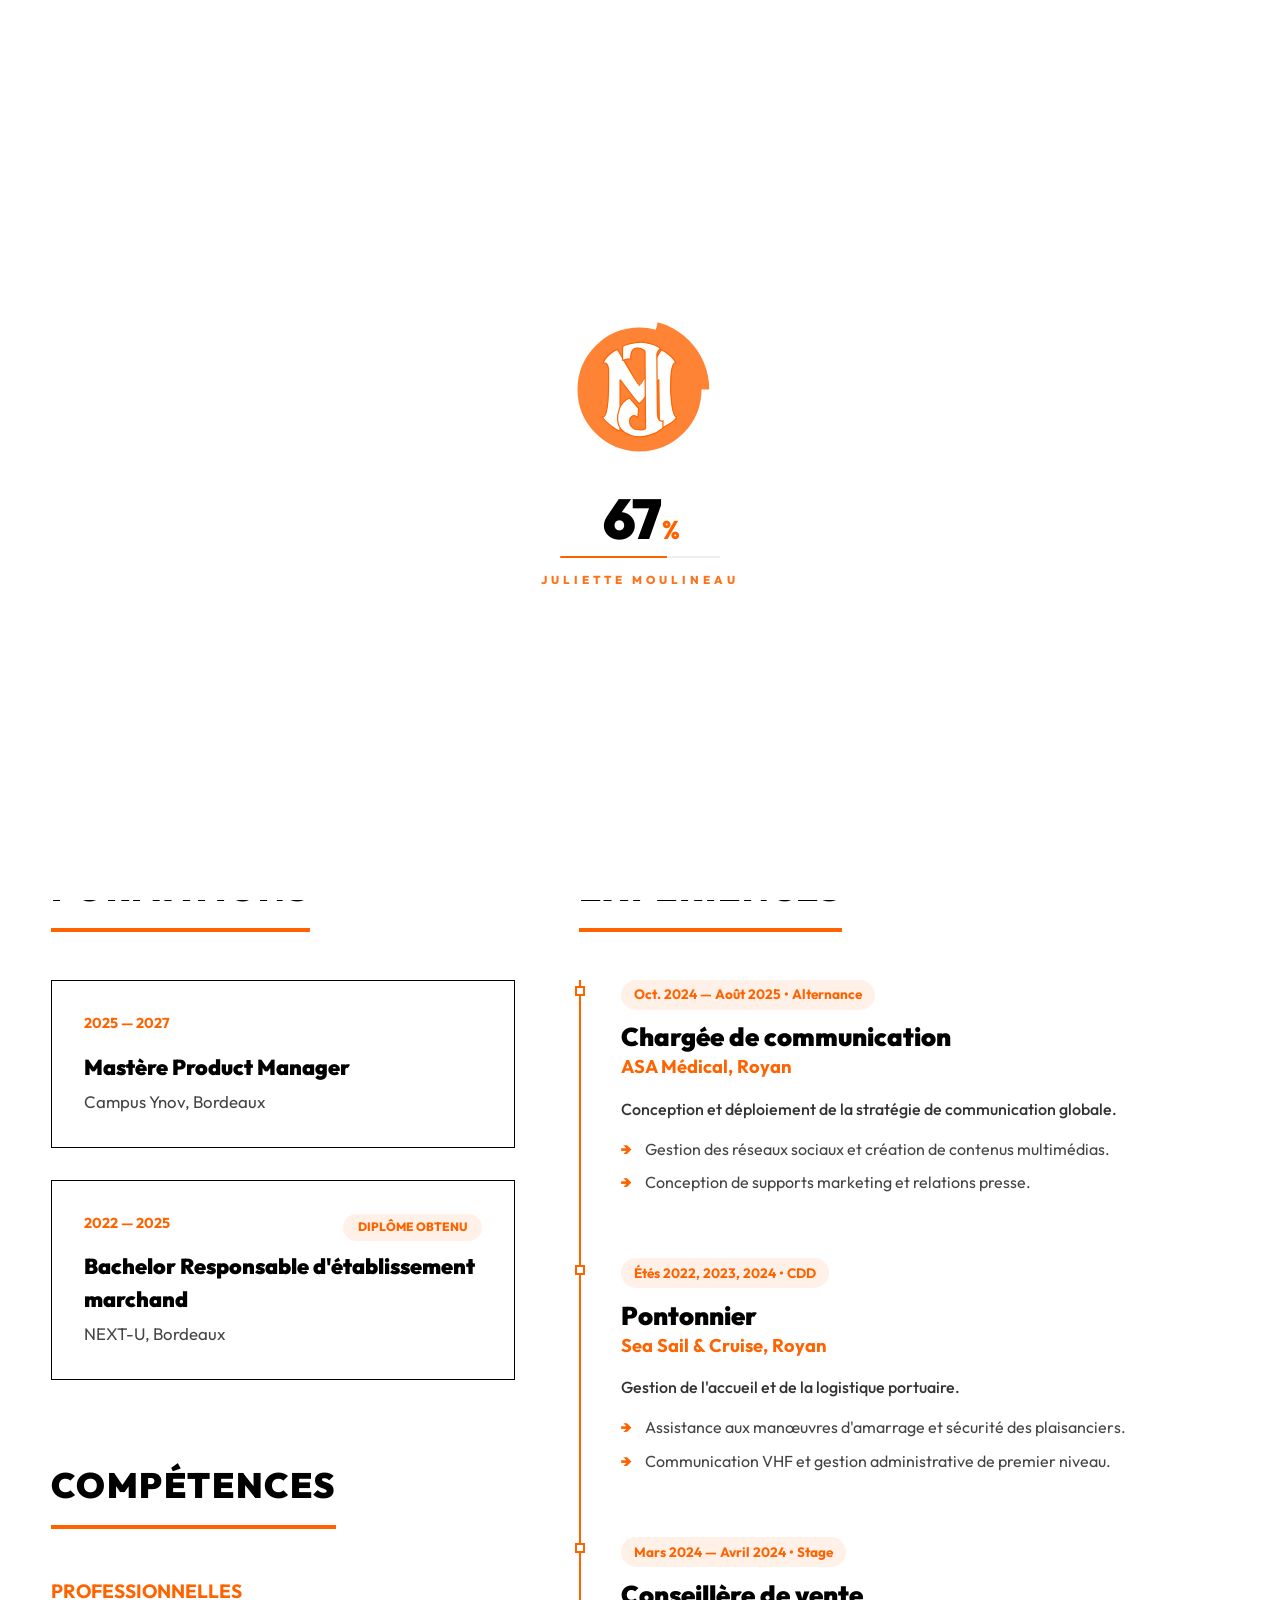
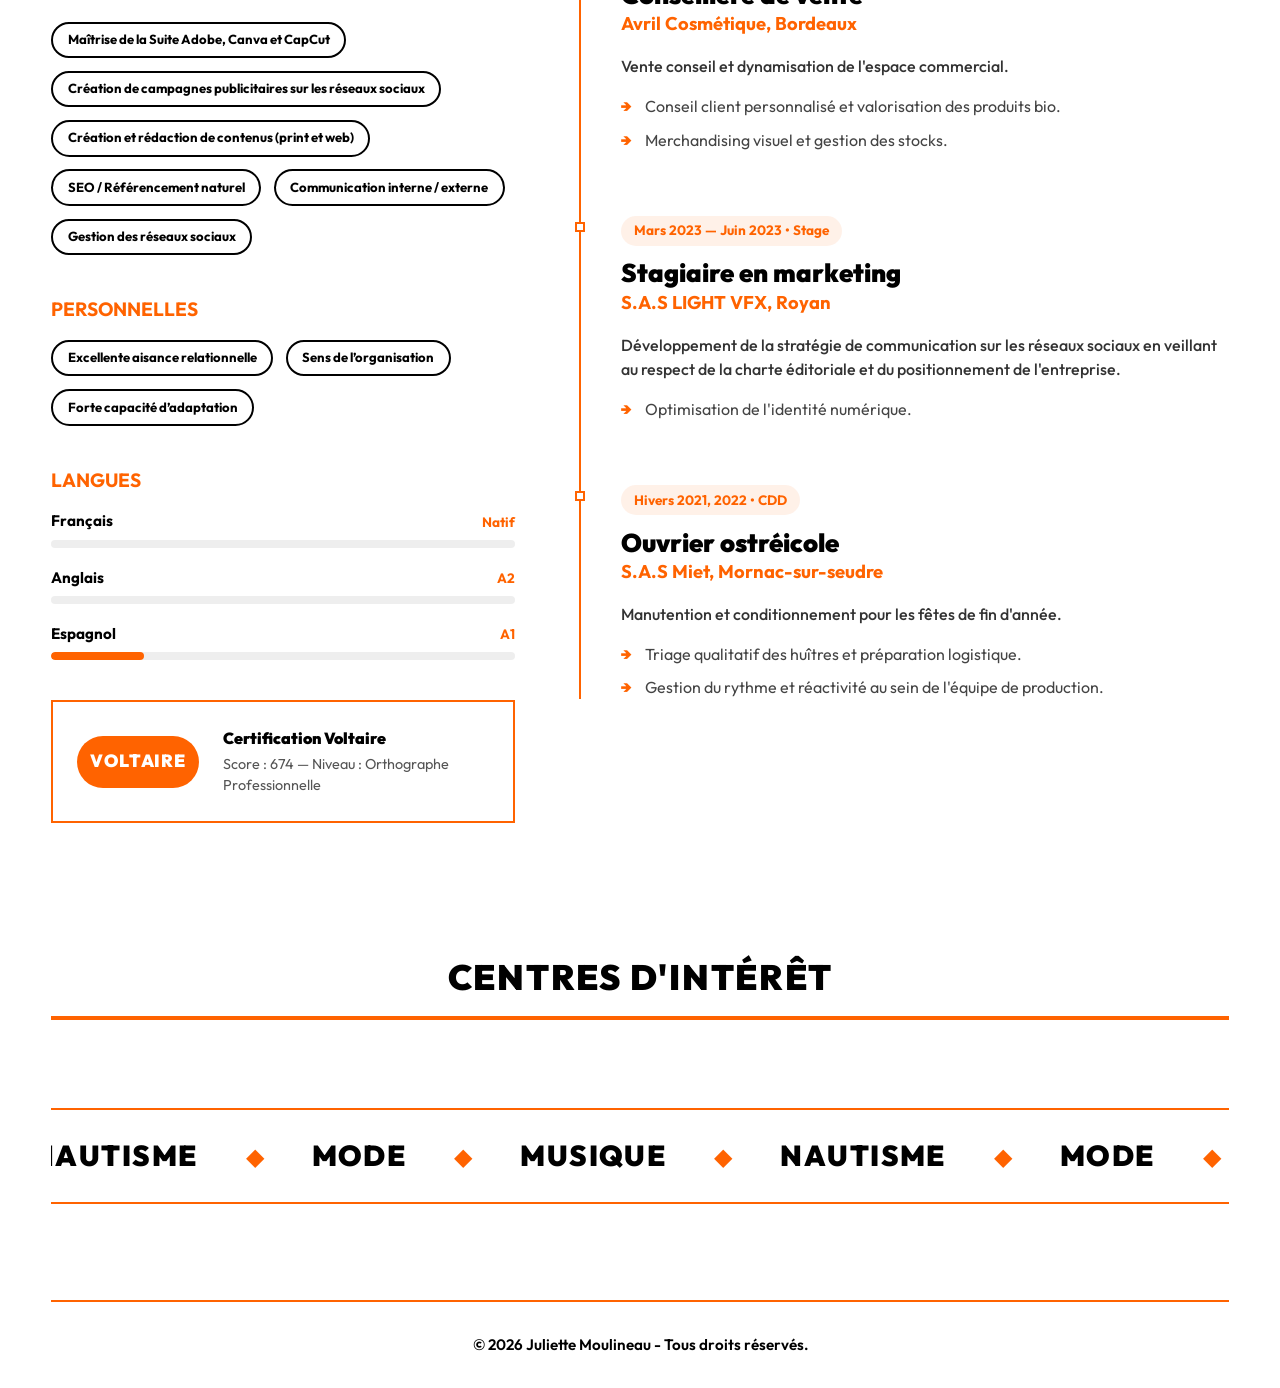
==== commit 9ea94c7e: "update: auto-commit from validation" ====
--- a/index.html
+++ b/index.html
@@ -5,7 +5,7 @@
     <meta name="viewport" content="width=device-width, initial-scale=1.0">
     <title>Juliette Moulineau — Portfolio</title>
     <link rel="icon" type="image/svg+xml" href="logo.svg">
-    <link rel="stylesheet" href="index.css">
+    <link rel="stylesheet" href="main-styles.css?v=1">
 </head>
 <body>
     <script>
@@ -102,7 +102,7 @@
                 <div class="mobile-menu-contact">
                     <a href="mailto:juliette.moulineau@gmail.com" class="mobile-contact-link">juliette.moulineau@gmail.com</a>
                     <a href="https://www.linkedin.com/in/juliette-moulineau/" target="_blank" rel="noopener noreferrer" class="mobile-contact-link">Profil LinkedIn</a>
-                    <a href="tel:0683633006" class="mobile-contact-link call-btn">M'appeler</a>
+                    <a href="tel:0683633006" class="mobile-contact-link call-btn">TÉLÉPHONE</a>
                 </div>
             </div>
         </div>
--- a/main-styles.css
+++ b/main-styles.css
@@ -0,0 +1,1876 @@
+@import url('https://fonts.googleapis.com/css2?family=Outfit:wght@300;400;500;700;900&display=swap');
+
+html {
+    scroll-behavior: smooth;
+}
+
+:root {
+    --orange-signature: #FF6300;
+    --white: #FFFFFF;
+    --black: #000000;
+    --font: 'Outfit', sans-serif;
+    --ease: cubic-bezier(0.4, 0, 0.2, 1);
+    --dur: 0.2s;
+
+    /* Semantic Theme Variables */
+    --bg-color: #FFFFFF;
+    --text-color: #000000;
+    --card-bg: #FFFFFF;
+    --card-border: #000000;
+    
+    --text-muted: #666666;
+    --text-desc: #333333;
+    --text-desc-light: #444444;
+    --voltaire-desc: #555555;
+    --lang-track: #EEEEEE;
+    --badge-bg: rgba(255, 99, 0, 0.09);
+    --cursor-border: #000000;
+    --pointer-color: #000000;
+}
+
+.dark-theme {
+    --bg-color: #121212;
+    --text-color: #E0E0E0;
+    --card-bg: #1E1E1E;
+    --card-border: #333333;
+
+    --text-muted: #A0A0A0;
+    --text-desc: #CCCCCC;
+    --text-desc-light: #BBBBBB;
+    --voltaire-desc: #AAAAAA;
+    --lang-track: #333333;
+    --badge-bg: rgba(255, 99, 0, 0.15);
+    --cursor-border: #ffffff;
+    --pointer-color: #ffffff;
+}
+
+/* Selection Colors matching DA */
+::selection {
+    background-color: var(--orange-signature);
+    color: var(--white);
+}
+::-moz-selection {
+    background-color: var(--orange-signature);
+    color: var(--white);
+}
+
+/* Custom Scrollbar matching DA */
+::-webkit-scrollbar {
+    width: 10px;
+    height: 10px;
+}
+
+::-webkit-scrollbar-track {
+    background: var(--bg-color);
+}
+
+::-webkit-scrollbar-thumb {
+    background-color: var(--orange-signature);
+    border-radius: 10px;
+    border: 2px solid var(--bg-color);
+    transition: background-color 0.3s ease;
+}
+
+::-webkit-scrollbar-thumb:hover {
+    background-color: var(--text-color);
+}
+
+/* Firefox scrollbar support */
+* {
+    scrollbar-width: thin;
+    scrollbar-color: var(--orange-signature) var(--bg-color);
+}
+
+/* Base Reset */
+* {
+    box-sizing: border-box;
+    margin: 0;
+    padding: 0;
+}
+
+body {
+    background-color: var(--bg-color);
+    color: var(--text-color);
+    transition: background-color 0.6s ease, color 0.3s ease;
+    font-family: var(--font);
+    overflow-x: hidden;
+    line-height: 1.5;
+    position: relative;
+}
+
+body::before {
+    content: '';
+    position: absolute;
+    top: 0;
+    left: 0;
+    width: 100%;
+    height: 50vh;
+    background-color: var(--bg-color);
+    -webkit-mask-image: linear-gradient(to bottom, black 0%, transparent 100%);
+    mask-image: linear-gradient(to bottom, black 0%, transparent 100%);
+    transition: background-color 0.15s ease;
+    z-index: -1;
+    pointer-events: none;
+}
+
+/* Layout Wrapper */
+.layout-wrapper {
+    max-width: 1400px;
+    margin: 0 auto;
+    padding: 2rem clamp(1.5rem, 4vw, 4rem);
+}
+
+/* Main Header */
+.main-header {
+    display: flex;
+    align-items: center;
+    justify-content: space-between;
+    padding-bottom: 3rem;
+    border-bottom: 2px solid var(--orange-signature);
+    margin-bottom: 4rem;
+    flex-wrap: wrap;
+    gap: 2rem;
+}
+
+.header-logo {
+    width: 80px;
+    height: 80px;
+    display: flex;
+    align-items: center;
+    justify-content: center;
+    cursor: pointer;
+}
+
+#header-logo-lottie {
+    width: 80px;
+    height: 80px;
+}
+
+#header-logo-lottie svg {
+    display: block;
+}
+
+.header-contact-modern {
+    display: flex;
+    justify-content: center;
+    align-items: center;
+    flex-wrap: wrap;
+    gap: 0.8rem;
+    flex: 1;
+    padding: 0 1rem;
+}
+
+.contact-badge {
+    display: flex;
+    align-items: center;
+    gap: 0.6rem;
+    font-size: 0.82rem;
+    font-weight: 700;
+    color: var(--text-color);
+    background-color: var(--card-bg);
+    border: 1px solid var(--card-border);
+    padding: 0.5rem 1rem;
+    border-radius: 50px;
+    text-decoration: none;
+    transition: all 0.3s ease;
+    box-shadow: 0 2px 8px rgba(0,0,0,0.03);
+}
+
+a.contact-badge:hover {
+    background-color: #000000;
+    color: #FFFFFF;
+    border-color: #000000;
+    transform: translateY(-2px);
+    box-shadow: 0 4px 12px rgba(0,0,0,0.1);
+}
+
+.dark-theme a.contact-badge:hover {
+    background-color: #FFFFFF;
+    color: #000000;
+    border-color: #FFFFFF;
+}
+
+div.contact-badge {
+    cursor: default;
+}
+
+.badge-permit {
+    background-color: var(--badge-bg);
+    color: var(--orange-signature);
+    border-color: transparent;
+    font-weight: 800;
+}
+
+.badge-permit svg {
+    stroke: var(--orange-signature);
+}
+
+.header-actions {
+    display: flex;
+    align-items: center;
+    gap: 1.2rem;
+}
+
+/* LinkedIn Header Pill */
+.linkedin-pill {
+    background-color: var(--orange-signature);
+    color: var(--white);
+    text-decoration: none;
+    font-weight: 700;
+    padding: 0.6rem 1.4rem;
+    display: inline-block;
+    border-radius: 50px;
+    transition: background-color var(--dur) var(--ease),
+                transform var(--dur) var(--ease);
+    cursor: pointer;
+}
+
+.linkedin-pill span,
+.linkedin-pill * {
+    pointer-events: none;
+}
+
+.linkedin-pill:hover {
+    background-color: #000000;
+    color: #FFFFFF;
+    transform: translateY(-2px);
+}
+
+.dark-theme .linkedin-pill:hover {
+    background-color: #FFFFFF;
+    color: #000000;
+}
+
+/* Hero Section */
+.hero-section {
+    min-height: 60vh;
+    display: flex;
+    flex-direction: column;
+    justify-content: center;
+    align-items: flex-start;
+    margin: 0 auto 6rem auto;
+    max-width: 1200px;
+    width: 100%;
+    position: relative;
+}
+
+.hero-content-wrapper {
+    display: flex;
+    justify-content: flex-start;
+    align-items: center;
+    gap: clamp(2rem, 4vw, 4rem);
+    width: 100%;
+}
+
+.hero-text-container {
+    max-width: 100%;
+}
+
+.hero-bio {
+    max-width: 380px;
+    border-left: 2px solid var(--orange-signature);
+    padding-left: 1.5rem;
+}
+
+.hero-bio p {
+    font-size: clamp(1.1rem, 1.3vw, 1.25rem);
+    font-weight: 300;
+    line-height: 1.6;
+    color: var(--text-desc);
+    transition: color var(--dur) var(--ease), transform var(--dur) var(--ease);
+    will-change: color, transform;
+    cursor: default;
+}
+
+.hero-bio p:hover {
+    color: var(--text-color);
+    transform: translateX(4px);
+}
+
+.hero-title {
+    font-size: clamp(3rem, 7.5vw, 5.8rem);
+    font-weight: 900;
+    line-height: 0.9;
+    letter-spacing: -0.04em;
+    display: flex;
+    flex-direction: column;
+}
+
+.hero-title .firstname {
+    color: var(--text-color);
+}
+
+.hero-title .lastname {
+    color: var(--orange-signature);
+    position: relative;
+}
+
+.hero-subtitle {
+    font-size: clamp(1rem, 2vw, 1.45rem);
+    font-weight: 500;
+    margin-top: 1.5rem;
+    color: var(--text-color);
+}
+
+.hero-subtitle span {
+    display: inline-block;
+}
+
+.subtitle-separator {
+    color: var(--orange-signature);
+    margin: 0 0.6rem;
+    font-weight: 900;
+}
+
+.hero-actions {
+    margin-top: 3rem;
+}
+
+/* CTA Button */
+.cta-button {
+    display: flex;
+    align-items: center;
+    gap: 0.8rem;
+    background-color: var(--orange-signature);
+    color: var(--white);
+    padding: 0.7rem 1.6rem;
+    text-decoration: none;
+    font-size: 0.9rem;
+    font-weight: 900;
+    letter-spacing: 0.05em;
+    border-radius: 50px;
+    transition: background-color var(--dur) var(--ease),
+                transform var(--dur) var(--ease);
+    cursor: pointer;
+}
+
+.cta-button span,
+.cta-button svg {
+    pointer-events: none;
+}
+
+.cta-button svg {
+    transition: transform var(--dur) var(--ease);
+}
+
+.cta-button:hover {
+    background-color: #000000;
+    color: #FFFFFF;
+    transform: translateY(-3px);
+}
+
+.dark-theme .cta-button:hover {
+    background-color: #FFFFFF;
+    color: #000000;
+}
+
+.cta-button:hover svg {
+    transform: translateX(5px);
+}
+
+/* Main Grid Layout */
+.main-grid {
+    display: grid;
+    grid-template-columns: 1fr 1.4fr;
+    gap: clamp(2rem, 5vw, 6rem);
+    align-items: start;
+    margin: 0 auto 8rem auto;
+    max-width: 1200px;
+    width: 100%;
+}
+
+.side-panel {
+    display: flex;
+    flex-direction: column;
+    gap: 5rem;
+}
+
+.primary-panel {
+    display: flex;
+    flex-direction: column;
+}
+
+/* Section Title */
+.section-title {
+    font-size: 2.2rem;
+    font-weight: 900;
+    color: var(--text-color);
+    letter-spacing: 0.05em;
+    border-bottom: 4px solid var(--orange-signature);
+    padding-bottom: 0.8rem;
+    margin-bottom: 3rem;
+    display: inline-block;
+}
+
+/* Formations Section */
+.formations-grid {
+    display: flex;
+    flex-direction: column;
+    gap: 2rem;
+    contain: layout style;
+}
+
+.formation-card {
+    position: relative;
+    padding: 2rem;
+    background-color: var(--card-bg);
+    border: 1px solid var(--card-border);
+    transition: background-color 0.3s ease,
+                border-color 0.3s ease,
+                opacity 0.4s var(--ease),
+                transform 0.4s var(--ease);
+    opacity: 0;
+    transform: translateY(20px);
+    cursor: pointer;
+    pointer-events: none;
+}
+
+.formation-card.visible {
+    opacity: 1;
+    transform: translateY(0);
+    pointer-events: auto;
+}
+
+.formation-card.visible:hover {
+    border-color: var(--orange-signature);
+    transform: translateZ(0) scale(1.01);
+}
+
+/* Custom exit directions to prevent infinite layout shift jumping */
+.timeline-item.exit-bottom,
+.formation-card.exit-bottom {
+    transform: translateY(20px);
+}
+
+.timeline-item.exit-top,
+.formation-card.exit-top {
+    transform: translateY(-20px);
+}
+
+.dark-theme .formation-card {
+    background-color: transparent;
+    border-color: var(--white);
+}
+
+.formation-years {
+    font-size: 0.9rem;
+    font-weight: 700;
+    color: var(--orange-signature);
+    display: block;
+    margin-bottom: 0.5rem;
+}
+
+.formation-title {
+    font-size: 1.35rem;
+    font-weight: 900;
+    margin-bottom: 0.4rem;
+}
+
+.formation-institution {
+    font-size: 1.05rem;
+    color: var(--text-desc-light);
+}
+
+.formation-header {
+    display: flex;
+    align-items: center;
+    justify-content: space-between;
+    margin-bottom: 0.5rem;
+}
+
+.formation-badge-inline {
+    background-color: var(--badge-bg);
+    color: var(--orange-signature);
+    font-size: 0.75rem;
+    font-weight: 800;
+    padding: 0.3rem 0.9rem;
+    text-transform: uppercase;
+    border-radius: 50px;
+}
+
+/* Compétences Section */
+.skills-wrapper {
+    display: flex;
+    flex-direction: column;
+    gap: 2.5rem;
+}
+
+.skills-block {
+    display: flex;
+    flex-direction: column;
+    gap: 1rem;
+}
+
+.skills-sub-title {
+    font-size: 1.2rem;
+    font-weight: 700;
+    color: var(--orange-signature);
+    text-transform: uppercase;
+}
+
+.skills-tag-list {
+    list-style: none;
+    display: flex;
+    flex-wrap: wrap;
+    gap: 0.8rem;
+}
+
+.skills-tag-list li {
+    background-color: var(--card-bg);
+    border: 2px solid var(--card-border);
+    color: var(--text-color);
+    padding: 0.4rem 0.9rem;
+    font-weight: 700;
+    font-size: 0.82rem;
+    border-radius: 50px;
+    transition: background-color 0.3s ease,
+                color 0.3s ease,
+                border-color var(--dur) var(--ease),
+                transform var(--dur) var(--ease);
+    cursor: pointer;
+    pointer-events: auto;
+}
+
+.skills-tag-list li:hover {
+    background-color: var(--orange-signature);
+    border-color: var(--orange-signature);
+    color: var(--white);
+    transform: scale(1.08);
+}
+
+/* Languages — Animated Progress Bars */
+.languages-flex {
+    display: flex;
+    flex-direction: column;
+    gap: 1.2rem;
+}
+
+.lang-bar-item {
+    display: flex;
+    flex-direction: column;
+    gap: 0.4rem;
+    cursor: default;
+}
+
+.lang-bar-label {
+    display: flex;
+    justify-content: space-between;
+    align-items: center;
+}
+
+.lang-bar-name {
+    font-weight: 700;
+    font-size: 0.95rem;
+    color: var(--text-color);
+    pointer-events: none;
+}
+
+.lang-bar-level {
+    color: var(--orange-signature);
+    font-size: 0.85rem;
+    font-weight: 700;
+    pointer-events: none;
+}
+
+.lang-bar-track {
+    width: 100%;
+    height: 8px;
+    background-color: var(--lang-track);
+    border-radius: 50px;
+    overflow: hidden;
+}
+
+.lang-bar-fill {
+    width: 0;
+    height: 100%;
+    background-color: var(--orange-signature);
+    border-radius: 50px;
+    transition: width 1s ease-out;
+}
+
+/* Voltaire Certification */
+.certification-voltaire-card {
+    display: flex;
+    align-items: center;
+    gap: 1.5rem;
+    border: 2px solid var(--orange-signature);
+    padding: 1.5rem;
+    background-color: var(--card-bg);
+    transition: background-color 0.3s ease, transform var(--dur) var(--ease);
+}
+
+.certification-voltaire-card:hover {
+    transform: translateY(-2px);
+}
+
+.voltaire-badge {
+    background-color: var(--orange-signature);
+    color: var(--white);
+    font-weight: 900;
+    padding: 0.8rem;
+    font-size: 1.1rem;
+    letter-spacing: 0.05em;
+    text-transform: uppercase;
+    border-radius: 50px;
+    pointer-events: none;
+}
+
+.voltaire-details h4 {
+    font-weight: 900;
+    margin-bottom: 0.2rem;
+    pointer-events: none;
+}
+
+.voltaire-details p {
+    font-size: 0.9rem;
+    color: var(--voltaire-desc);
+    pointer-events: none;
+}
+
+/* Expériences Timeline */
+.timeline-container {
+    display: flex;
+    flex-direction: column;
+    position: relative;
+    border-left: 2px solid var(--orange-signature);
+    padding-left: 2.5rem;
+    gap: 4rem;
+}
+
+.timeline-item {
+    position: relative;
+    opacity: 0;
+    transform: translateY(20px);
+    transition: opacity 0.4s var(--ease), transform 0.4s var(--ease);
+    cursor: pointer;
+    pointer-events: none;
+}
+
+.timeline-item.visible {
+    opacity: 1;
+    transform: translateY(0);
+    pointer-events: auto !important;
+}
+
+.timeline-dot {
+    position: absolute;
+    left: calc(-2.5rem - 6px);
+    top: 0.4rem;
+    width: 10px;
+    height: 10px;
+    background-color: var(--card-bg);
+    border: 2px solid var(--orange-signature);
+    transition: background-color var(--dur) var(--ease),
+                transform var(--dur) var(--ease);
+}
+
+.timeline-item:hover .timeline-dot {
+    background-color: var(--orange-signature);
+    transform: scale(1.6);
+}
+
+.timeline-content {
+    background-color: transparent;
+    transition: transform var(--dur) var(--ease);
+}
+
+.timeline-date {
+    display: inline-block;
+    background-color: var(--badge-bg);
+    color: var(--orange-signature);
+    padding: 0.3rem 0.8rem;
+    font-weight: 700;
+    font-size: 0.85rem;
+    margin-bottom: 0.8rem;
+    border-radius: 50px;
+    pointer-events: none;
+}
+
+.experience-role {
+    font-size: 1.6rem;
+    font-weight: 900;
+    color: var(--text-color);
+    line-height: 1.2;
+    transition: color var(--dur) var(--ease);
+    pointer-events: none;
+}
+
+.experience-company {
+    font-size: 1.15rem;
+    font-weight: 700;
+    color: var(--orange-signature);
+    margin-bottom: 1rem;
+    pointer-events: none;
+}
+
+.experience-desc {
+    font-weight: 500;
+    color: var(--text-desc);
+    margin-bottom: 1rem;
+    pointer-events: none;
+}
+
+.experience-details-list {
+    list-style: none;
+    display: flex;
+    flex-direction: column;
+    gap: 0.6rem;
+}
+
+.experience-details-list li {
+    position: relative;
+    padding-left: 1.5rem;
+    color: var(--text-desc-light);
+    pointer-events: none;
+}
+
+.experience-details-list li::before {
+    content: "→";
+    position: absolute;
+    left: 0;
+    color: var(--orange-signature);
+    font-weight: 900;
+}
+
+/* Dynamic Hover Effect on Timeline Items */
+.timeline-item:hover .experience-role {
+    color: var(--orange-signature);
+}
+
+.timeline-item:hover .timeline-content {
+    transform: scale(1.01);
+}
+
+/* Centres d'Intérêt Section (Premium Marquee) */
+.interests-section {
+    margin-top: 6rem;
+    margin-bottom: 6rem;
+    overflow: hidden;
+    width: 100%;
+}
+
+.text-center {
+    text-align: center;
+    width: 100%;
+}
+
+.marquee-wrapper {
+    width: 100vw;
+    position: relative;
+    left: 50%;
+    transform: translateX(-50%);
+    margin-top: 2.5rem;
+    background-color: var(--card-bg);
+    border-top: 2px solid var(--orange-signature);
+    border-bottom: 2px solid var(--orange-signature);
+    padding: 1.5rem 0;
+    overflow: hidden;
+    cursor: default;
+}
+
+.marquee-track {
+    display: flex;
+    width: max-content;
+    animation: scroll-marquee 25s linear infinite;
+    transition: transform 0.3s ease;
+}
+
+.marquee-wrapper:hover .marquee-track {
+    animation-play-state: paused;
+}
+
+.marquee-content {
+    display: flex;
+    align-items: center;
+    justify-content: space-around;
+}
+
+.marquee-item {
+    font-size: 1.8rem;
+    font-weight: 900;
+    color: var(--text-color);
+    text-transform: uppercase;
+    letter-spacing: 0.05em;
+    padding: 0 2rem;
+    white-space: nowrap;
+    transition: transform 0.3s var(--ease), color 0.3s ease;
+}
+
+.dark-theme .marquee-wrapper {
+    background-color: var(--bg-color);
+}
+
+.marquee-wrapper:hover .marquee-item {
+    opacity: 0.4;
+}
+
+.marquee-wrapper:hover .marquee-item:hover {
+    opacity: 1;
+    color: var(--orange-signature);
+    -webkit-text-stroke: 0px transparent;
+    transform: scale(1.1) rotate(-2deg);
+}
+
+.marquee-separator {
+    display: flex;
+    align-items: center;
+    color: var(--orange-signature);
+    padding: 0 1rem;
+    font-size: 1.5rem;
+}
+
+@keyframes scroll-marquee {
+    0% { transform: translateX(0); }
+    100% { transform: translateX(-50%); }
+}
+
+/* Footer styling */
+.site-footer {
+    display: flex;
+    justify-content: center;
+    align-items: center;
+    padding-top: 2rem;
+    border-top: 2px solid var(--orange-signature);
+    margin-top: 4rem;
+    font-size: 0.95rem;
+    font-weight: 600;
+    text-align: center;
+}
+
+.footer-linkedin-link {
+    color: var(--orange-signature);
+    text-decoration: none;
+    font-weight: 800;
+    transition: color var(--dur) var(--ease);
+    cursor: pointer;
+}
+
+.footer-linkedin-link:hover {
+    color: var(--text-color);
+    text-decoration: underline;
+}
+
+/* Modern Theme Toggle Button */
+.theme-toggle-modern {
+    background: var(--card-bg);
+    border: 2px solid var(--text-color);
+    cursor: pointer;
+    display: flex;
+    align-items: center;
+    position: relative;
+    width: 60px;
+    height: 32px;
+    border-radius: 50px;
+    transition: background-color 0.3s ease, border-color 0.3s ease;
+    padding: 0;
+}
+
+.theme-toggle-modern:hover {
+    border-color: var(--orange-signature);
+}
+
+.toggle-thumb {
+    position: absolute;
+    top: 2px;
+    left: 2px;
+    width: 24px;
+    height: 24px;
+    border-radius: 50%;
+    background-color: var(--text-color);
+    transition: transform 0.3s cubic-bezier(0.4, 0, 0.2, 1), background-color 0.3s ease;
+}
+
+.dark-theme .toggle-thumb {
+    transform: translateX(28px);
+}
+
+.theme-toggle-modern:hover .toggle-thumb {
+    background-color: var(--orange-signature);
+}
+
+.toggle-icon {
+    position: absolute;
+    pointer-events: none;
+    color: var(--bg-color);
+    width: 14px;
+    height: 14px;
+    z-index: 2;
+    transition: color 0.3s ease;
+}
+.sun-icon { left: 7px; top: 7px; }
+.moon-icon { right: 7px; top: 7px; color: var(--text-color); }
+.dark-theme .moon-icon { color: var(--bg-color); }
+.dark-theme .sun-icon { color: var(--text-color); }
+
+/* ==========================================================================
+   RESPONSIVE DESIGN
+   ========================================================================== */
+
+@media (max-width: 1200px) {
+    .header-contact-modern {
+        order: 3;
+        width: 100%;
+        justify-content: center;
+        padding-top: 1rem;
+    }
+    
+    .main-grid {
+        grid-template-columns: 1fr;
+        gap: 4rem;
+    }
+    
+    
+
+    .hero-content-wrapper {
+        flex-direction: column;
+        align-items: flex-start;
+        gap: 2rem;
+    }
+    
+    .hero-bio {
+        margin-top: 0;
+        max-width: 100%;
+    }
+}
+
+@media (max-width: 768px) {
+    .layout-wrapper {
+        padding: 1.5rem 1rem;
+    }
+
+    .main-header {
+        position: relative;
+        display: grid;
+        grid-template-columns: 1fr auto 1fr;
+        align-items: center;
+        padding-bottom: 1.5rem;
+        margin-bottom: 2rem;
+    }
+
+    .header-logo, #header-logo-lottie {
+        width: 85px;
+        height: 85px;
+    }
+    
+    .header-contact-modern {
+        gap: 0.4rem;
+        padding: 0;
+    }
+
+    .contact-badge {
+        font-size: 0.65rem;
+        padding: 0.3rem 0.6rem;
+    }
+
+    .contact-badge svg {
+        width: 12px;
+        height: 12px;
+    }
+
+    .header-logo {
+        grid-column: 2;
+        grid-row: 1;
+        justify-self: center;
+        align-self: center !important;
+        margin: 0 !important;
+    }
+
+    .header-actions {
+        grid-column: 1 / -1;
+        grid-row: 1;
+        display: flex !important;
+        justify-content: space-between;
+        align-items: center;
+        pointer-events: none;
+        width: 100%;
+        height: 100%;
+    }
+
+    #theme-toggle {
+        pointer-events: auto;
+        margin: 0 !important;
+        flex-shrink: 0 !important;
+        min-height: unset !important;
+        min-width: unset !important;
+    }
+
+    .mobile-burger-btn {
+        pointer-events: auto;
+        margin: 0 !important;
+    }
+
+    .linkedin-pill {
+        display: none;
+    }
+    
+    .hero-section {
+        min-height: auto;
+        margin-bottom: 3rem;
+        padding-top: 1rem;
+    }
+
+    .hero-title {
+        font-size: clamp(2.5rem, 12vw, 3.5rem);
+    }
+
+    .hero-subtitle {
+        font-size: 0.95rem;
+        display: flex;
+        flex-wrap: wrap;
+        gap: 0.3rem;
+        align-items: center;
+        margin-top: 1rem;
+        justify-content: flex-start;
+    }
+    
+    .subtitle-separator {
+        margin: 0 0.3rem;
+    }
+
+    .hero-bio {
+        padding-left: 1rem;
+        border-width: 2px;
+    }
+
+    .hero-bio p {
+        font-size: 1.05rem;
+    }
+
+    .hero-actions {
+        width: 100%;
+        display: flex;
+        justify-content: flex-start;
+    }
+
+    .cta-button {
+        width: max-content;
+        margin: 0;
+        padding: 0.7rem 1.2rem;
+        display: flex;
+        flex-direction: row;
+        flex-wrap: nowrap;
+        justify-content: center;
+        align-items: center;
+    }
+    
+    .main-grid {
+        gap: 3rem;
+        margin-bottom: 4rem;
+    }
+
+    .side-panel {
+        gap: 3rem;
+    }
+
+    .section-title {
+        font-size: 1.8rem;
+        margin-bottom: 2rem;
+    }
+
+    .formation-card {
+        padding: 1.5rem;
+    }
+
+    .formation-title {
+        font-size: 1.2rem;
+    }
+
+    .skills-wrapper {
+        gap: 2rem;
+    }
+
+    .certification-voltaire-card {
+        flex-direction: column;
+        text-align: center;
+        padding: 1.5rem 1rem;
+        gap: 1rem;
+    }
+
+    .voltaire-badge {
+        font-size: 0.95rem;
+        padding: 0.6rem 1.2rem;
+    }
+
+    .timeline-container {
+        padding-left: 1.5rem;
+        gap: 2.5rem;
+    }
+    
+    .timeline-dot {
+        left: calc(-1.5rem - 6px);
+    }
+    
+    .experience-role {
+        font-size: 1.35rem;
+    }
+
+    .experience-company {
+        font-size: 1.05rem;
+    }
+
+    .interests-section {
+        margin-top: 4rem;
+        margin-bottom: 4rem;
+    }
+
+    .marquee-wrapper {
+        padding: 1rem 0;
+    }
+
+    .marquee-item {
+        font-size: 1.4rem;
+        padding: 0 1rem;
+    }
+
+    .marquee-separator {
+        font-size: 1.2rem;
+    }
+    
+    .site-footer {
+        flex-direction: column;
+        gap: 1rem;
+        text-align: center;
+        font-size: 0.85rem;
+        padding-top: 1.5rem;
+        margin-top: 3rem;
+    }
+}
+
+/* ==========================================================================
+   CREATIVE CUSTOM CURSOR
+   ========================================================================== */
+
+@media (hover: hover) and (pointer: fine) {
+    /* Hide the native cursor globally on the body when JavaScript successfully sets up the custom cursor */
+    html.custom-cursor-active body,
+    html.custom-cursor-active body * {
+        cursor: none !important;
+    }
+
+    .custom-pointer {
+        position: fixed;
+        top: 0;
+        left: 0;
+        width: 12px;
+        height: 12px;
+        border-radius: 50%;
+        background-color: #FF4500;
+        box-shadow: 0 0 5px rgba(255, 69, 0, 0.5);
+        pointer-events: none;
+        z-index: 1000000;
+        translate: -50% -50%;
+        opacity: 0;
+        transform: scale(1);
+        will-change: translate, opacity, transform;
+        transition: opacity 0.3s ease, transform 0.15s ease, box-shadow 0.15s ease;
+    }
+
+    /* Instant contraction/collapse on mousedown */
+    html.custom-cursor-active .custom-pointer.cursor-clicked {
+        transform: scale(0.3);
+        transition: transform 0s;
+    }
+
+    /* Hover scale-up on interactive elements */
+    html.custom-cursor-active .custom-pointer.cursor-hover {
+        transform: scale(1.6);
+        box-shadow: 0 0 8px rgba(255, 69, 0, 0.8);
+    }
+
+    .cursor-canvas {
+        position: fixed;
+        top: 0;
+        left: 0;
+        width: 100%;
+        height: 100%;
+        pointer-events: none;
+        z-index: 999999;
+        opacity: 0;
+        will-change: opacity;
+        transition: opacity 0.3s ease;
+    }
+
+    /* Shown state */
+    html.custom-cursor-active .custom-pointer,
+    html.custom-cursor-active .cursor-canvas {
+        opacity: 1;
+    }
+
+    /* Hidden when leaving viewport */
+    html.custom-cursor-active.cursor-hidden .custom-pointer,
+    html.custom-cursor-active.cursor-hidden .cursor-canvas {
+        opacity: 0;
+    }
+}
+
+/* ==========================================================================
+   CREATIVE LOTTIE PRELOADER
+   ========================================================================== */
+
+body.loading {
+    overflow: hidden !important;
+    height: 100vh;
+}
+
+body.loading .custom-pointer,
+body.loading .cursor-canvas {
+    opacity: 0 !important;
+    visibility: hidden !important;
+}
+
+#preloader {
+    position: fixed;
+    top: 0;
+    left: 0;
+    width: 100%;
+    height: 100%;
+    z-index: 10000000;
+    display: flex;
+    justify-content: center;
+    align-items: center;
+    pointer-events: auto;
+}
+
+.preloader-shutter {
+    position: absolute;
+    top: 0;
+    width: 50%;
+    height: 100%;
+    background-color: var(--bg-color);
+    transition: transform 0.8s cubic-bezier(0.85, 0, 0.15, 1), background-color 0.3s ease;
+    z-index: 1;
+    overflow: hidden;
+}
+
+.preloader-shutter-left {
+    left: 0;
+    transform-origin: left;
+}
+
+.preloader-shutter-right {
+    right: 0;
+    transform-origin: right;
+}
+
+.preloader-inner {
+    position: relative;
+    z-index: 2;
+    display: flex;
+    flex-direction: column;
+    align-items: center;
+    justify-content: center;
+    transition: opacity 0.4s cubic-bezier(0.25, 1, 0.5, 1), 
+                transform 0.4s cubic-bezier(0.25, 1, 0.5, 1);
+}
+
+/* Logo wrapper styling */
+.preloader-logo-wrapper {
+    position: relative;
+    width: 155px;
+    height: 155px;
+    display: flex;
+    align-items: center;
+    justify-content: center;
+    margin-bottom: 1.5rem;
+}
+
+#preloader-lottie {
+    width: 155px;
+    height: 155px;
+    margin-bottom: 0 !important;
+    position: relative;
+    z-index: 3;
+}
+
+.preloader-percentage-container {
+    font-family: var(--font);
+    font-size: clamp(2.5rem, 5vw, 3.5rem);
+    font-weight: 900;
+    color: var(--text-color);
+    line-height: 1;
+    letter-spacing: -0.05em;
+    margin-bottom: 0.6rem;
+    display: flex;
+    align-items: baseline;
+    transition: color 0.3s ease;
+}
+
+.preloader-percent {
+    color: var(--orange-signature);
+    font-size: clamp(1.2rem, 2vw, 1.6rem);
+    font-weight: 800;
+    margin-left: 2px;
+}
+
+.preloader-bar-track {
+    width: 160px;
+    height: 2px;
+    background-color: var(--lang-track);
+    border-radius: 5px;
+    overflow: hidden;
+    margin-bottom: 0.8rem;
+    transition: background-color 0.3s ease;
+}
+
+#preloader-bar-fill {
+    width: 0%;
+    height: 100%;
+    background-color: var(--orange-signature);
+    transition: width 0.1s linear;
+}
+
+.preloader-subtitle {
+    font-family: var(--font);
+    font-size: 0.72rem;
+    font-weight: 800;
+    letter-spacing: 0.35em;
+    color: var(--orange-signature);
+    text-transform: uppercase;
+    opacity: 0.9;
+}
+
+/* Preloader Finished/Exit States */
+.preloader-finished .preloader-inner {
+    opacity: 0;
+    transform: scale(0.8) translateY(-15px);
+}
+
+.preloader-finished .preloader-shutter-left {
+    transform: translateX(-100%);
+    transition-delay: 0.3s;
+}
+
+.preloader-finished .preloader-shutter-right {
+    transform: translateX(100%);
+    transition-delay: 0.3s;
+}
+
+/* Staggered page reveal animations */
+html.js-enabled .main-header,
+html.js-enabled .hero-section {
+    opacity: 0;
+    transform: translateY(25px);
+    transition: opacity 1.2s cubic-bezier(0.16, 1, 0.3, 1),
+                transform 1.2s cubic-bezier(0.16, 1, 0.3, 1);
+}
+
+html.js-enabled body.loaded .main-header {
+    opacity: 1;
+    transform: translateY(0);
+    transition-delay: 0.45s;
+}
+
+html.js-enabled body.loaded .hero-section {
+    opacity: 1;
+    transform: translateY(0);
+    transition-delay: 0.6s;
+}
+
+/* ==========================================================================
+   BACK TO TOP BUTTON
+   ========================================================================== */
+
+.back-to-top {
+    position: fixed;
+    bottom: 2rem;
+    right: 2rem;
+    width: 50px;
+    height: 50px;
+    border-radius: 50%;
+    background-color: var(--orange-signature);
+    color: var(--white);
+    border: none;
+    display: flex;
+    justify-content: center;
+    align-items: center;
+    cursor: pointer;
+    box-shadow: 0 4px 12px rgba(0,0,0,0.15);
+    z-index: 9999;
+    opacity: 0;
+    visibility: hidden;
+    transform: translateY(20px);
+    transition: all 0.3s cubic-bezier(0.4, 0, 0.2, 1);
+}
+
+.back-to-top.visible {
+    opacity: 1;
+    visibility: visible;
+    transform: translateY(0);
+}
+
+.back-to-top:hover {
+    background-color: #000000;
+    transform: translateY(-5px);
+    box-shadow: 0 6px 16px rgba(0,0,0,0.2);
+}
+
+.dark-theme .back-to-top:hover {
+    background-color: #FFFFFF;
+    color: #000000;
+}
+
+@media (max-width: 768px) {
+    .back-to-top {
+        bottom: 1.5rem;
+        right: 1.5rem;
+        width: 45px;
+        height: 45px;
+    }
+}
+
+/* ==========================================================================
+   VIEW TRANSITIONS (PREMIUM RIPPLE REVEAL EFFECT)
+   ========================================================================== */
+
+/* Disable standard transitions on elements while view transition is active to avoid layer animation lag */
+.theme-transitioning,
+.theme-transitioning * {
+    transition: none !important;
+}
+
+/* Custom view transition ripple animation */
+::view-transition-old(root),
+::view-transition-new(root) {
+    animation: none;
+    mix-blend-mode: normal;
+}
+
+::view-transition-old(root) {
+    z-index: 1;
+}
+
+::view-transition-new(root) {
+    z-index: 99999;
+    animation: theme-ripple-reveal 0.75s cubic-bezier(0.4, 0, 0.2, 1) forwards;
+}
+
+@keyframes theme-ripple-reveal {
+    from {
+        clip-path: circle(0px at var(--clip-x, 50%) var(--clip-y, 50%));
+    }
+    to {
+        clip-path: circle(150vmax at var(--clip-x, 50%) var(--clip-y, 50%));
+    }
+}
+
+/* ==========================================================================
+   NOUVEAUX BREAKPOINTS RESPONSIVE (AJOUT)
+   Respect total de l'existant + optimisation Mobile/Tablette
+   ========================================================================== */
+
+/* TABLETTE (Entre 768px et 1024px) */
+@media (min-width: 768px) and (max-width: 1024px) {
+    .layout-wrapper {
+        padding: 2rem;
+    }
+    
+    /* Passer les grilles sur 2 colonnes */
+    .main-grid {
+        grid-template-columns: 1fr;
+        gap: 4rem;
+    }
+    
+    .formations-grid {
+        display: grid;
+        grid-template-columns: repeat(2, 1fr);
+        gap: 2rem;
+    }
+    
+    .skills-wrapper {
+        display: grid;
+        grid-template-columns: repeat(2, 1fr);
+        gap: 2rem;
+        align-items: start;
+    }
+    
+    .certification-voltaire-card {
+        grid-column: 1 / -1;
+    }
+
+    /* Images et médias fluides */
+    img, video, iframe {
+        max-width: 100%;
+        height: auto;
+    }
+    
+    /* Ergonomie tactile tablette */
+    a, button, .contact-badge {
+        min-height: 44px;
+        min-width: 44px;
+    }
+}
+
+/* MOBILE (Moins de 768px) */
+@media (max-width: 767px) {
+    /* Unités relatives pour fluidité globale */
+    .layout-wrapper {
+        padding: 1.5rem 1rem;
+        padding-top: 70px; /* Compensate for fixed header */
+    }
+    
+    /* Listes/Grilles sur 1 seule colonne */
+    .main-grid {
+        grid-template-columns: 1fr;
+        gap: 3rem;
+    }
+    
+    .formations-grid {
+        display: flex;
+        flex-direction: column;
+        gap: 1.5rem;
+    }
+    
+    .skills-wrapper {
+        display: flex;
+        flex-direction: column;
+        gap: 2rem;
+    }
+
+    /* Adapter la taille des textes avec des unités relatives */
+    .hero-title {
+        font-size: clamp(2.5rem, 12vw, 4rem);
+    }
+    .hero-subtitle {
+        font-size: clamp(0.75rem, 3.2vw, 0.95rem);
+        flex-direction: row;
+        flex-wrap: nowrap;
+        white-space: nowrap;
+        align-items: center;
+        justify-content: flex-start;
+        gap: 0;
+    }
+    .hero-subtitle span:not(.subtitle-separator) {
+        display: inline-block;
+    }
+    .subtitle-separator {
+        display: inline-block;
+        font-size: 0.7em;
+        margin: 0 0.4rem;
+    }
+    .section-title {
+        font-size: clamp(1.8rem, 6vw, 2.2rem);
+    }
+    
+    /* ----------------------------------------------------
+       HEADER MOBILE ÉPURÉ & PROFESSIONNEL
+       ---------------------------------------------------- */
+    .main-header {
+        position: fixed !important;
+        top: 0; left: 0; width: 100%;
+        height: 60px;
+        background: var(--bg-color);
+        border-bottom: 1px solid rgba(128,128,128,0.1);
+        display: grid !important;
+        grid-template-columns: 1fr auto 1fr;
+        align-items: center;
+        padding: 0 1.5rem;
+        margin: 0 !important;
+        z-index: 10000;
+        box-shadow: 0 2px 10px rgba(0,0,0,0.03);
+    }
+    
+    /* Masquer le contenu de bureau dans le header */
+    .header-contact-modern {
+        display: none !important;
+    }
+
+    /* Conserver le logo original intact, l'adapter à la taille mobile */
+    .header-logo {
+        grid-column: 2;
+        grid-row: 1;
+        justify-self: center;
+        align-self: center !important;
+        margin: 0 !important;
+        position: relative;
+        z-index: 10001;
+        width: 40px !important; /* Taille pour mobile */
+        height: 40px !important;
+        display: flex !important;
+        align-items: center;
+    }
+    .header-logo #header-logo-lottie {
+        display: block !important;
+        width: 100%;
+        height: 100%;
+    }
+    /* Supprimer les ajouts luxe sur le logo */
+    .header-logo::before, .header-logo::after {
+        display: none !important;
+    }
+
+    /* Évite display: contents (buggy sur Safari). La div s'étend sur toute la grille. */
+    .header-actions {
+        grid-column: 1 / -1;
+        grid-row: 1;
+        display: flex !important;
+        justify-content: space-between;
+        align-items: center;
+        width: 100%;
+        height: 100%;
+        pointer-events: none; /* Laisse passer les clics au logo */
+    }
+
+    /* Masquer LinkedIn sur mobile (il est dans le menu déroulant) */
+    .linkedin-pill {
+        display: none !important;
+    }
+
+    #theme-toggle {
+        pointer-events: auto;
+        margin: 0 !important;
+        flex-shrink: 0 !important;
+        min-height: unset !important;
+        min-width: unset !important;
+        /* Aucune autre règle pour ne pas déformer le bouton Desktop */
+    }
+
+    /* Nouveau Burger Bouton (JS) */
+    .mobile-burger-btn {
+        pointer-events: auto;
+        margin: 0 !important;
+        display: flex !important;
+        align-items: center;
+        justify-content: center;
+        background: transparent;
+        border: none;
+        color: var(--text-color);
+        width: 44px;
+        height: 44px;
+        cursor: pointer;
+        z-index: 10001;
+        padding: 0;
+    }
+    .mobile-burger-btn svg {
+        transition: transform 0.3s ease;
+    }
+
+    /* Supprimer l'ancien faux burger CSS */
+    .main-header::after {
+        display: none !important;
+    }
+
+    /* Animation Croix selon la classe body.menu-open */
+    body.menu-open .mobile-burger-btn .burger-icon {
+        display: none !important;
+    }
+    body.menu-open .mobile-burger-btn .close-icon {
+        display: block !important;
+    }
+
+    /* ----------------------------------------------------
+       OVERLAY MENU (Contenu Mobile Only)
+       ---------------------------------------------------- */
+    /* Afficher le menu mobile personnalisé */
+    .mobile-only-menu {
+        position: fixed;
+        top: 0; left: 0; right: 0; height: 100vh;
+        background: var(--bg-color);
+        z-index: 9999;
+        display: flex !important; /* Force l'affichage masqué sur desktop */
+        flex-direction: column;
+        justify-content: center;
+        align-items: center;
+        padding-top: 60px; /* Évite le header */
+        opacity: 0;
+        visibility: hidden;
+        pointer-events: none;
+        transition: opacity 0.4s ease, visibility 0.4s;
+    }
+    
+    /* Ouverture gérée par la classe body.menu-open via JS */
+    body.menu-open .mobile-only-menu {
+        opacity: 1;
+        visibility: visible;
+        pointer-events: auto;
+    }
+
+    .mobile-menu-nav {
+        display: flex;
+        flex-direction: column;
+        align-items: center;
+        gap: 2.5rem;
+        margin-bottom: 3rem;
+        width: 100%;
+    }
+
+    .mobile-nav-link {
+        font-size: 1.4rem;
+        font-weight: 500;
+        color: var(--text-color);
+        text-decoration: none;
+        opacity: 0;
+        transform: translateY(20px);
+        transition: opacity 0.4s ease, transform 0.4s ease;
+    }
+    
+    body.menu-open .mobile-only-menu .mobile-nav-link {
+        opacity: 1;
+        transform: translateY(0);
+    }
+    body.menu-open .mobile-only-menu .mobile-nav-link:nth-child(1) { transition-delay: 0.1s; }
+    body.menu-open .mobile-only-menu .mobile-nav-link:nth-child(2) { transition-delay: 0.15s; }
+    body.menu-open .mobile-only-menu .mobile-nav-link:nth-child(3) { transition-delay: 0.2s; }
+
+    .mobile-menu-contact-wrapper {
+        display: flex;
+        flex-direction: column;
+        align-items: center;
+        width: 100%;
+        opacity: 0;
+        transform: translateY(20px);
+        transition: opacity 0.4s ease 0.3s, transform 0.4s ease 0.3s;
+        border-top: 1px solid rgba(128,128,128,0.2);
+        padding-top: 2rem;
+    }
+    body.menu-open .mobile-only-menu .mobile-menu-contact-wrapper {
+        opacity: 1;
+        transform: translateY(0);
+    }
+
+    .mobile-contact-title {
+        font-size: 1.8rem;
+        font-weight: 700;
+        color: var(--text-color);
+        margin-bottom: 2rem;
+        letter-spacing: 1px;
+    }
+
+    .mobile-menu-contact {
+        display: flex;
+        flex-direction: column;
+        align-items: center;
+        gap: 2rem;
+        width: 100%;
+    }
+
+    .mobile-contact-link {
+        font-size: 1.2rem;
+        color: var(--text-muted);
+        text-decoration: none;
+        transition: color 0.3s ease;
+    }
+    .mobile-contact-link:hover {
+        color: var(--orange-signature);
+    }
+
+    .call-btn {
+        margin-top: 1rem;
+        background: var(--orange-signature) !important; /* Orange d'origine du site */
+        color: #ffffff !important;
+        padding: 1.2rem 3.5rem;
+        border-radius: 50px;
+        font-weight: 700;
+        font-size: 1.3rem;
+        box-shadow: 0 4px 15px rgba(255, 99, 0, 0.4);
+        border: none;
+        text-align: center;
+        text-transform: uppercase;
+        letter-spacing: 1px;
+        transition: transform 0.2s ease, box-shadow 0.2s ease;
+    }
+    .call-btn:hover {
+        transform: scale(1.05);
+        box-shadow: 0 6px 20px rgba(255, 99, 0, 0.6);
+        color: #ffffff !important;
+        opacity: 1;
+    }
+
+    /* Ergonomie Tactile Mobile globale */
+    a, button, .timeline-item {
+        min-height: 44px;
+        min-width: 44px;
+    }
+
+    /* Images et médias fluides */
+    img, video, iframe, canvas {
+        max-width: 100%;
+        height: auto;
+    }
+}
+
+/* ==========================================================================
+   CORRECTIF MOBILE (Sticky Hover & Effet Actif sur Tactile)
+   ========================================================================== */
+@media (max-width: 767px) {
+    /* 1. NEUTRALISATION DU :HOVER PERSISTANT */
+       
+    /* Bouton Light/Dark */
+    .theme-toggle-modern:hover,
+    .theme-toggle-modern:focus,
+    .theme-toggle-modern:focus-visible {
+        border-color: var(--text-color) !important;
+    }
+    .theme-toggle-modern:hover .toggle-thumb,
+    .theme-toggle-modern:focus .toggle-thumb {
+        background-color: var(--text-color) !important;
+    }
+
+    /* Bouton principal CONTACTEZ-MOI (.cta-button) */
+    .cta-button:hover,
+    .cta-button:focus {
+        background-color: var(--orange-signature) !important;
+        color: var(--white) !important;
+        transform: none !important;
+    }
+    .dark-theme .cta-button:hover,
+    .dark-theme .cta-button:focus {
+        background-color: var(--orange-signature) !important;
+        color: var(--white) !important;
+    }
+
+    /* Badge "CONTACTEZ-MOI" (.contact-badge) */
+    a.contact-badge:hover,
+    a.contact-badge:focus {
+        background-color: var(--card-bg) !important;
+        color: var(--text-color) !important;
+        border-color: var(--card-border) !important;
+        transform: none !important;
+        box-shadow: 0 2px 8px rgba(0,0,0,0.03) !important;
+    }
+    .dark-theme a.contact-badge:hover,
+    .dark-theme a.contact-badge:focus {
+        background-color: var(--card-bg) !important;
+        color: var(--text-color) !important;
+        border-color: var(--card-border) !important;
+    }
+
+    /* 2. ACTIVATION AU POINT DE CONTACT (:ACTIVE) */
+       
+    /* Bouton Light/Dark au toucher */
+    .theme-toggle-modern:active {
+        border-color: var(--orange-signature) !important;
+    }
+    .theme-toggle-modern:active .toggle-thumb {
+        background-color: var(--orange-signature) !important;
+    }
+
+    /* Boutons CONTACTEZ-MOI au toucher */
+    .cta-button:active,
+    a.contact-badge:active {
+        background-color: #000000 !important;
+        color: #FFFFFF !important;
+        border-color: #000000 !important;
+        transform: scale(0.95) !important;
+    }
+    
+    .dark-theme .cta-button:active,
+    .dark-theme a.contact-badge:active {
+        background-color: #FFFFFF !important;
+        color: #000000 !important;
+        border-color: #FFFFFF !important;
+    }
+
+    /* 3. NETTOYAGE UI TACTILE */
+       
+    .theme-toggle-modern, 
+    .cta-button, 
+    a.contact-badge {
+        -webkit-tap-highlight-color: transparent !important;
+        outline: none !important;
+    }
+
+    .custom-pointer, 
+    .cursor-canvas {
+        display: none !important;
+    }
+}
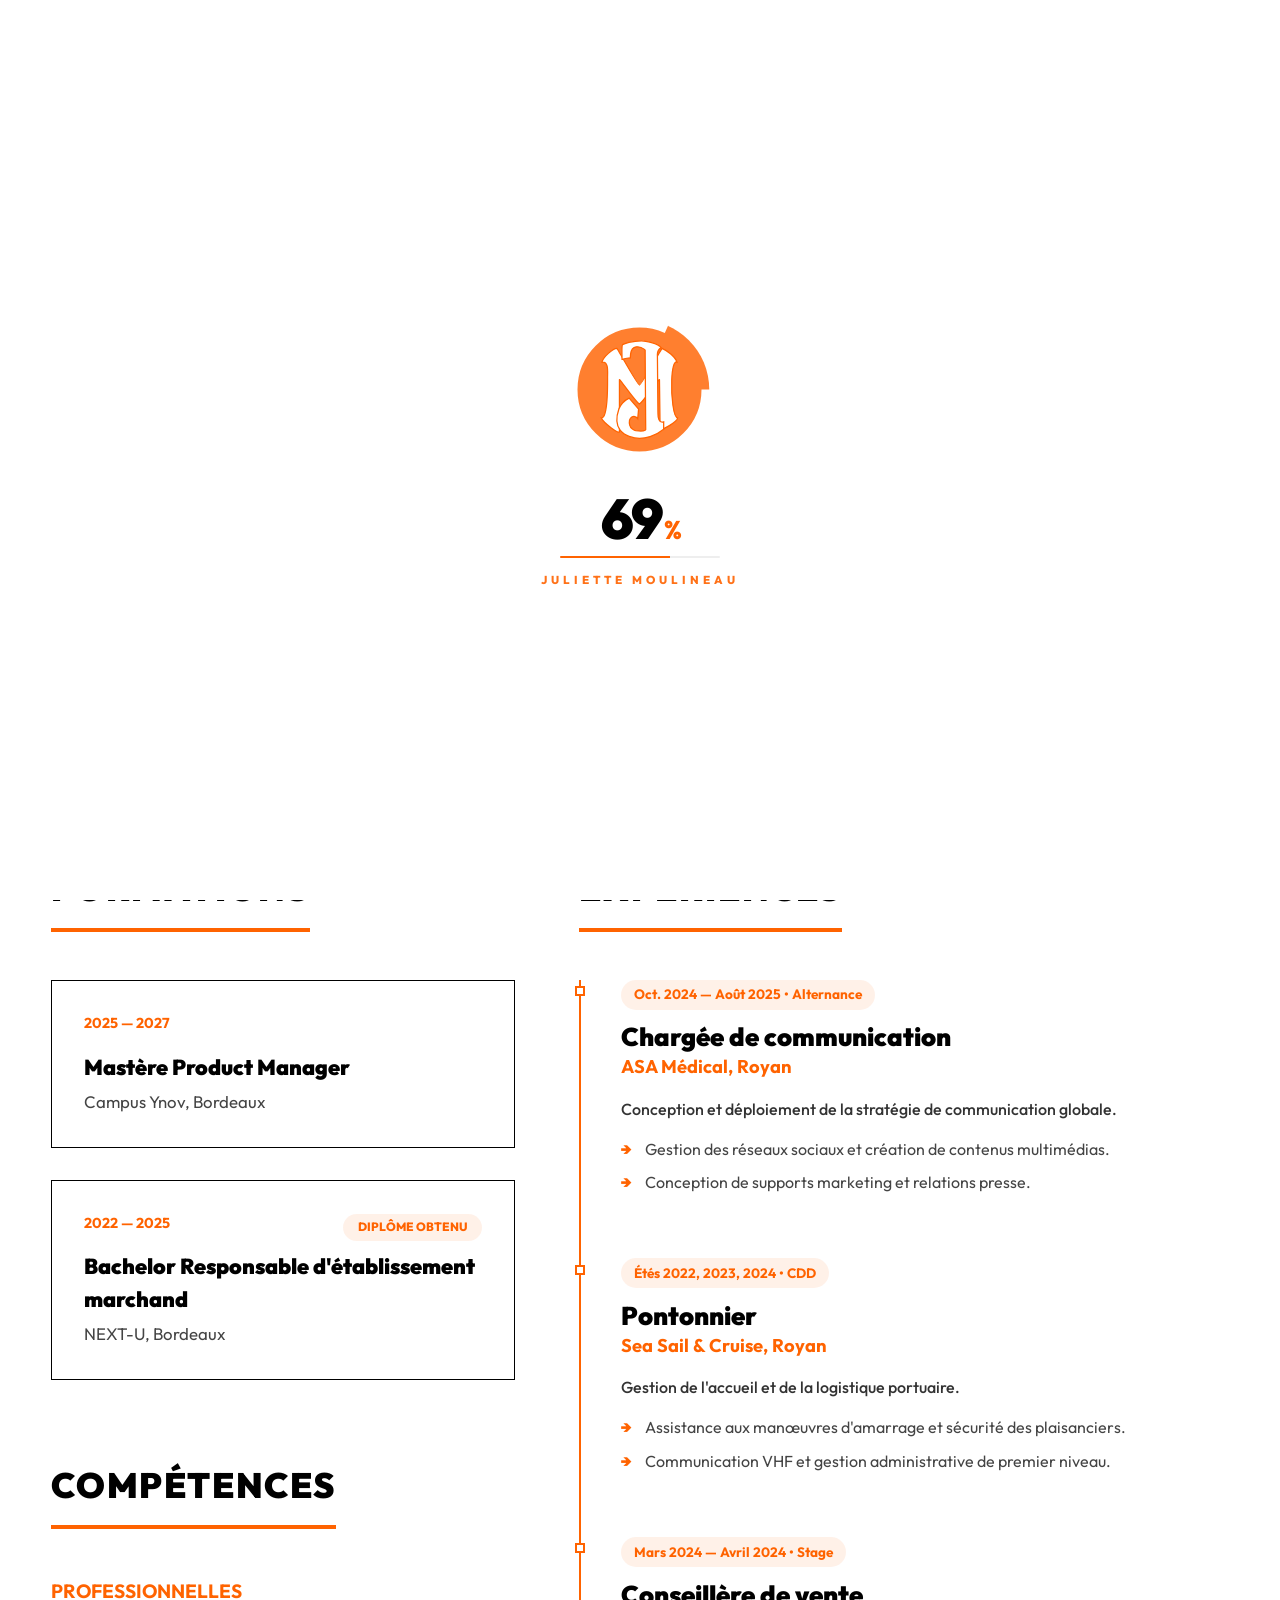
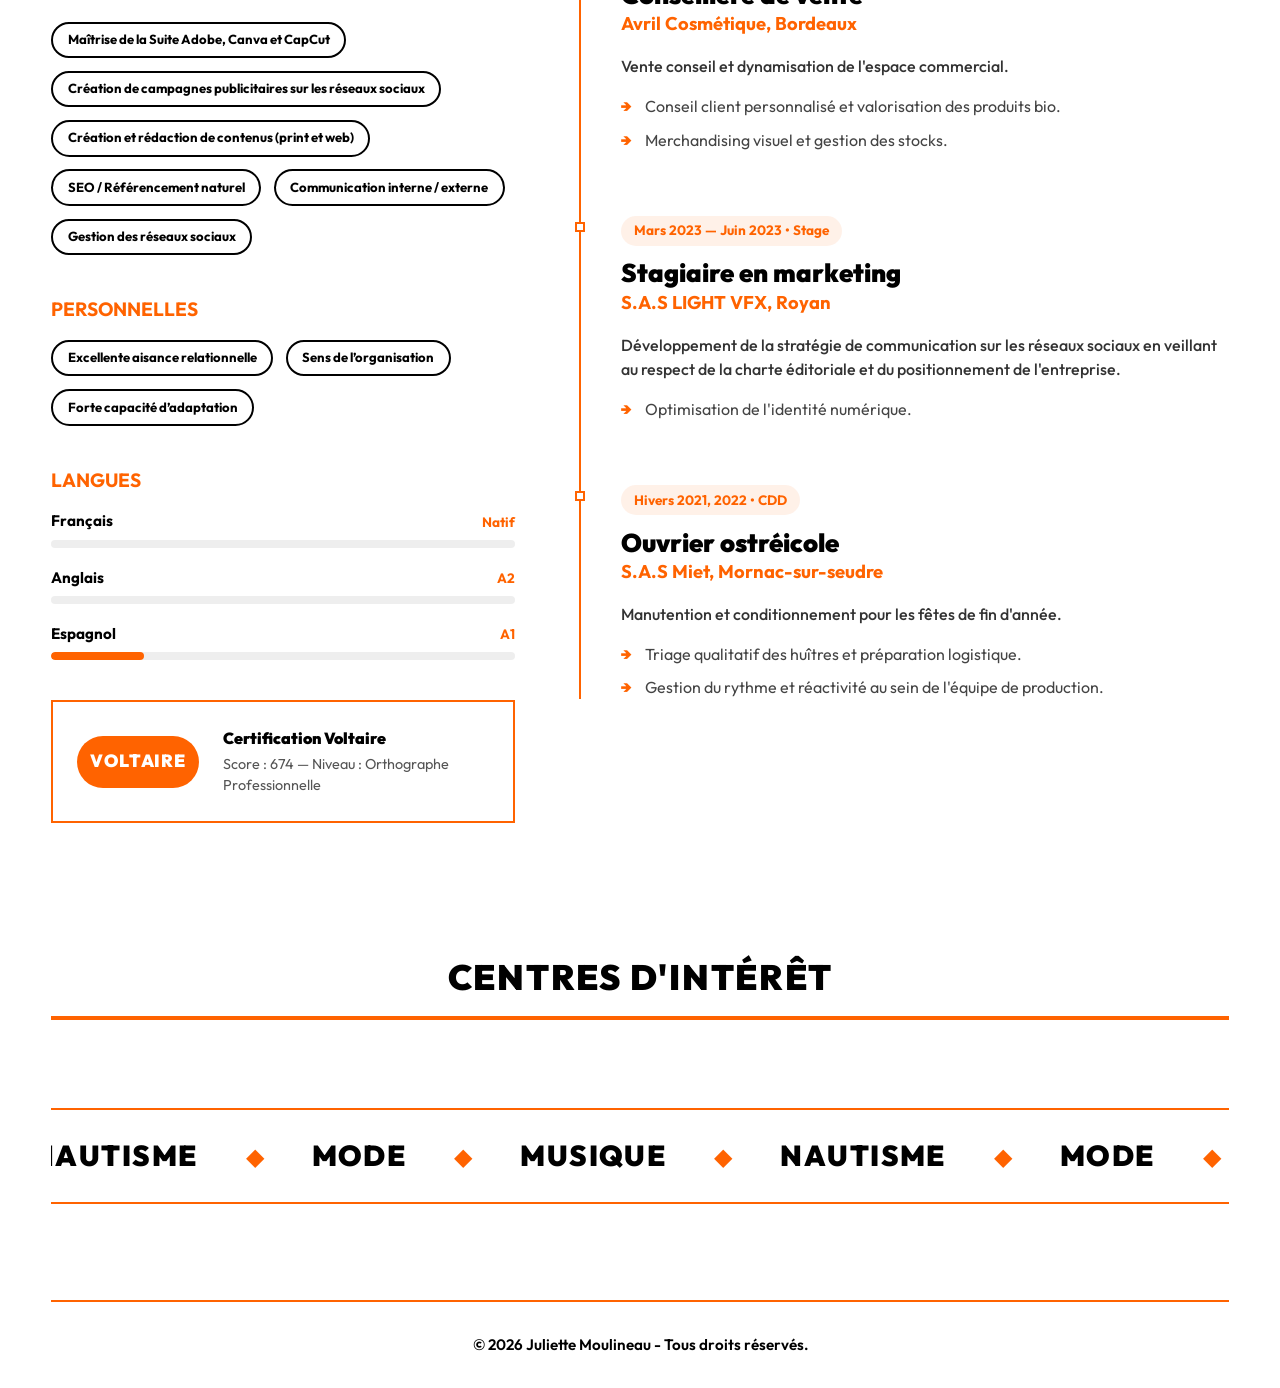
==== commit 538b3584: "update: auto-commit from validation" ====
--- a/index.html
+++ b/index.html
@@ -100,9 +100,9 @@
             <div class="mobile-menu-contact-wrapper">
                 <h2 class="mobile-contact-title">Contact</h2>
                 <div class="mobile-menu-contact">
-                    <a href="mailto:juliette.moulineau@gmail.com" class="mobile-contact-link">juliette.moulineau@gmail.com</a>
-                    <a href="https://www.linkedin.com/in/juliette-moulineau/" target="_blank" rel="noopener noreferrer" class="mobile-contact-link">Profil LinkedIn</a>
                     <a href="tel:0683633006" class="mobile-contact-link call-btn">TÉLÉPHONE</a>
+                    <a href="mailto:juliette.moulineau@gmail.com" class="mobile-contact-link call-btn">E-MAIL</a>
+                    <a href="https://www.linkedin.com/in/juliette-moulineau/" target="_blank" rel="noopener noreferrer" class="mobile-contact-link call-btn">PROFIL LINKEDIN</a>
                 </div>
             </div>
         </div>
--- a/main-styles.css
+++ b/main-styles.css
@@ -1739,7 +1739,7 @@
         display: flex;
         flex-direction: column;
         align-items: center;
-        gap: 2rem;
+        gap: 1.2rem;
         width: 100%;
     }
 
@@ -1754,19 +1754,21 @@
     }
 
     .call-btn {
-        margin-top: 1rem;
         background: var(--orange-signature) !important; /* Orange d'origine du site */
         color: #ffffff !important;
-        padding: 1.2rem 3.5rem;
+        padding: 0.8rem 2rem;
         border-radius: 50px;
         font-weight: 700;
-        font-size: 1.3rem;
+        font-size: 1.1rem;
         box-shadow: 0 4px 15px rgba(255, 99, 0, 0.4);
         border: none;
         text-align: center;
         text-transform: uppercase;
         letter-spacing: 1px;
         transition: transform 0.2s ease, box-shadow 0.2s ease;
+        width: 100%;
+        max-width: 260px;
+        box-sizing: border-box;
     }
     .call-btn:hover {
         transform: scale(1.05);
@@ -1818,6 +1820,14 @@
         color: var(--white) !important;
     }
 
+    /* Bouton d'appel mobile (.call-btn) */
+    .call-btn:hover,
+    .call-btn:focus {
+        transform: none !important;
+        box-shadow: 0 4px 15px rgba(255, 99, 0, 0.4) !important;
+        color: #ffffff !important;
+    }
+
     /* Badge "CONTACTEZ-MOI" (.contact-badge) */
     a.contact-badge:hover,
     a.contact-badge:focus {
@@ -1846,7 +1856,8 @@
 
     /* Boutons CONTACTEZ-MOI au toucher */
     .cta-button:active,
-    a.contact-badge:active {
+    a.contact-badge:active,
+    .call-btn:active {
         background-color: #000000 !important;
         color: #FFFFFF !important;
         border-color: #000000 !important;
@@ -1854,7 +1865,8 @@
     }
     
     .dark-theme .cta-button:active,
-    .dark-theme a.contact-badge:active {
+    .dark-theme a.contact-badge:active,
+    .dark-theme .call-btn:active {
         background-color: #FFFFFF !important;
         color: #000000 !important;
         border-color: #FFFFFF !important;
@@ -1864,7 +1876,8 @@
        
     .theme-toggle-modern, 
     .cta-button, 
-    a.contact-badge {
+    a.contact-badge,
+    .call-btn {
         -webkit-tap-highlight-color: transparent !important;
         outline: none !important;
     }
